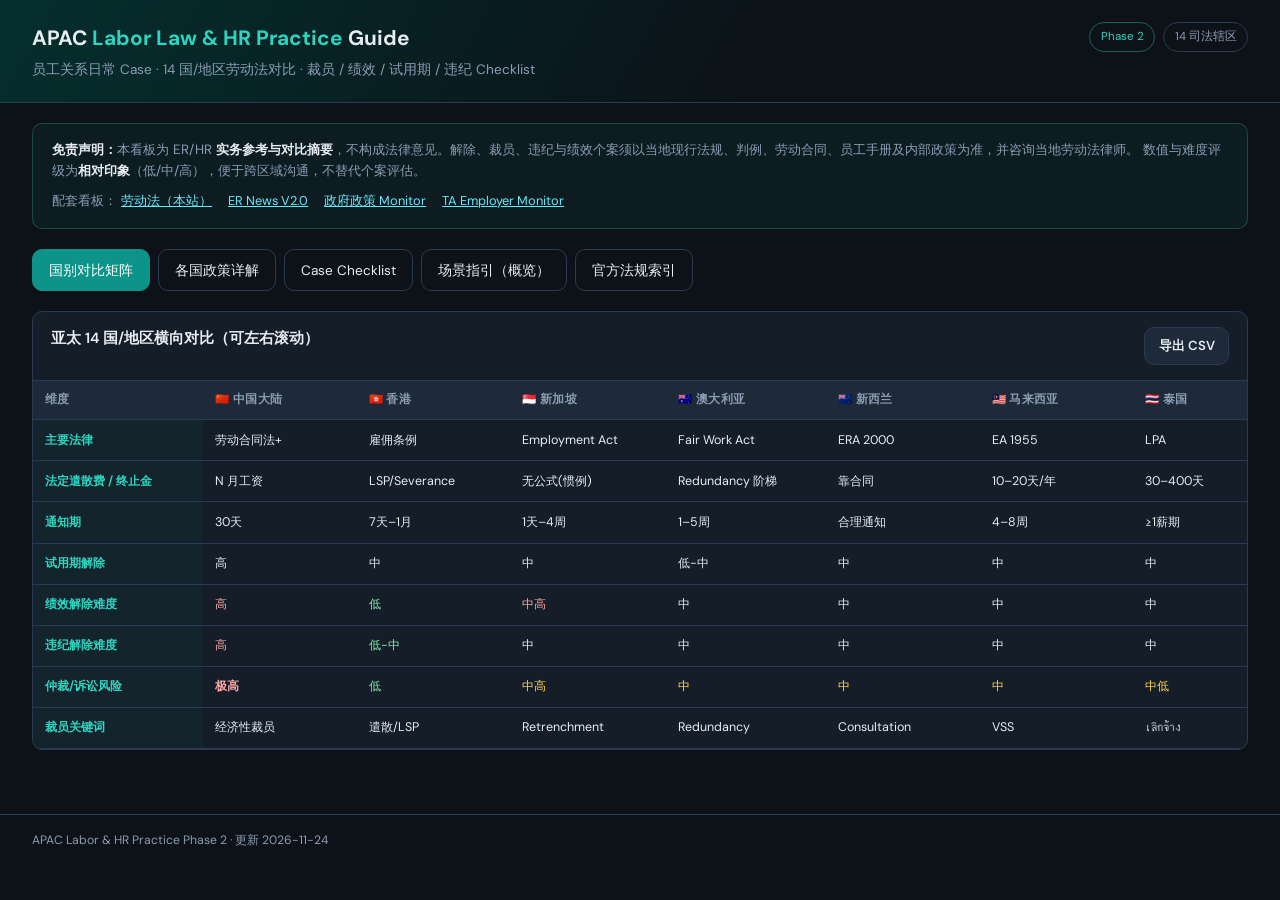
==== web/index.html @ 15ed36fc "Phase 2: 14 markets, case checklists, CSV export, hub links Co-authored-by: Cursor <cursoragent@curs" ====
<!DOCTYPE html>
<html lang="zh-CN">
<head>
  <meta charset="UTF-8" />
  <meta name="viewport" content="width=device-width, initial-scale=1.0" />
  <title>APAC Labor Law &amp; HR Practice Guide</title>
  <link rel="preconnect" href="https://fonts.googleapis.com" />
  <link href="https://fonts.googleapis.com/css2?family=DM+Sans:wght@400;500;600;700&family=JetBrains+Mono:wght@400;500&display=swap" rel="stylesheet" />
  <style>
    :root {
      --bg: #0c1218;
      --surface: #151d28;
      --surface-2: #1e2a3a;
      --border: #2a3a50;
      --text: #e8edf4;
      --muted: #8b9cb3;
      --accent: #0d9488;
      --accent-2: #2dd4bf;
      --warn: #f59e0b;
      --danger: #ef4444;
      --radius: 10px;
    }
    * { box-sizing: border-box; margin: 0; padding: 0; }
    body { font-family: "DM Sans", system-ui, sans-serif; background: var(--bg); color: var(--text); line-height: 1.55; min-height: 100vh; }
    .header {
      background: linear-gradient(120deg, #042f2e 0%, #0c1218 60%);
      border-bottom: 1px solid var(--border);
      padding: 1.4rem 2rem;
      position: sticky; top: 0; z-index: 50; backdrop-filter: blur(10px);
    }
    .header-inner { max-width: 1440px; margin: 0 auto; display: flex; flex-wrap: wrap; gap: 1rem; justify-content: space-between; align-items: flex-start; }
    h1 { font-size: 1.3rem; } h1 span { color: var(--accent-2); }
    .sub { color: var(--muted); font-size: 0.85rem; margin-top: 0.25rem; }
    .badge { font-size: 0.72rem; padding: 0.3rem 0.65rem; border-radius: 999px; border: 1px solid var(--border); color: var(--muted); }
    .badge.phase { border-color: rgba(45,212,191,0.4); color: var(--accent-2); }
    .container { max-width: 1440px; margin: 0 auto; padding: 1.25rem 2rem 3rem; }
    .banner {
      background: rgba(13,148,136,0.08); border: 1px solid rgba(45,212,191,0.25);
      border-radius: var(--radius); padding: 1rem 1.2rem; font-size: 0.84rem; color: var(--muted); margin-bottom: 1.25rem;
    }
  .banner strong { color: var(--text); }
    .tabs { display: flex; flex-wrap: wrap; gap: 0.5rem; margin-bottom: 1.25rem; }
    .tab { padding: 0.6rem 1rem; border: 1px solid var(--border); border-radius: var(--radius); background: transparent; color: var(--text); cursor: pointer; font: inherit; font-size: 0.85rem; }
    .tab:hover { background: var(--surface-2); }
    .tab.active { background: var(--accent); border-color: var(--accent); color: #fff; }
    .panel { display: none; } .panel.active { display: block; }
    .card { background: var(--surface); border: 1px solid var(--border); border-radius: var(--radius); overflow: hidden; margin-bottom: 1rem; }
    .card-hd { padding: 0.9rem 1.1rem; border-bottom: 1px solid var(--border); font-weight: 600; font-size: 0.92rem; display: flex; justify-content: space-between; flex-wrap: wrap; gap: 0.5rem; }
    .table-wrap { overflow-x: auto; }
    table { width: 100%; border-collapse: collapse; font-size: 0.78rem; min-width: 2200px; }
    th, td { padding: 0.65rem 0.75rem; border-bottom: 1px solid var(--border); vertical-align: top; text-align: left; }
    th { background: var(--surface-2); position: sticky; top: 0; font-size: 0.72rem; text-transform: uppercase; letter-spacing: 0.03em; color: var(--muted); }
    th.country-col { min-width: 118px; }
    tr.dim-row td:first-child { font-weight: 600; color: var(--accent-2); background: rgba(13,148,136,0.06); position: sticky; left: 0; z-index: 1; }
    .risk-high { color: #fca5a5; font-weight: 600; }
    .risk-mid { color: #fcd34d; }
    .risk-low { color: #86efac; }
    .diff-high { color: #fca5a5; }
    .diff-low { color: #86efac; }
    .country-grid { display: grid; grid-template-columns: repeat(auto-fill, minmax(340px, 1fr)); gap: 1rem; }
    .country-card { background: var(--surface); border: 1px solid var(--border); border-radius: var(--radius); padding: 1.15rem; }
    .country-card h3 { font-size: 1rem; margin-bottom: 0.5rem; display: flex; align-items: center; gap: 0.5rem; }
    .country-card ul { list-style: none; font-size: 0.82rem; color: var(--muted); }
    .country-card li { padding: 0.35rem 0; border-bottom: 1px solid var(--border); }
    .country-card li strong { color: var(--text); display: inline-block; min-width: 7.5rem; }
    .refs { margin-top: 0.75rem; display: flex; flex-direction: column; gap: 0.3rem; }
    .refs a { font-size: 0.76rem; color: #67e8f9; text-decoration: none; }
    .refs a:hover { text-decoration: underline; }
    .case-grid { display: grid; grid-template-columns: 1fr 1fr; gap: 1rem; }
    @media (max-width: 900px) { .case-grid { grid-template-columns: 1fr; } }
    .case-card { background: var(--surface); border: 1px solid var(--border); border-radius: var(--radius); padding: 1rem; }
    .case-card h3 { font-size: 0.95rem; margin-bottom: 0.5rem; color: var(--accent-2); }
    .case-card ol { margin-left: 1.2rem; font-size: 0.82rem; color: var(--muted); }
    .case-card li { margin-bottom: 0.35rem; }
    .case-country { margin-top: 0.75rem; padding-top: 0.75rem; border-top: 1px solid var(--border); font-size: 0.78rem; color: var(--muted); }
    .footer { max-width: 1440px; margin: 0 auto; padding: 1rem 2rem 2rem; border-top: 1px solid var(--border); font-size: 0.76rem; color: var(--muted); }
    select { padding: 0.5rem 0.75rem; border-radius: var(--radius); border: 1px solid var(--border); background: var(--surface); color: var(--text); font: inherit; }
    .toolbar { display: flex; flex-wrap: wrap; gap: 0.75rem; align-items: center; margin-bottom: 1rem; }
    .btn { padding: 0.5rem 0.85rem; border-radius: var(--radius); border: 1px solid var(--border); background: var(--surface-2); color: var(--text); cursor: pointer; font: inherit; font-size: 0.82rem; }
    .btn:hover { border-color: var(--accent); color: var(--accent-2); }
    .checklist-card { background: var(--surface); border: 1px solid var(--border); border-radius: var(--radius); padding: 1.1rem; margin-bottom: 1rem; }
    .checklist-card h3 { font-size: 0.95rem; margin-bottom: 0.5rem; }
    .checklist-card h4 { font-size: 0.8rem; color: var(--accent-2); margin: 0.75rem 0 0.35rem; }
    .check-grid { display: grid; grid-template-columns: 1fr 1fr; gap: 1rem 1.5rem; font-size: 0.8rem; color: var(--muted); }
    @media (max-width: 800px) { .check-grid { grid-template-columns: 1fr; } }
    .check-grid ul { margin-left: 1.1rem; }
    .check-grid li { margin-bottom: 0.25rem; }
    .hub-links a { color: #67e8f9; margin-right: 0.75rem; font-size: 0.8rem; }
  </style>
</head>
<body>
  <header class="header">
    <div class="header-inner">
      <div>
        <h1>APAC <span>Labor Law &amp; HR Practice</span> Guide</h1>
        <p class="sub">员工关系日常 Case · 14 国/地区劳动法对比 · 裁员 / 绩效 / 试用期 / 违纪 Checklist</p>
      </div>
      <div style="display:flex;gap:0.5rem;flex-wrap:wrap;">
        <span class="badge phase">Phase 2</span>
        <span class="badge">14 司法辖区</span>
      </div>
    </div>
  </header>

  <main class="container">
    <div class="banner">
      <strong>免责声明：</strong>本看板为 ER/HR <strong>实务参考与对比摘要</strong>，不构成法律意见。解除、裁员、违纪与绩效个案须以当地现行法规、判例、劳动合同、员工手册及内部政策为准，并咨询当地劳动法律师。
      数值与难度评级为<strong>相对印象</strong>（低/中/高），便于跨区域沟通，不替代个案评估。
      <div class="hub-links" style="margin-top:0.6rem">
        配套看板：
        <a href="https://roqianebay.github.io/apac-labor-hr-practice/" target="_blank" rel="noopener">劳动法（本站）</a>
        <a href="https://roqianebay.github.io/apac-ta-employer-monitor/" target="_blank" rel="noopener">ER News V2.0</a>
        <a href="https://roqianebay.github.io/apac-policy-monitor/" target="_blank" rel="noopener">政府政策 Monitor</a>
        <a href="https://roqianebay.github.io/apac-ta-employer-policy-monitor/" target="_blank" rel="noopener">TA Employer Monitor</a>
      </div>
    </div>

    <nav class="tabs" role="tablist">
      <button type="button" class="tab active" data-tab="matrix">国别对比矩阵</button>
      <button type="button" class="tab" data-tab="detail">各国政策详解</button>
      <button type="button" class="tab" data-tab="checklist">Case Checklist</button>
      <button type="button" class="tab" data-tab="cases">场景指引（概览）</button>
      <button type="button" class="tab" data-tab="links">官方法规索引</button>
    </nav>

    <section class="panel active" id="panel-matrix">
      <div class="card">
        <div class="card-hd">
          <span>亚太 14 国/地区横向对比（可左右滚动）</span>
          <button type="button" class="btn" id="exportMatrix">导出 CSV</button>
        </div>
        <div class="table-wrap" id="matrixTable"></div>
      </div>
    </section>

    <section class="panel" id="panel-checklist">
      <div class="toolbar">
        <label style="font-size:0.85rem;color:var(--muted)">场景</label>
        <select id="casePick">
          <option value="rif">裁员 / 重组</option>
          <option value="pip">绩效解除</option>
          <option value="prob">试用期</option>
          <option value="disc">违纪</option>
        </select>
        <label style="font-size:0.85rem;color:var(--muted)">国家/地区</label>
        <select id="checkCountryPick"></select>
        <button type="button" class="btn" id="printChecklist">打印本清单</button>
      </div>
      <div id="checklistBody"></div>
    </section>

    <section class="panel" id="panel-detail">
      <label for="countryPick" style="font-size:0.85rem;color:var(--muted)">筛选国家：</label>
      <select id="countryPick">
        <option value="">全部</option>
      </select>
      <div class="country-grid" id="countryDetail"></div>
    </section>

    <section class="panel" id="panel-cases">
      <p style="font-size:0.84rem;color:var(--muted);margin-bottom:1rem;">分国逐步清单见 <strong>Case Checklist</strong> Tab；以下为四类场景通用步骤与国别差异摘要。</p>
      <div class="case-grid" id="caseGuides"></div>
    </section>

    <section class="panel" id="panel-links">
      <div class="country-grid" id="linkIndex"></div>
    </section>
  </main>

  <footer class="footer">
    APAC Labor &amp; HR Practice Phase 2 · 更新 2026-11-24
  </footer>

  <script>
    const CODES = ["CN", "HK", "SG", "AU", "NZ", "MY", "TH", "JP", "KR", "IN", "ID", "VN", "PH"];

    const COUNTRIES = {
      CN: { flag: "🇨🇳", name: "中国大陆", law: "《劳动合同法》《劳动争议调解仲裁法》等", severance: "经济补偿 N：每满 1 年 1 个月工资（6 个月以上不满 1 年按 1 年；不满 6 个月半个月）；封顶 12 年 × 当地社平 3 倍；违法解除 2N", notice: "提前 30 日书面通知或代通知金（第 40、41 条情形）", probation: "试用期解除：证明不符合录用条件 + 说明（第 39 条）；试用期工资有下限", performance: "难", misconduct: "高", arbitration: "极高", massLayoff: "≥20 人或占 10%+ 需程序（报告、方案）", keyNote: "协商解除（N/N+1）普遍；规章制度民主程序与公示至关重要；封口费协议注意个税与社保", refs: [
        { t: "中国政府网 — 劳动合同法", u: "https://www.gov.cn/zhengce/2009-12/25/content_1627471.htm" },
        { t: "人社部 — 政策服务", u: "https://www.mohrss.gov.cn/" }
      ]},
      HK: { flag: "🇭🇰", name: "香港", law: "《雇佣条例》(Employment Ordinance) + 普通法", severance: "长期服务金 LSP / 遣散费 Severance（满足条件时）；法定遣散非「N 月」大陆模式；无一般强制法定 severance package 如 Australia", notice: "57 条：按雇用长短 7 天–1 个月预告期或代通知金（与连续性合约期相关）", probation: "中", performance: "低", misconduct: "低-中", arbitration: "低", massLayoff: "无欧盟式集体磋商法；留意《裁员实务守则》及合约", keyNote: "随即解雇（summary dismissal）限于严重违纪；倘有争议多走劳资审裁处/Labour Tribunal", refs: [
        { t: "劳工处 — Employment Ordinance 概要", u: "https://www.labour.gov.hk/eng/legislat/contentA.htm" },
        { t: "劳工处 — 终止雇佣", u: "https://www.labour.gov.hk/eng/public/wcp/ConciseGuide/terminate.htm" }
      ]},
      SG: { flag: "🇸🇬", name: "新加坡", law: "Employment Act（核心雇员）+ 普通法/合约", severance: "无一般法定 severance 公式；行业惯例 ex-gratia（常按年资周数）；MOM 指引Retrenchment", notice: "EA：citizen/PR 满 3 个月 — 通知 1 天至 4 周（按服务年限）；EP 持有人另须 MOM/ICA", probation: "中", performance: "中", misconduct: "中高", misconductNote: "misconduct 调查程序", arbitration: "中高", massLayoff: "MOM Tripartite Guidelines on Fair Employment — 非核心员工 retrenchment 实践", keyNote: "Wrongful dismissal 可索赔；调查听证会、书面警告链重要；外籍雇员 pass 与时间线", refs: [
        { t: "MOM — Termination", u: "https://www.mom.gov.sg/employment-practices/termination-of-employment" },
        { t: "MOM — Retrenchment", u: "https://www.mom.gov.sg/employment-practices/retrenchment" }
      ]},
      AU: { flag: "🇦🇺", name: "澳大利亚", law: "Fair Work Act 2009 + National Employment Standards (NES)", severance: "法定 Redundancy pay：按连续服务年限阶梯（最高 16 周，小雇主例外）", notice: "NES 通知期 1–5 周（按年限）；可与 garden leave 结合", probation: "低-中", performance: "中", misconduct: "中", arbitration: "中", massLayoff: "genuine redundancy + consultation（部分 modern award/enterprise agreement 要求）", keyNote: "unfair dismissal 适用人群有最低雇用门槛；小生意雇主规则不同；严重 misconduct 可即时解雇", refs: [
        { t: "Fair Work — Redundancy", u: "https://www.fairwork.gov.au/ending-employment/redundancy" },
        { t: "Fair Work — Notice & redundancy pay", u: "https://www.fairwork.gov.au/tools-and-resources/fact-sheets/minimum-workplace-entitlements/redundancy-pay-and-notice" }
      ]},
      NZ: { flag: "🇳🇿", name: "新西兰", law: "Employment Relations Act 2000 (ERA)", severance: "无强制 statutory redundancy payment（除非合同/CBA 约定）；侧重程序公正", notice: "合理通知 (reasonable notice)，无固定周数表；看合约、年限、惯例", probation: "中", performance: "中", misconduct: "中", arbitration: "中", massLayoff: "重组需 good faith consultation；大规模留意沟通与选址", keyNote: "personal grievance 常见；90 天试用（trial period，员工≤20 人雇主特殊规则已变）须合同明确", refs: [
        { t: "Employment NZ — Ending employment", u: "https://www.employment.govt.nz/resolving-problems/types-of-problems/good-employer/end-employment/" },
        { t: "ERA 2000 (legislation)", u: "https://www.legislation.govt.nz/act/public/2000/0024/latest/DLM58317.html" }
      ]},
      MY: { flag: "🇲🇾", name: "马来西亚", law: "Employment Act 1955（2022 修订扩大适用）", severance: "终止/裁员补偿：按服务年限 10 / 15 / 20 天工资/年（不同年限档）", notice: "4–8 周书面通知（视合约与 EA 规定）", probation: "中", performance: "中", misconduct: "中", arbitration: "中", massLayoff: "大规模留意 Industrial Relations Act 与部門指导", keyNote: "外籍雇员 work permit 与 passport；EA 外人员仍受一般合同法约束", refs: [
        { t: "HRD Corp / MOHR — Employment Act", u: "https://www.mohr.gov.my/index.php/en/employee/employment-act-1955" },
        { t: "Department of Labour", u: "https://jtksm.mohr.gov.my/" }
      ]},
      TH: { flag: "🇹🇭", name: "泰国", law: "Labour Protection Act B.E. 2541 + Labour Relations Act", severance: "解雇遣散费：30 / 60 / 90 / 180 / 300 / 400 天工资（按服务年限阶梯）", notice: "至少 1 个薪资支付期提前通知（或代通知金）", probation: "中", performance: "中", misconduct: "中", arbitration: "中低", massLayoff: "大规模关闭留意特别法与劳工部", keyNote: "无正当理由解雇风险高；书面泰文记录、witness、工会（如有）", refs: [
        { t: "Thai Labour — 概要 (DLPW)", u: "https://www.doe.go.th/" },
        { t: "Labour Protection Act 摘要", u: "https://www.ilo.org/dyn/natlex/docs/MONOGRAPH/113907/115291/F1378266037/THA113907.pdf" }
      ]},
      JP: { flag: "🇯🇵", name: "日本", law: "労働基準法、労働契約法、労働組合法等", severance: "无统一法定 N；退職金制度（就规）+ 希望退職对价", notice: "解雇预告 30 日前或平均工资 30 日代金", probation: "中", performance: "高", misconduct: "高", arbitration: "中", massLayoff: "规模大时工会交涉 / 希望退職窗口", keyNote: "解雇四要件极严；正規解雇少，多用希望退職；敏感记录与签名", refs: [
        { t: "厚生労働省 — 雇用・労働", u: "https://www.mhlw.go.jp/stf/seisakunitsuite/bunya/koyou_roudou/index.html" },
        { t: "MHLW — 解雇相关指南", u: "https://www.mhlw.go.jp/stf/seisakunitsuite/bunya/koyou_roudou/koyou/koyou_roudou_kisoku/index.html" }
      ]},
      KR: { flag: "🇰🇷", name: "韩国", law: "근로기준법、独劳法等", severance: "退职金：在职满 1 年以上，每年 30 日平均工资", notice: "解雇预报 30 日前通知或同等预告津贴", probation: "中", performance: "中高", misconduct: "高", arbitration: "中高", massLayoff: "50 人以上 50 天期间事前通知劳动者代表", keyNote: "解雇须有正当理由并书面；集体争议敏感；resignation vs dismissal 分项", refs: [
        { t: "MOEL — Labor Standards (EN)", u: "https://www.moel.go.kr/english/policy/policyinfo/sl/view.do" },
        { t: "국가법령 — 근로기준법", u: "https://www.law.go.kr/" }
      ]},
      IN: { flag: "🇮🇳", name: "印度", law: "Industrial Disputes Act 1947 + Shops & Establishments + 合同", severance: "Gratuity（≥5 年）；较大 enterprise 终止可能需政府准许", notice: "合同/州法（30–90 天常见）", probation: "低-中", performance: "中", misconduct: "中", arbitration: "高", massLayoff: "雇佣≥100 人 — retrenchment compensation + 可能 prior approval", keyNote: "IT 业多 ex-gratia 谈判；ESIC/PF 结清；non-compete 可执行性有限", refs: [
        { t: "India Code — Gratuity Act", u: "https://www.indiacode.nic.in/handle/123456789/2188" },
        { t: "Labour Ministry", u: "https://labour.gov.in/" }
      ]},
      ID: { flag: "🇮🇩", name: "印度尼西亚", law: "UU Ketenagakerjaan (Cipta Kerja) + PP", severance: "PKWT 期满 / PHK：PHK腾曲 + hak 按年资", notice: "30 天书面（视合同 & 事由）", probation: "中", performance: "中", misconduct: "中", arbitration: "中", massLayoff: "大规模：两方案（调岗 / 补偿）+ 登记", keyNote: "工会 & bipartite；宗教津贴与 THR；外籍 KITAS", refs: [
        { t: "Kemnaker — Ketenagakerjaan", u: "https://kemnaker.go.id/" },
        { t: "ILO Natlex — Indonesia", u: "https://www.ilo.org/dyn/natlex/natlex4.search?p_lang=en&p_country=IDN" }
      ]},
      VN: { flag: "🇻🇳", name: "越南", law: "2019 Labor Code + Decrees", severance: "severance allowance 按服务年限（半年一档）", notice: "至少 30 日（或 45 日依情形）", probation: "中", performance: "中", misconduct: "中", arbitration: "中", massLayoff: "经济原因裁员：30 日前工会/职工代表咨询", keyNote: "discipline 依内部规章公示；social insurance 手续", refs: [
        { t: "MOJ — Labor Code info", u: "https://www.moj.gov.vn/" },
        { t: "ILO — Vietnam labour", u: "https://www.ilo.org/hanoi" }
      ]},
      PH: { flag: "🇵🇭", name: "菲律宾", law: "Labor Code of the Philippines + DOLE rules", severance: "非 just cause：separation pay（半月/一月工资/年，视事由）", notice: "至少 30 日（termination for authorized causes）", probation: "中", performance: "中", misconduct: "中", arbitration: "中", massLayoff: "Authorized causes：报告 DOLE；实名投诉程序", keyNote: "just cause 双通知 + NLRC 听证（security of tenure）", refs: [
        { t: "DOLE — Labor Code", u: "https://www.dole.gov.ph/" },
        { t: "NLRC", u: "https://nlrc.dole.gov.ph/" }
      ]}
    };

    const MATRIX = [
      { dim: "主要法律", values: { CN: "劳动合同法+", HK: "雇佣条例", SG: "Employment Act", AU: "Fair Work Act", NZ: "ERA 2000", MY: "EA 1955", TH: "LPA", JP: "労基法/労契法", KR: "근로기준법", IN: "ID Act + S&E", ID: "UU Cipta Kerja", VN: "Labor Code 2019", PH: "Labor Code" }},
      { dim: "法定遣散费 / 终止金", values: { CN: "N 月工资", HK: "LSP/Severance", SG: "无公式(惯例)", AU: "Redundancy 阶梯", NZ: "靠合同", MY: "10–20天/年", TH: "30–400天", JP: "退職金/希望退職", KR: "30日/年", IN: "Gratuity等", ID: "PHK 阶梯", VN: "按年限津贴", PH: "Separation pay" }},
      { dim: "通知期", values: { CN: "30天", HK: "7天–1月", SG: "1天–4周", AU: "1–5周", NZ: "合理通知", MY: "4–8周", TH: "≥1薪期", JP: "30日", KR: "30日", IN: "合同/州法", ID: "30天", VN: "30–45日", PH: "30日" }},
      { dim: "试用期解除", values: { CN: "高", HK: "中", SG: "中", AU: "低-中", NZ: "中", MY: "中", TH: "中", JP: "中", KR: "中", IN: "低-中", ID: "中", VN: "中", PH: "中" }},
      { dim: "绩效解除难度", values: { CN: "高", HK: "低", SG: "中高", AU: "中", NZ: "中", MY: "中", TH: "中", JP: "高", KR: "中高", IN: "中", ID: "中", VN: "中", PH: "中" }, css: "diff" },
      { dim: "违纪解除难度", values: { CN: "高", HK: "低-中", SG: "中", AU: "中", NZ: "中", MY: "中", TH: "中", JP: "高", KR: "高", IN: "中", ID: "中", VN: "中", PH: "中" }, css: "diff" },
      { dim: "仲裁/诉讼风险", values: { CN: "极高", HK: "低", SG: "中高", AU: "中", NZ: "中", MY: "中", TH: "中低", JP: "中", KR: "中高", IN: "高", ID: "中", VN: "中", PH: "中" }, css: "risk" },
      { dim: "裁员关键词", values: { CN: "经济性裁员", HK: "遣散/LSP", SG: "Retrenchment", AU: "Redundancy", NZ: "Consultation", MY: "VSS", TH: "เลิกจ้าง", JP: "希望退職", KR: "해고/정리", IN: "Retrenchment", ID: "PHK mass", VN: "thu hẹp", PH: "Redundancy/DOLE" }},
    ];

    const CASE_LABELS = { rif: "裁员/重组", pip: "绩效解除", prob: "试用期", disc: "违纪" };

    const CHECKLISTS = {
      rif: {
        CN: { steps: ["业务必要性论证与民主程序（20+/10%）", "向劳动部门报告方案", "selection matrix", "协商解除优先", "N/社保/公积金结清"], docs: ["裁员方案", "工会/职工说明", "解除协议", "离职证明"] },
        SG: { steps: ["Tripartite retrenchment 实践", "MOM notification（适用时）", "selection & notice", "ex-gratia 计算", "EP cancellation"], docs: ["Retrenchment letter", "Settlement", "IR21 tax"] },
        AU: { steps: ["Genuine redundancy test", "Consultation（award/EA）", "Notice + redundancy pay", "Modern award 核对", "Final pay"], docs: ["Redundancy letter", "Consultation records", "Separation certificate"] },
        JP: { steps: ["评估能否希望退職", "社长/工会说明", "退職金算定", "社保脱退", "源泉/visa"], docs: ["希望退職申请书", "合意书", "解雇不可能记录（如裁员）"] },
        IN: { steps: ["确认 ID Act 适用性", "Retrenchment compensation", "notice period", "Full & final", "Relieving"], docs: ["Termination letter", "FF settlement", "Form 16等"] },
      },
      pip: {
        CN: { steps: ["制度/PIP依据", "培训或调岗", "仍不能胜任举证", "提前30日或代通知", "经济补偿"], docs: ["PIP", "培训记录", "评估", "解除通知"] },
        HK: { steps: ["合约条款", "书面警告", "合理程序", "代通知金"], docs: ["Warning letters", "Termination notice"] },
        SG: { steps: ["Policy inquiry", "warning + PIP", "show cause", "notice/payment"], docs: ["PIP", "Inquiry minutes", "Termination"] },
        AU: { steps: ["Procedural fairness", "Warnings", "Small business code if appl.", "Unfair dismissal 风险评估"], docs: ["Performance plan", "Meeting notes"] },
      },
      prob: {
        CN: { steps: ["试用期条款合法", "录用条件书面", "不符合录用条件说明", "即时解除证据"], docs: ["Offer", "Probation review", "39条解除说明"] },
        NZ: { steps: ["Trial period 合同条款", "90 day 内", "fair process still"], docs: ["Agreement clause", "Feedback records"] },
        PH: { steps: [" probation ≤6月", "just cause 标准仍适用", "双通知如适用"], docs: ["Probationary contract", "Notice to explain"] },
      },
      disc: {
        CN: { steps: ["民主程序规章", "调查不出席", "停工留薪", "严重违纪事实", "解除决定"], docs: ["调查报告", "员工陈述", "解除通知书"] },
        SG: { steps: ["Domestic inquiry", "suspension letter", "show cause", "decision letter"], docs: ["Charge sheet", "Inquiry minutes"] },
        AU: { steps: ["Investigation", "Show cause", "Serious misconduct?", "Summary vs notice"], docs: ["Investigation report", "Warning history"] },
        KR: { steps: ["正当理由书面", "30日预报", "工会/代表", "退职金分项"], docs: ["징계委원회 记录", "해고통지"] },
      }
    };

    const CASES = [
      { id: "rif", title: "裁员 / 重组 (RIF)", steps: [
        "确认业务理由与 headcount 批准（非歧视）",
        "国别：是否触发 collective consultation / MOM retrenchment / CN 裁员报告",
        "选定标准（职能/地点/层級）与 selection matrix",
        "individual / group 沟通日程序与 FAQ",
        "计算：statutory + company severance + 年假/奖金 pro-rata",
        "解除协议、保密、竞业、设备归还、签证/社保公积金"
      ], hints: { CN: "20+ 或 10% 程序；协商 N/N+1", SG: "MOM retrenchment notification（一定规模）", AU: "Genuine redundancy + consultation", HK: "LSP/Severance 资格核对", MY: "EA 补偿天数", TH: "遣散费阶梯" }},
      { id: "pip", title: "绩效不佳解除", steps: [
        "合同/政策中的绩效管理与 PIP 条款",
        "书面 PIP：目标、辅导、复评节点（建议 ≥30–90 天）",
        "记录 coaching、criteria、员工反馈",
        "国别：是否允许无过失解除或须支付代通知/补偿",
        "解除面谈与见证人；保留完整档案"
      ], hints: { CN: "第 40 条不能胜任 + 培训/调岗仍不能胜任；举证重", HK: "合约 termination clause + 合理程序", SG: "无过失解除通常给 notice/payment", AU: "unfair dismissal risk — 程序公正" }},
      { id: "prob", title: "试用期", steps: [
        "确认书面试用期长度合法上限",
        "录用条件与 KPI 入职时明确",
        "试用期评估表与中期反馈",
        "不符合录用条件：书面说明（CN 尤重要）",
        "解除通知期（可能短于正式期）"
      ], hints: { CN: "39 条：不符合录用条件；勿混淆与 40 条", NZ: "Trial period 须在雇佣协议载明", AU: "Minimum employment period 影响 unfair dismissal" }},
      { id: "disc", title: "违纪 / Misconduct", steps: [
        "暂停职务调查（paid suspension 视国别）",
        "指控书、证据链、面谈记录、代表权（工会）",
        "分级处分：警告 → 最后警告 → 解除",
        "严重违纪：是否允许 summary dismissal",
        "解除决定书面化；申诉渠道"
      ], hints: { CN: "规章制度民主程序 + 严重性举证", HK: "summary dismissal 仅限严重", SG: "inquiry 程序降低 wrongful dismissal", AU: "serious misconduct 可即时解雇" }}
    ];

    function cssClass(val, type) {
      if (type === "risk") {
        if (/极高|高/.test(val) && !/中高|中低/.test(val)) return "risk-high";
        if (/中/.test(val)) return "risk-mid";
        return "risk-low";
      }
      if (type === "diff") {
        if (/高/.test(val)) return "diff-high";
        if (/低/.test(val)) return "diff-low";
        return "";
      }
      return "";
    }

    function renderMatrix() {
      const hdr = CODES.map(c => `<th class="country-col">${COUNTRIES[c].flag} ${COUNTRIES[c].name}</th>`).join("");
      const rows = MATRIX.map(row => {
        const cells = CODES.map(c => {
          const v = row.values[c] || "—";
          const cls = row.css ? cssClass(v, row.css) : "";
          return `<td class="${cls}">${v}</td>`;
        }).join("");
        return `<tr class="dim-row"><td>${row.dim}</td>${cells}</tr>`;
      }).join("");
      document.getElementById("matrixTable").innerHTML =
        `<table><thead><tr><th>维度</th>${hdr}</tr></thead><tbody>${rows}</tbody></table>`;
    }

    function renderDetail(filter) {
      document.getElementById("countryDetail").innerHTML = CODES.filter(c => !filter || c === filter).map(c => {
        const x = COUNTRIES[c];
        const refs = x.refs.map(r => `<a href="${r.u}" target="_blank" rel="noopener">${r.t}</a>`).join("");
        return `<article class="country-card" data-code="${c}">
          <h3>${x.flag} ${x.name}</h3>
          <ul>
            <li><strong>主要法律</strong>${x.law}</li>
            <li><strong>法定遣散/补偿</strong>${x.severance}</li>
            <li><strong>通知期</strong>${x.notice}</li>
            <li><strong>试用期</strong>难度 ${typeof x.probation === "string" ? x.probation : "见政策"}</li>
            <li><strong>绩效解除</strong>相对难度 <span class="${cssClass(x.performance, "diff")}">${x.performance}</span></li>
            <li><strong>违纪解除</strong>相对难度 <span class="${cssClass(x.misconduct, "diff")}">${x.misconduct}</span></li>
            <li><strong>仲裁/争议风险</strong><span class="${cssClass(x.arbitration, "risk")}">${x.arbitration}</span></li>
            <li><strong>批量裁员</strong>${x.massLayoff}</li>
            <li><strong>ER 实务要点</strong>${x.keyNote}</li>
          </ul>
          <div class="refs">${refs}</div>
        </article>`;
      }).join("");
    }

    function renderCases() {
      document.getElementById("caseGuides").innerHTML = CASES.map(cs => {
        const hints = CODES.map(c => `${COUNTRIES[c].flag} ${COUNTRIES[c].name}：${cs.hints[c] || "依合约与当地法"}`).join("<br>");
        const steps = cs.steps.map(s => `<li>${s}</li>`).join("");
        return `<article class="case-card"><h3>${cs.title}</h3><ol>${steps}</ol><div class="case-country"><strong>国别差异提示</strong><br>${hints}</div></article>`;
      }).join("");
    }

    function renderLinks() {
      document.getElementById("linkIndex").innerHTML = CODES.map(c => {
        const x = COUNTRIES[c];
        const refs = x.refs.map(r => `<a href="${r.u}" target="_blank" rel="noopener">${r.t}</a>`).join("");
        return `<article class="country-card"><h3>${x.flag} ${x.name}</h3><div class="refs">${refs}</div></article>`;
      }).join("");
    }

    function defaultChecklist(caseId, code) {
      const x = COUNTRIES[code];
      const base = (CASES.find(c => c.id === caseId) || {}).steps || [];
      return {
        steps: [...base, `核对 ${x.name}：${x.notice}`, `补偿/遣散：${x.severance.slice(0, 80)}…`],
        docs: ["劳动合同/手册条款", "书面通知", "解除/结算协议", "离职证明", "签证/社保结清（如适用）"]
      };
    }

    function renderChecklist() {
      const caseId = document.getElementById("casePick").value;
      const code = document.getElementById("checkCountryPick").value;
      const x = COUNTRIES[code];
      const pack = (CHECKLISTS[caseId] && CHECKLISTS[caseId][code]) || defaultChecklist(caseId, code);
      const hint = (CASES.find(c => c.id === caseId) || {}).hints || {};
      document.getElementById("checklistBody").innerHTML = `<article class="checklist-card" id="activeChecklist">
        <h3>${CASE_LABELS[caseId]} · ${x.flag} ${x.name}</h3>
        <p style="font-size:0.8rem;color:var(--muted);margin-bottom:0.5rem">${hint[code] || x.keyNote}</p>
        <div class="check-grid">
          <div><h4>操作 Checklist</h4><ul>${pack.steps.map(s => `<li>${s}</li>`).join("")}</ul></div>
          <div><h4>建议文书 / 证据</h4><ul>${pack.docs.map(d => `<li>${d}</li>`).join("")}</ul>
            <h4>官方法规</h4><div class="refs">${x.refs.map(r => `<a href="${r.u}" target="_blank" rel="noopener">${r.t}</a>`).join("")}</div>
          </div>
        </div>
      </article>`;
    }

    function exportMatrixCsv() {
      const header = ["维度", ...CODES.map(c => COUNTRIES[c].name)];
      const rows = MATRIX.map(row => [row.dim, ...CODES.map(c => row.values[c] || "")]);
      const csv = [header, ...rows].map(r => r.map(c => `"${String(c).replace(/"/g, '""')}"`).join(",")).join("\n");
      const blob = new Blob(["\ufeff" + csv], { type: "text/csv;charset=utf-8" });
      const a = document.createElement("a");
      a.href = URL.createObjectURL(blob);
      a.download = "apac-labor-matrix.csv";
      a.click();
    }

    document.querySelectorAll(".tab").forEach(btn => {
      btn.addEventListener("click", () => {
        document.querySelectorAll(".tab").forEach(b => b.classList.remove("active"));
        document.querySelectorAll(".panel").forEach(p => p.classList.remove("active"));
        btn.classList.add("active");
        document.getElementById("panel-" + btn.dataset.tab).classList.add("active");
      });
    });

    const pick = document.getElementById("countryPick");
    CODES.forEach(c => {
      const o = document.createElement("option");
      o.value = c;
      o.textContent = COUNTRIES[c].name;
      pick.appendChild(o);
    });
    pick.addEventListener("change", () => renderDetail(pick.value));

    const checkPick = document.getElementById("checkCountryPick");
    CODES.forEach(c => {
      const o = document.createElement("option");
      o.value = c;
      o.textContent = COUNTRIES[c].name;
      checkPick.appendChild(o);
    });
    checkPick.value = "SG";
    document.getElementById("casePick").addEventListener("change", renderChecklist);
    checkPick.addEventListener("change", renderChecklist);
    document.getElementById("exportMatrix").addEventListener("click", exportMatrixCsv);
    document.getElementById("printChecklist").addEventListener("click", () => {
      const el = document.getElementById("activeChecklist");
      if (!el) return;
      const w = window.open("", "_blank");
      w.document.write(`<html><head><title>ER Checklist</title></head><body style="font-family:sans-serif;padding:20px">${el.innerHTML}</body></html>`);
      w.document.close();
      w.print();
    });

    renderMatrix();
    renderDetail("");
    renderCases();
    renderLinks();
    renderChecklist();
  </script>
</body>
</html>
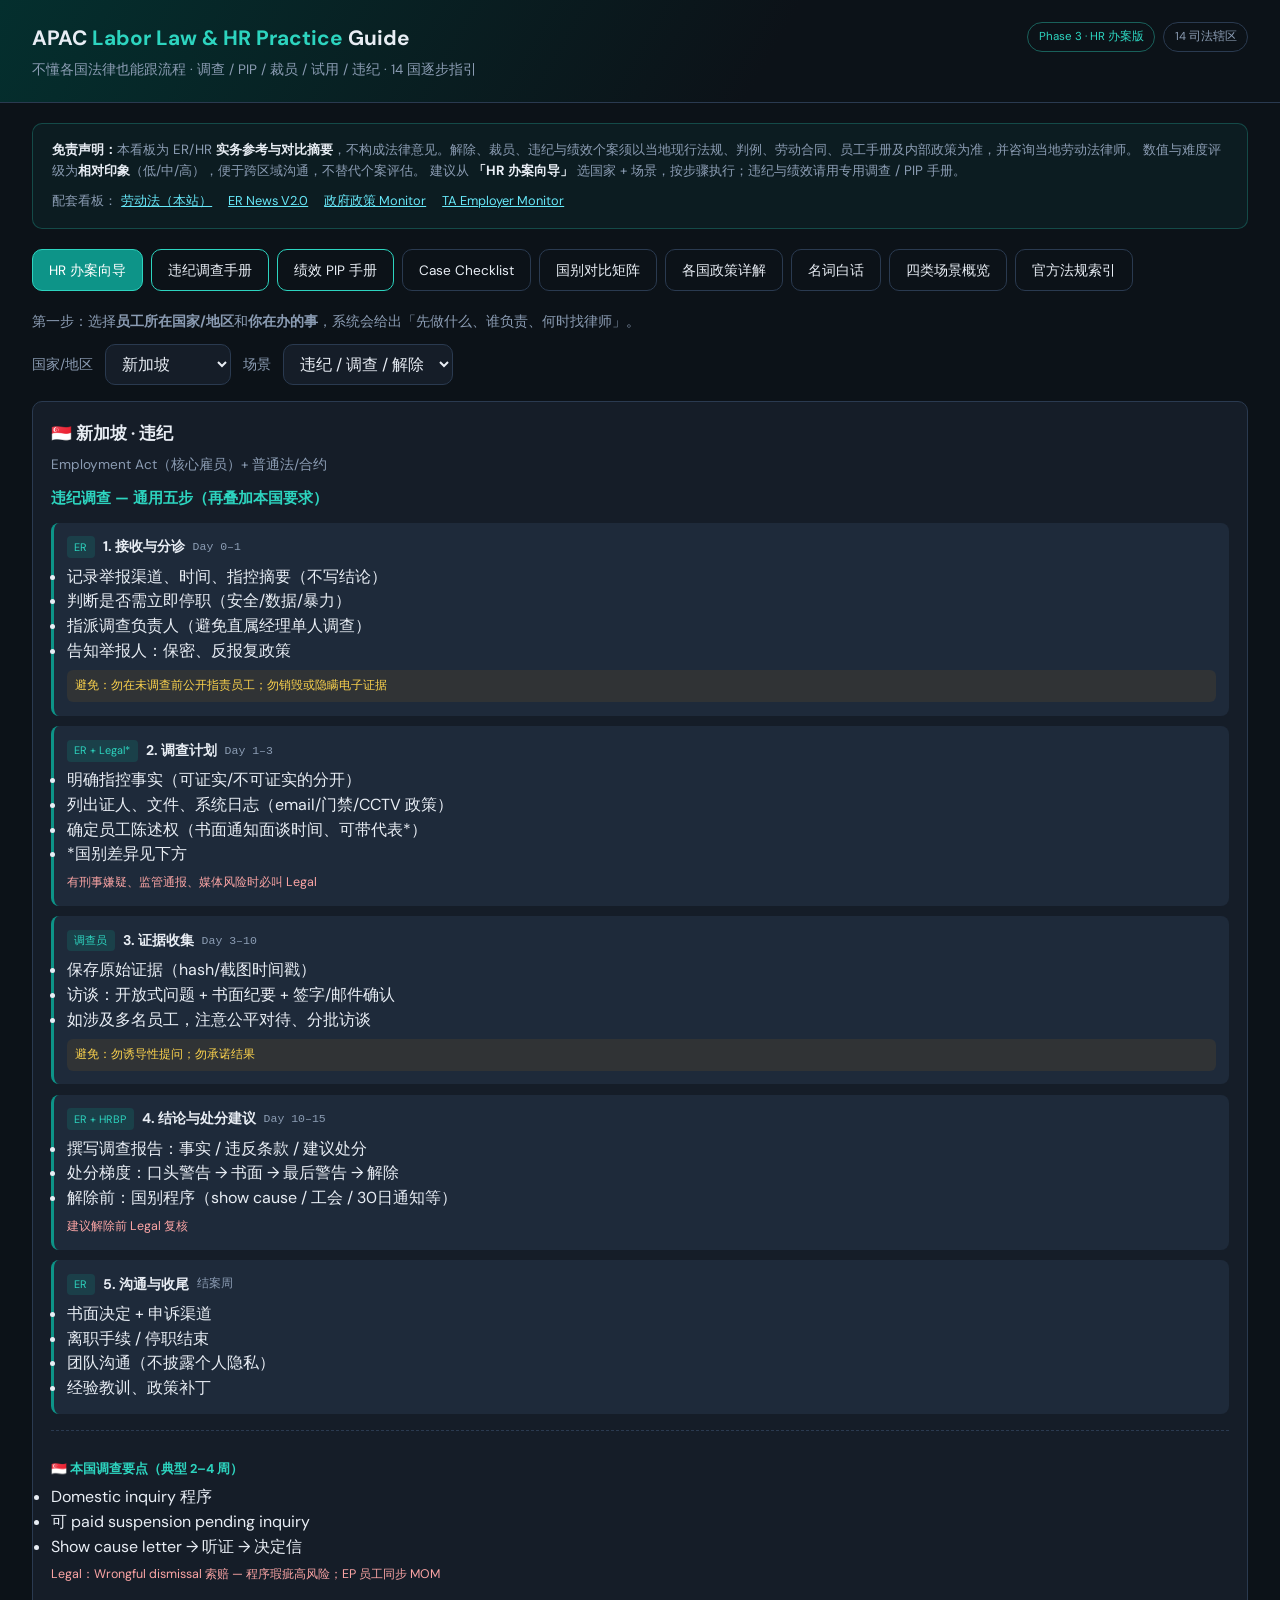
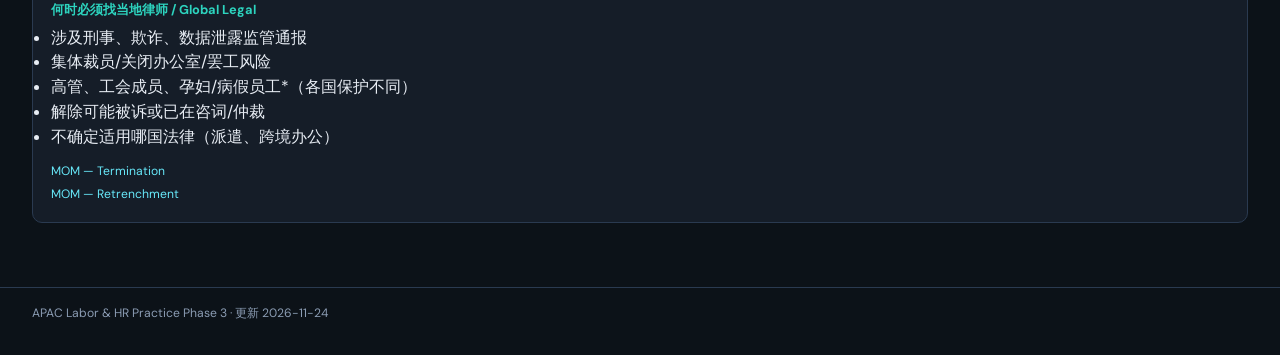
==== commit 15a42a50: "Phase 3: HR wizard, investigation and PIP playbooks for non-specialists Co-authored-by: Cursor <curs" ====
--- a/web/index.html
+++ b/web/index.html
@@ -86,6 +86,17 @@
     .check-grid ul { margin-left: 1.1rem; }
     .check-grid li { margin-bottom: 0.25rem; }
     .hub-links a { color: #67e8f9; margin-right: 0.75rem; font-size: 0.8rem; }
+    .plain-intro { font-size: 0.85rem; color: var(--muted); margin-bottom: 0.75rem; line-height: 1.55; }
+    .phase-block { background: var(--surface-2); border-radius: 8px; padding: 0.85rem; margin-bottom: 0.65rem; border-left: 3px solid var(--accent); }
+    .phase-head { font-size: 0.88rem; margin-bottom: 0.4rem; display: flex; flex-wrap: wrap; gap: 0.5rem; align-items: center; }
+    .phase-days { font-size: 0.72rem; color: var(--muted); font-family: "JetBrains Mono", monospace; }
+    .role-tag { font-size: 0.68rem; padding: 0.15rem 0.45rem; border-radius: 4px; background: rgba(13,148,136,0.2); color: var(--accent-2); }
+    .warn-box { font-size: 0.78rem; color: #fcd34d; margin-top: 0.4rem; padding: 0.4rem 0.5rem; background: rgba(245,158,11,0.08); border-radius: 6px; }
+    .legal-hint { font-size: 0.78rem; color: #fca5a5; margin-top: 0.35rem; }
+    .country-addon { margin-top: 1rem; padding-top: 1rem; border-top: 1px dashed var(--border); }
+    .big-list { margin-left: 1.2rem; font-size: 0.85rem; color: var(--muted); }
+    .big-list li { margin-bottom: 0.35rem; }
+    .tab.highlight { border-color: var(--accent-2); }
   </style>
 </head>
 <body>
@@ -93,10 +104,10 @@
     <div class="header-inner">
       <div>
         <h1>APAC <span>Labor Law &amp; HR Practice</span> Guide</h1>
-        <p class="sub">员工关系日常 Case · 14 国/地区劳动法对比 · 裁员 / 绩效 / 试用期 / 违纪 Checklist</p>
+        <p class="sub">不懂各国法律也能跟流程 · 调查 / PIP / 裁员 / 试用 / 违纪 · 14 国逐步指引</p>
       </div>
       <div style="display:flex;gap:0.5rem;flex-wrap:wrap;">
-        <span class="badge phase">Phase 2</span>
+        <span class="badge phase">Phase 3 · HR 办案版</span>
         <span class="badge">14 司法辖区</span>
       </div>
     </div>
@@ -106,6 +117,7 @@
     <div class="banner">
       <strong>免责声明：</strong>本看板为 ER/HR <strong>实务参考与对比摘要</strong>，不构成法律意见。解除、裁员、违纪与绩效个案须以当地现行法规、判例、劳动合同、员工手册及内部政策为准，并咨询当地劳动法律师。
       数值与难度评级为<strong>相对印象</strong>（低/中/高），便于跨区域沟通，不替代个案评估。
+      建议从 <strong>「HR 办案向导」</strong> 选国家 + 场景，按步骤执行；违纪与绩效请用专用调查 / PIP 手册。
       <div class="hub-links" style="margin-top:0.6rem">
         配套看板：
         <a href="https://roqianebay.github.io/apac-labor-hr-practice/" target="_blank" rel="noopener">劳动法（本站）</a>
@@ -116,14 +128,50 @@
     </div>
 
     <nav class="tabs" role="tablist">
-      <button type="button" class="tab active" data-tab="matrix">国别对比矩阵</button>
+      <button type="button" class="tab active highlight" data-tab="wizard">HR 办案向导</button>
+      <button type="button" class="tab highlight" data-tab="investigation">违纪调查手册</button>
+      <button type="button" class="tab highlight" data-tab="pip-manual">绩效 PIP 手册</button>
+      <button type="button" class="tab" data-tab="checklist">Case Checklist</button>
+      <button type="button" class="tab" data-tab="matrix">国别对比矩阵</button>
       <button type="button" class="tab" data-tab="detail">各国政策详解</button>
-      <button type="button" class="tab" data-tab="checklist">Case Checklist</button>
-      <button type="button" class="tab" data-tab="cases">场景指引（概览）</button>
+      <button type="button" class="tab" data-tab="glossary">名词白话</button>
+      <button type="button" class="tab" data-tab="cases">四类场景概览</button>
       <button type="button" class="tab" data-tab="links">官方法规索引</button>
     </nav>
 
-    <section class="panel active" id="panel-matrix">
+    <section class="panel active" id="panel-wizard">
+      <p class="plain-intro">第一步：选择<strong>员工所在国家/地区</strong>和<strong>你在办的事</strong>，系统会给出「先做什么、谁负责、何时找律师」。</p>
+      <div class="toolbar">
+        <label style="font-size:0.85rem;color:var(--muted)">国家/地区</label>
+        <select id="wizardCountry"></select>
+        <label style="font-size:0.85rem;color:var(--muted)">场景</label>
+        <select id="wizardCase">
+          <option value="disc">违纪 / 调查 / 解除</option>
+          <option value="pip">绩效不佳 / PIP</option>
+          <option value="rif">裁员 / 重组</option>
+          <option value="prob">试用期解除</option>
+        </select>
+      </div>
+      <div id="wizardBody"></div>
+    </section>
+
+    <section class="panel" id="panel-investigation">
+      <p class="plain-intro">完整 <strong>Investigation</strong>：从举报到决定，含证据、面谈、处分梯度。先选国家叠加当地要求。</p>
+      <div class="toolbar"><label style="font-size:0.85rem;color:var(--muted)">国家</label><select id="invCountry"></select></div>
+      <div id="invBody"></div>
+    </section>
+
+    <section class="panel" id="panel-pip-manual">
+      <p class="plain-intro">完整 <strong>绩效管理 + PIP</strong>：避免「突然解雇」印象，降低仲裁风险。</p>
+      <div class="toolbar"><label style="font-size:0.85rem;color:var(--muted)">国家</label><select id="pipCountry"></select></div>
+      <div id="pipBody"></div>
+    </section>
+
+    <section class="panel" id="panel-glossary">
+      <div class="country-grid" id="glossaryBody"></div>
+    </section>
+
+    <section class="panel" id="panel-matrix">
       <div class="card">
         <div class="card-hd">
           <span>亚太 14 国/地区横向对比（可左右滚动）</span>
@@ -168,7 +216,7 @@
   </main>
 
   <footer class="footer">
-    APAC Labor &amp; HR Practice Phase 2 · 更新 2026-11-24
+    APAC Labor &amp; HR Practice Phase 3 · 更新 2026-11-24
   </footer>
 
   <script>
@@ -382,7 +430,7 @@
       const x = COUNTRIES[code];
       const pack = (CHECKLISTS[caseId] && CHECKLISTS[caseId][code]) || defaultChecklist(caseId, code);
       const hint = (CASES.find(c => c.id === caseId) || {}).hints || {};
-      document.getElementById("checklistBody").innerHTML = `<article class="checklist-card" id="activeChecklist">
+      let html = `<article class="checklist-card" id="activeChecklist">
         <h3>${CASE_LABELS[caseId]} · ${x.flag} ${x.name}</h3>
         <p style="font-size:0.8rem;color:var(--muted);margin-bottom:0.5rem">${hint[code] || x.keyNote}</p>
         <div class="check-grid">
@@ -392,6 +440,8 @@
           </div>
         </div>
       </article>`;
+      if (window.enrichChecklist) html = enrichChecklist(html, caseId, code);
+      document.getElementById("checklistBody").innerHTML = html;
     }
 
     function exportMatrixCsv() {
@@ -449,5 +499,7 @@
     renderLinks();
     renderChecklist();
   </script>
+  <script src="er-playbooks.js"></script>
+  <script>initPlaybooks();</script>
 </body>
 </html>
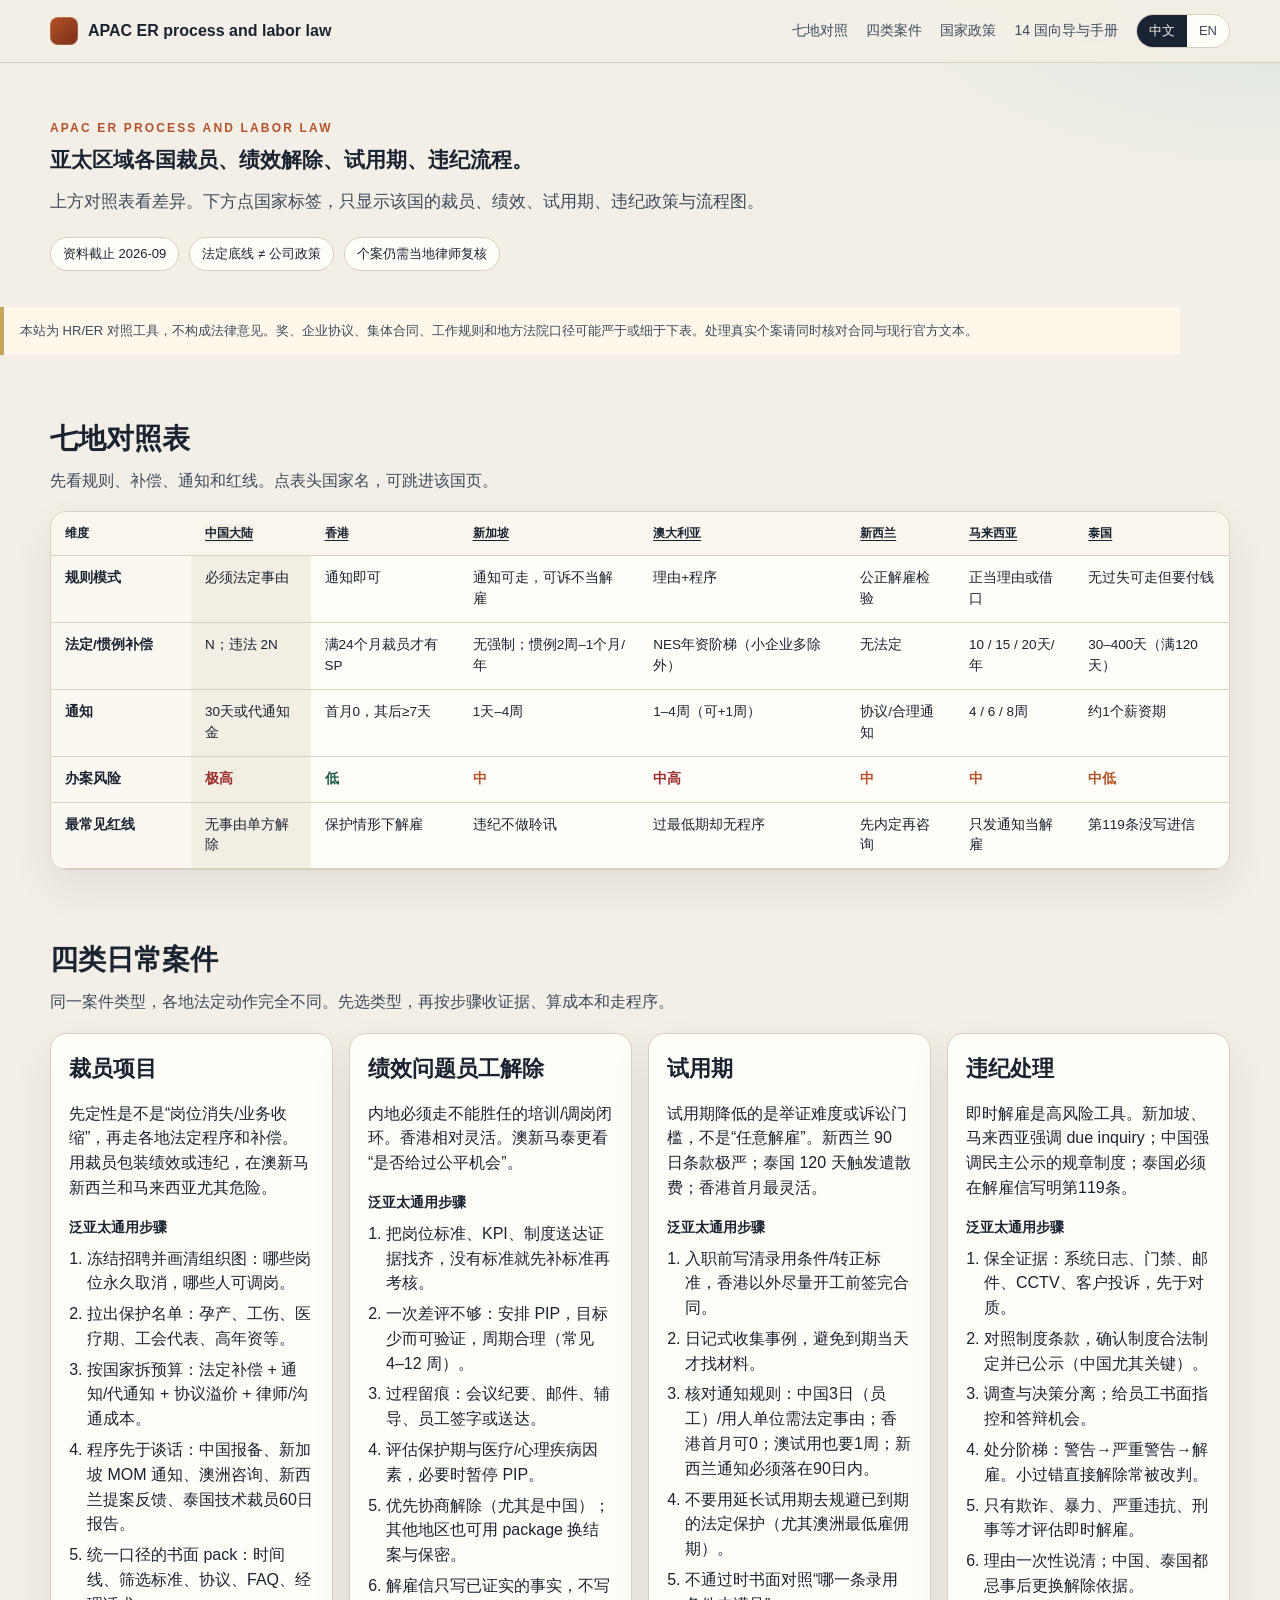
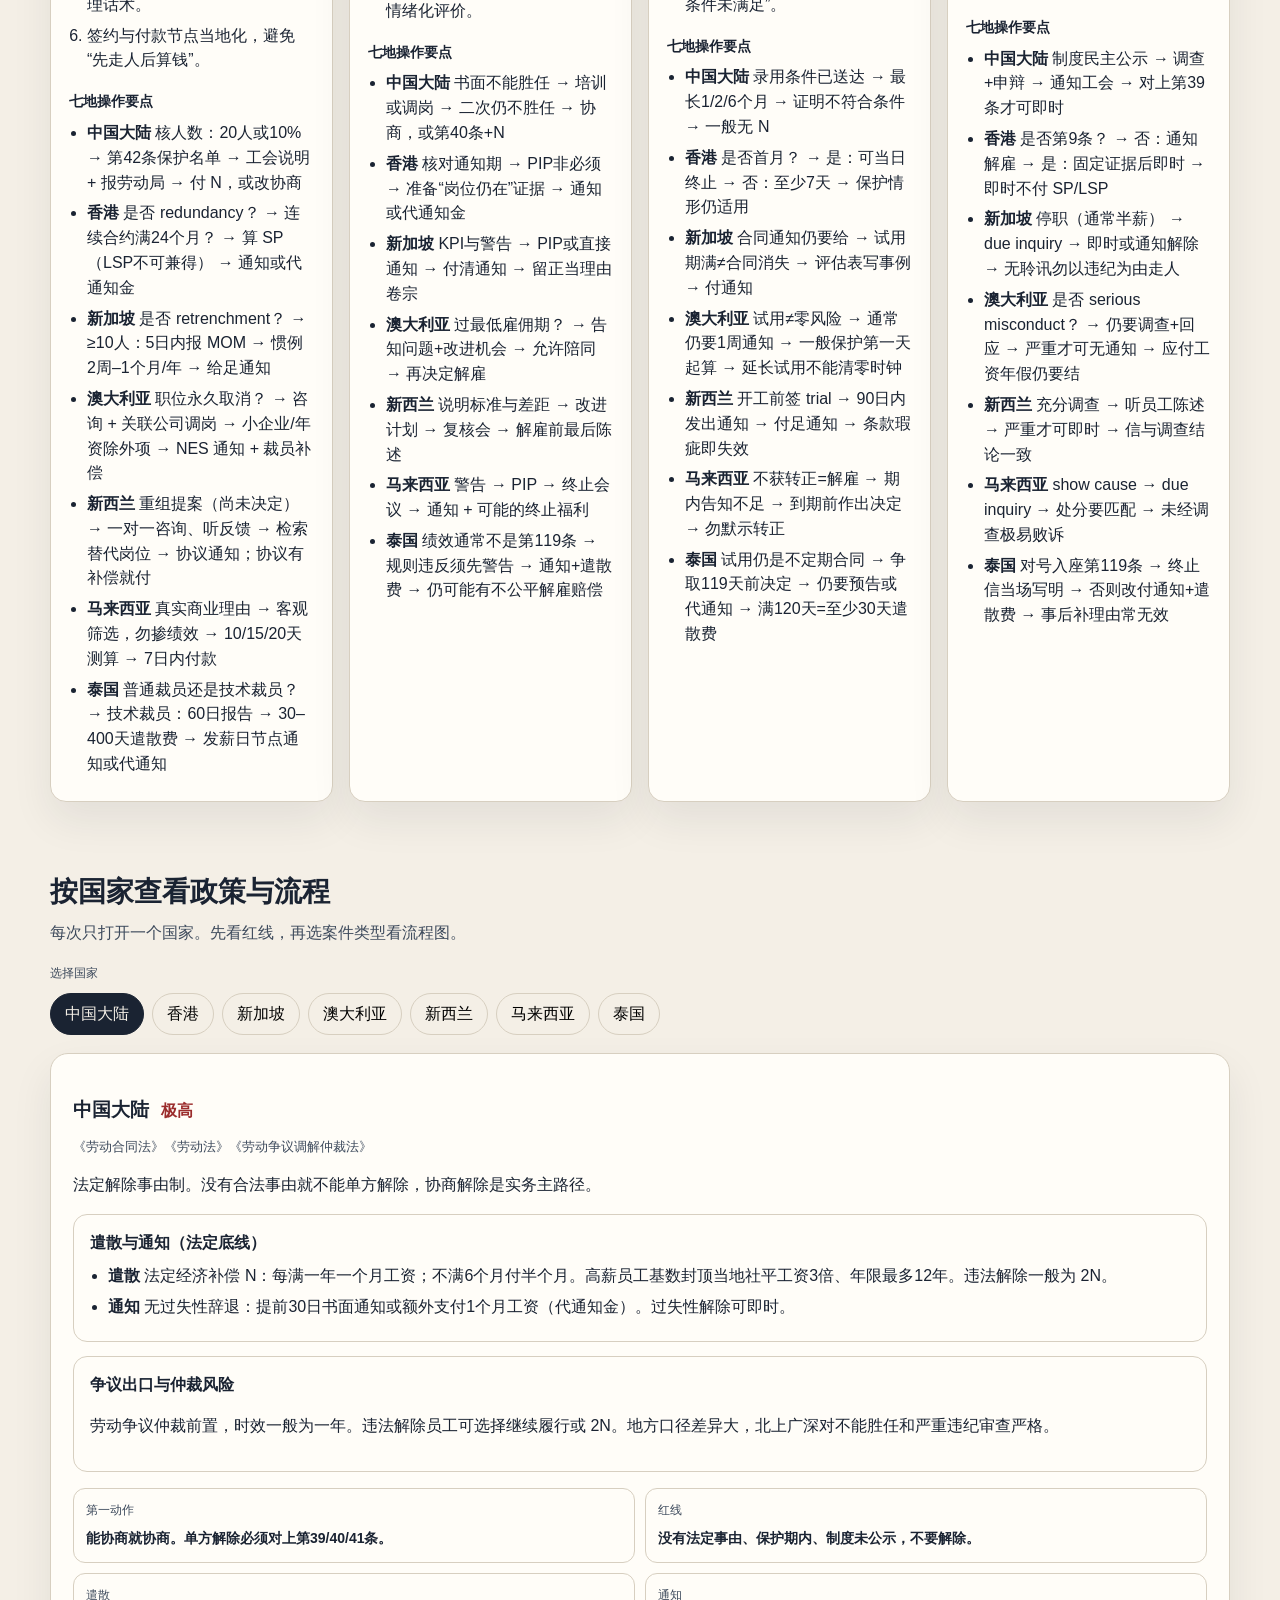
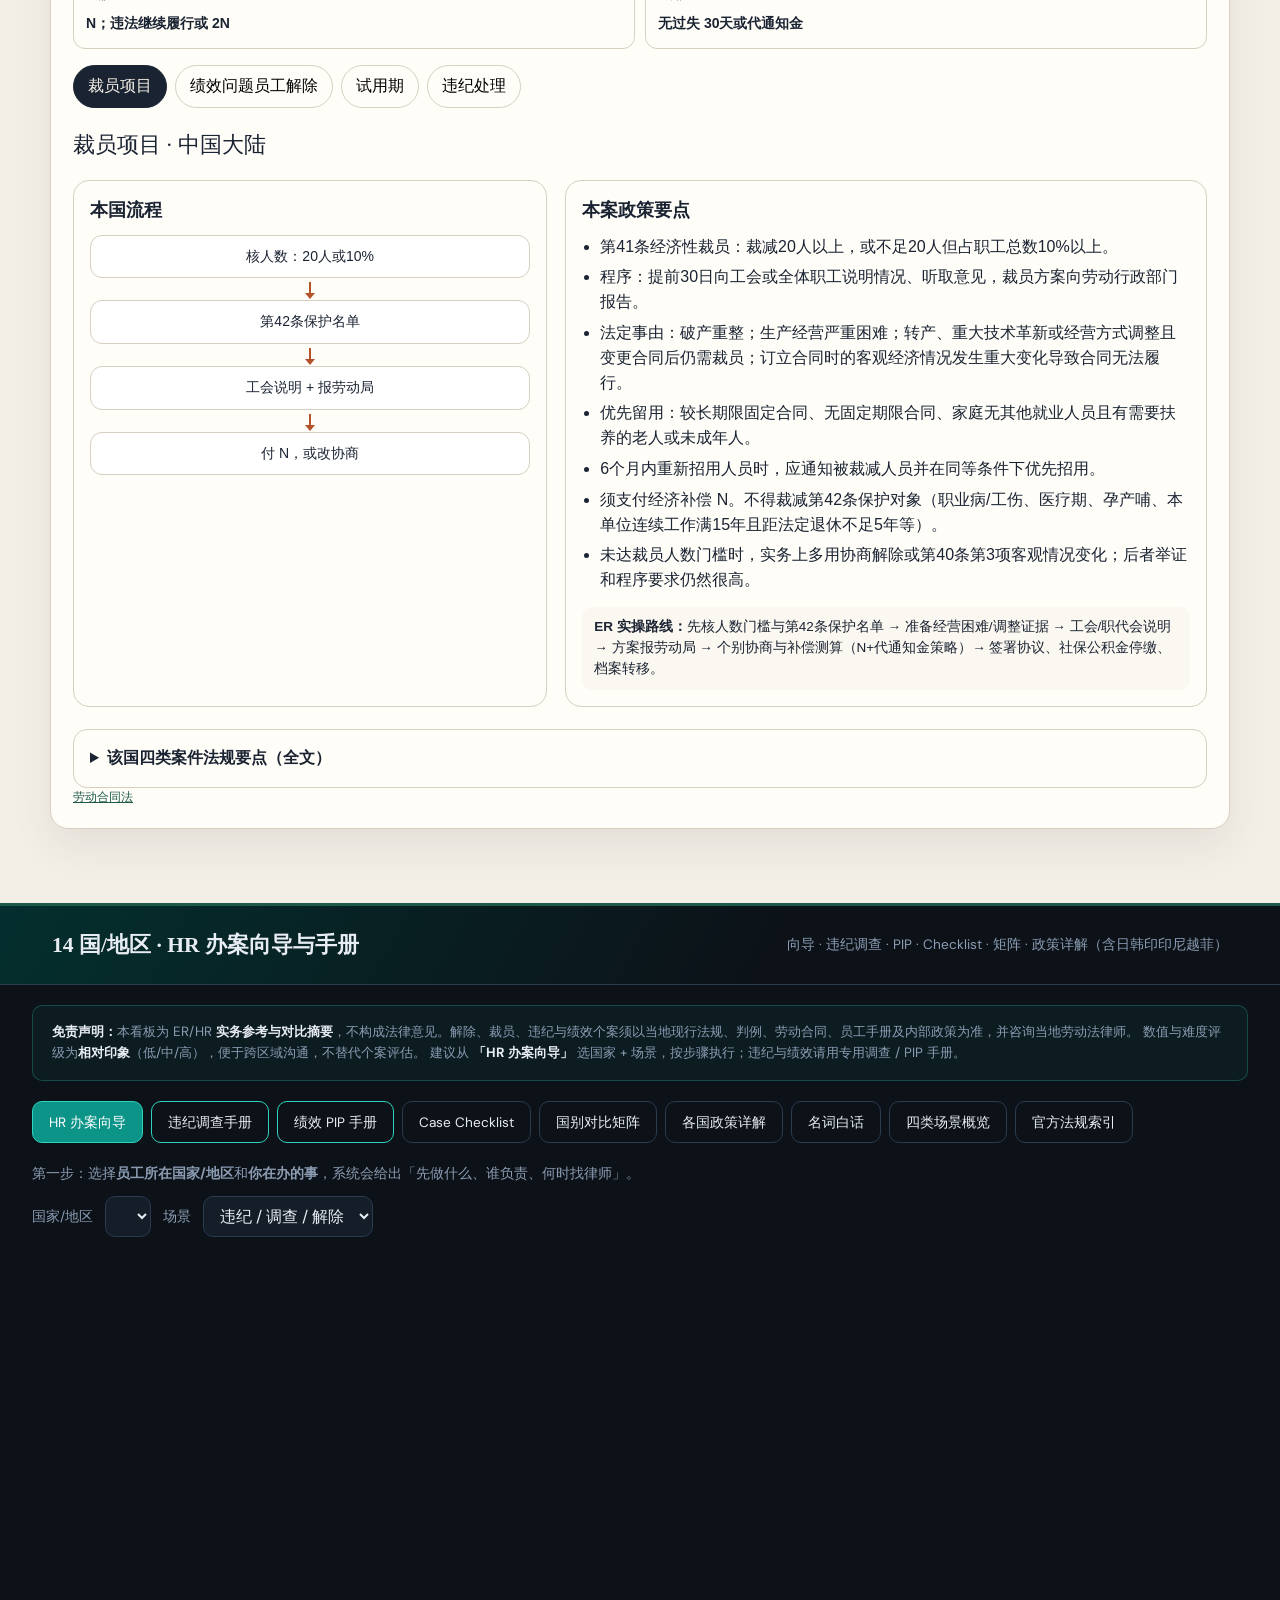
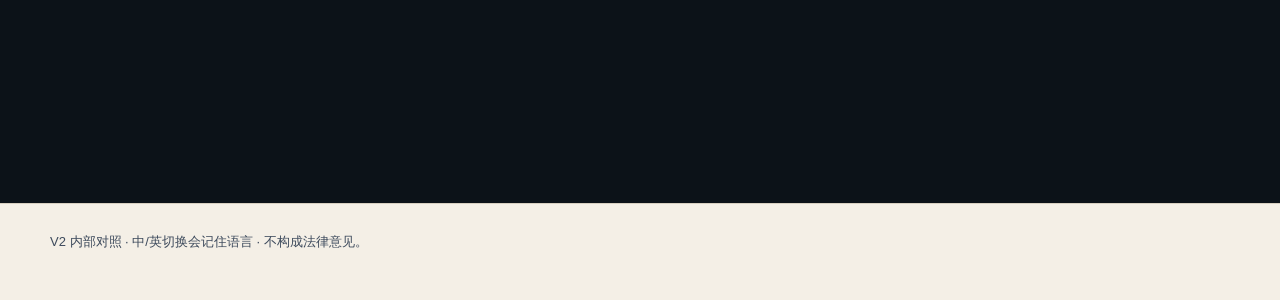
==== commit 874df345: "Merge seven-market ER desk and 14-country tools into single index page Co-authored-by: Cursor <curso" ====
--- a/web/index.html
+++ b/web/index.html
@@ -2,504 +2,182 @@
 <html lang="zh-CN">
 <head>
   <meta charset="UTF-8" />
-  <meta name="viewport" content="width=device-width, initial-scale=1.0" />
+  <meta name="viewport" content="width=device-width, initial-scale=1" />
   <title>APAC Labor Law &amp; HR Practice Guide</title>
   <link rel="preconnect" href="https://fonts.googleapis.com" />
-  <link href="https://fonts.googleapis.com/css2?family=DM+Sans:wght@400;500;600;700&family=JetBrains+Mono:wght@400;500&display=swap" rel="stylesheet" />
-  <style>
-    :root {
-      --bg: #0c1218;
-      --surface: #151d28;
-      --surface-2: #1e2a3a;
-      --border: #2a3a50;
-      --text: #e8edf4;
-      --muted: #8b9cb3;
-      --accent: #0d9488;
-      --accent-2: #2dd4bf;
-      --warn: #f59e0b;
-      --danger: #ef4444;
-      --radius: 10px;
-    }
-    * { box-sizing: border-box; margin: 0; padding: 0; }
-    body { font-family: "DM Sans", system-ui, sans-serif; background: var(--bg); color: var(--text); line-height: 1.55; min-height: 100vh; }
-    .header {
-      background: linear-gradient(120deg, #042f2e 0%, #0c1218 60%);
-      border-bottom: 1px solid var(--border);
-      padding: 1.4rem 2rem;
-      position: sticky; top: 0; z-index: 50; backdrop-filter: blur(10px);
-    }
-    .header-inner { max-width: 1440px; margin: 0 auto; display: flex; flex-wrap: wrap; gap: 1rem; justify-content: space-between; align-items: flex-start; }
-    h1 { font-size: 1.3rem; } h1 span { color: var(--accent-2); }
-    .sub { color: var(--muted); font-size: 0.85rem; margin-top: 0.25rem; }
-    .badge { font-size: 0.72rem; padding: 0.3rem 0.65rem; border-radius: 999px; border: 1px solid var(--border); color: var(--muted); }
-    .badge.phase { border-color: rgba(45,212,191,0.4); color: var(--accent-2); }
-    .container { max-width: 1440px; margin: 0 auto; padding: 1.25rem 2rem 3rem; }
-    .banner {
-      background: rgba(13,148,136,0.08); border: 1px solid rgba(45,212,191,0.25);
-      border-radius: var(--radius); padding: 1rem 1.2rem; font-size: 0.84rem; color: var(--muted); margin-bottom: 1.25rem;
-    }
-  .banner strong { color: var(--text); }
-    .tabs { display: flex; flex-wrap: wrap; gap: 0.5rem; margin-bottom: 1.25rem; }
-    .tab { padding: 0.6rem 1rem; border: 1px solid var(--border); border-radius: var(--radius); background: transparent; color: var(--text); cursor: pointer; font: inherit; font-size: 0.85rem; }
-    .tab:hover { background: var(--surface-2); }
-    .tab.active { background: var(--accent); border-color: var(--accent); color: #fff; }
-    .panel { display: none; } .panel.active { display: block; }
-    .card { background: var(--surface); border: 1px solid var(--border); border-radius: var(--radius); overflow: hidden; margin-bottom: 1rem; }
-    .card-hd { padding: 0.9rem 1.1rem; border-bottom: 1px solid var(--border); font-weight: 600; font-size: 0.92rem; display: flex; justify-content: space-between; flex-wrap: wrap; gap: 0.5rem; }
-    .table-wrap { overflow-x: auto; }
-    table { width: 100%; border-collapse: collapse; font-size: 0.78rem; min-width: 2200px; }
-    th, td { padding: 0.65rem 0.75rem; border-bottom: 1px solid var(--border); vertical-align: top; text-align: left; }
-    th { background: var(--surface-2); position: sticky; top: 0; font-size: 0.72rem; text-transform: uppercase; letter-spacing: 0.03em; color: var(--muted); }
-    th.country-col { min-width: 118px; }
-    tr.dim-row td:first-child { font-weight: 600; color: var(--accent-2); background: rgba(13,148,136,0.06); position: sticky; left: 0; z-index: 1; }
-    .risk-high { color: #fca5a5; font-weight: 600; }
-    .risk-mid { color: #fcd34d; }
-    .risk-low { color: #86efac; }
-    .diff-high { color: #fca5a5; }
-    .diff-low { color: #86efac; }
-    .country-grid { display: grid; grid-template-columns: repeat(auto-fill, minmax(340px, 1fr)); gap: 1rem; }
-    .country-card { background: var(--surface); border: 1px solid var(--border); border-radius: var(--radius); padding: 1.15rem; }
-    .country-card h3 { font-size: 1rem; margin-bottom: 0.5rem; display: flex; align-items: center; gap: 0.5rem; }
-    .country-card ul { list-style: none; font-size: 0.82rem; color: var(--muted); }
-    .country-card li { padding: 0.35rem 0; border-bottom: 1px solid var(--border); }
-    .country-card li strong { color: var(--text); display: inline-block; min-width: 7.5rem; }
-    .refs { margin-top: 0.75rem; display: flex; flex-direction: column; gap: 0.3rem; }
-    .refs a { font-size: 0.76rem; color: #67e8f9; text-decoration: none; }
-    .refs a:hover { text-decoration: underline; }
-    .case-grid { display: grid; grid-template-columns: 1fr 1fr; gap: 1rem; }
-    @media (max-width: 900px) { .case-grid { grid-template-columns: 1fr; } }
-    .case-card { background: var(--surface); border: 1px solid var(--border); border-radius: var(--radius); padding: 1rem; }
-    .case-card h3 { font-size: 0.95rem; margin-bottom: 0.5rem; color: var(--accent-2); }
-    .case-card ol { margin-left: 1.2rem; font-size: 0.82rem; color: var(--muted); }
-    .case-card li { margin-bottom: 0.35rem; }
-    .case-country { margin-top: 0.75rem; padding-top: 0.75rem; border-top: 1px solid var(--border); font-size: 0.78rem; color: var(--muted); }
-    .footer { max-width: 1440px; margin: 0 auto; padding: 1rem 2rem 2rem; border-top: 1px solid var(--border); font-size: 0.76rem; color: var(--muted); }
-    select { padding: 0.5rem 0.75rem; border-radius: var(--radius); border: 1px solid var(--border); background: var(--surface); color: var(--text); font: inherit; }
-    .toolbar { display: flex; flex-wrap: wrap; gap: 0.75rem; align-items: center; margin-bottom: 1rem; }
-    .btn { padding: 0.5rem 0.85rem; border-radius: var(--radius); border: 1px solid var(--border); background: var(--surface-2); color: var(--text); cursor: pointer; font: inherit; font-size: 0.82rem; }
-    .btn:hover { border-color: var(--accent); color: var(--accent-2); }
-    .checklist-card { background: var(--surface); border: 1px solid var(--border); border-radius: var(--radius); padding: 1.1rem; margin-bottom: 1rem; }
-    .checklist-card h3 { font-size: 0.95rem; margin-bottom: 0.5rem; }
-    .checklist-card h4 { font-size: 0.8rem; color: var(--accent-2); margin: 0.75rem 0 0.35rem; }
-    .check-grid { display: grid; grid-template-columns: 1fr 1fr; gap: 1rem 1.5rem; font-size: 0.8rem; color: var(--muted); }
-    @media (max-width: 800px) { .check-grid { grid-template-columns: 1fr; } }
-    .check-grid ul { margin-left: 1.1rem; }
-    .check-grid li { margin-bottom: 0.25rem; }
-    .hub-links a { color: #67e8f9; margin-right: 0.75rem; font-size: 0.8rem; }
-    .plain-intro { font-size: 0.85rem; color: var(--muted); margin-bottom: 0.75rem; line-height: 1.55; }
-    .phase-block { background: var(--surface-2); border-radius: 8px; padding: 0.85rem; margin-bottom: 0.65rem; border-left: 3px solid var(--accent); }
-    .phase-head { font-size: 0.88rem; margin-bottom: 0.4rem; display: flex; flex-wrap: wrap; gap: 0.5rem; align-items: center; }
-    .phase-days { font-size: 0.72rem; color: var(--muted); font-family: "JetBrains Mono", monospace; }
-    .role-tag { font-size: 0.68rem; padding: 0.15rem 0.45rem; border-radius: 4px; background: rgba(13,148,136,0.2); color: var(--accent-2); }
-    .warn-box { font-size: 0.78rem; color: #fcd34d; margin-top: 0.4rem; padding: 0.4rem 0.5rem; background: rgba(245,158,11,0.08); border-radius: 6px; }
-    .legal-hint { font-size: 0.78rem; color: #fca5a5; margin-top: 0.35rem; }
-    .country-addon { margin-top: 1rem; padding-top: 1rem; border-top: 1px dashed var(--border); }
-    .big-list { margin-left: 1.2rem; font-size: 0.85rem; color: var(--muted); }
-    .big-list li { margin-bottom: 0.35rem; }
-    .tab.highlight { border-color: var(--accent-2); }
-  </style>
+  <link href="https://fonts.googleapis.com/css2?family=DM+Sans:wght@400;500;600;700&amp;display=swap" rel="stylesheet" />
+  <link rel="stylesheet" href="css/styles.css" />
+  <link rel="stylesheet" href="css/tools.css" />
 </head>
 <body>
-  <header class="header">
-    <div class="header-inner">
-      <div>
-        <h1>APAC <span>Labor Law &amp; HR Practice</span> Guide</h1>
-        <p class="sub">不懂各国法律也能跟流程 · 调查 / PIP / 裁员 / 试用 / 违纪 · 14 国逐步指引</p>
-      </div>
-      <div style="display:flex;gap:0.5rem;flex-wrap:wrap;">
-        <span class="badge phase">Phase 3 · HR 办案版</span>
-        <span class="badge">14 司法辖区</span>
+  <header class="topbar">
+    <div class="wrap topbar-inner">
+      <div class="brand"><span class="mark"></span><span id="ui-brand"></span></div>
+      <div class="top-actions">
+        <nav class="nav">
+          <a href="#compare" id="ui-nav-compare"></a>
+          <a href="#cases" id="ui-nav-cases"></a>
+          <a href="#countries" id="ui-nav-countries"></a>
+          <a href="#tools" id="ui-nav-tools"></a>
+        </nav>
+        <div class="lang-switch" role="group" id="lang-switch">
+          <button type="button" data-lang="zh">中文</button>
+          <button type="button" data-lang="en">EN</button>
+        </div>
       </div>
     </div>
   </header>
 
-  <main class="container">
-    <div class="banner">
-      <strong>免责声明：</strong>本看板为 ER/HR <strong>实务参考与对比摘要</strong>，不构成法律意见。解除、裁员、违纪与绩效个案须以当地现行法规、判例、劳动合同、员工手册及内部政策为准，并咨询当地劳动法律师。
-      数值与难度评级为<strong>相对印象</strong>（低/中/高），便于跨区域沟通，不替代个案评估。
-      建议从 <strong>「HR 办案向导」</strong> 选国家 + 场景，按步骤执行；违纪与绩效请用专用调查 / PIP 手册。
-      <div class="hub-links" style="margin-top:0.6rem">
-        配套看板：
-        <a href="https://roqianebay.github.io/apac-labor-hr-practice/" target="_blank" rel="noopener">劳动法（本站）</a>
-        <a href="https://roqianebay.github.io/apac-ta-employer-monitor/" target="_blank" rel="noopener">ER News V2.0</a>
-        <a href="https://roqianebay.github.io/apac-policy-monitor/" target="_blank" rel="noopener">政府政策 Monitor</a>
-        <a href="https://roqianebay.github.io/apac-ta-employer-policy-monitor/" target="_blank" rel="noopener">TA Employer Monitor</a>
-      </div>
-    </div>
-
-    <nav class="tabs" role="tablist">
-      <button type="button" class="tab active highlight" data-tab="wizard">HR 办案向导</button>
-      <button type="button" class="tab highlight" data-tab="investigation">违纪调查手册</button>
-      <button type="button" class="tab highlight" data-tab="pip-manual">绩效 PIP 手册</button>
-      <button type="button" class="tab" data-tab="checklist">Case Checklist</button>
-      <button type="button" class="tab" data-tab="matrix">国别对比矩阵</button>
-      <button type="button" class="tab" data-tab="detail">各国政策详解</button>
-      <button type="button" class="tab" data-tab="glossary">名词白话</button>
-      <button type="button" class="tab" data-tab="cases">四类场景概览</button>
-      <button type="button" class="tab" data-tab="links">官方法规索引</button>
-    </nav>
-
-    <section class="panel active" id="panel-wizard">
-      <p class="plain-intro">第一步：选择<strong>员工所在国家/地区</strong>和<strong>你在办的事</strong>，系统会给出「先做什么、谁负责、何时找律师」。</p>
-      <div class="toolbar">
-        <label style="font-size:0.85rem;color:var(--muted)">国家/地区</label>
-        <select id="wizardCountry"></select>
-        <label style="font-size:0.85rem;color:var(--muted)">场景</label>
-        <select id="wizardCase">
-          <option value="disc">违纪 / 调查 / 解除</option>
-          <option value="pip">绩效不佳 / PIP</option>
-          <option value="rif">裁员 / 重组</option>
-          <option value="prob">试用期解除</option>
-        </select>
-      </div>
-      <div id="wizardBody"></div>
-    </section>
-
-    <section class="panel" id="panel-investigation">
-      <p class="plain-intro">完整 <strong>Investigation</strong>：从举报到决定，含证据、面谈、处分梯度。先选国家叠加当地要求。</p>
-      <div class="toolbar"><label style="font-size:0.85rem;color:var(--muted)">国家</label><select id="invCountry"></select></div>
-      <div id="invBody"></div>
-    </section>
-
-    <section class="panel" id="panel-pip-manual">
-      <p class="plain-intro">完整 <strong>绩效管理 + PIP</strong>：避免「突然解雇」印象，降低仲裁风险。</p>
-      <div class="toolbar"><label style="font-size:0.85rem;color:var(--muted)">国家</label><select id="pipCountry"></select></div>
-      <div id="pipBody"></div>
-    </section>
-
-    <section class="panel" id="panel-glossary">
-      <div class="country-grid" id="glossaryBody"></div>
-    </section>
-
-    <section class="panel" id="panel-matrix">
-      <div class="card">
-        <div class="card-hd">
-          <span>亚太 14 国/地区横向对比（可左右滚动）</span>
-          <button type="button" class="btn" id="exportMatrix">导出 CSV</button>
-        </div>
-        <div class="table-wrap" id="matrixTable"></div>
+  <main id="view-desk">
+    <section class="hero wrap">
+      <div class="kicker" id="ui-kicker"></div>
+      <h1 id="ui-h1"></h1>
+      <p class="lede" id="ui-lede"></p>
+      <div class="hero-meta">
+        <span class="chip" id="ui-chip-date"></span>
+        <span class="chip" id="ui-chip-floor"></span>
+        <span class="chip" id="ui-chip-counsel"></span>
       </div>
     </section>
 
-    <section class="panel" id="panel-checklist">
-      <div class="toolbar">
-        <label style="font-size:0.85rem;color:var(--muted)">场景</label>
-        <select id="casePick">
-          <option value="rif">裁员 / 重组</option>
-          <option value="pip">绩效解除</option>
-          <option value="prob">试用期</option>
-          <option value="disc">违纪</option>
-        </select>
-        <label style="font-size:0.85rem;color:var(--muted)">国家/地区</label>
-        <select id="checkCountryPick"></select>
-        <button type="button" class="btn" id="printChecklist">打印本清单</button>
+    <p class="notice wrap" id="ui-notice"></p>
+
+    <section class="section wrap" id="compare">
+      <h2 id="ui-compare-h2"></h2>
+      <p class="sub" id="ui-compare-sub"></p>
+      <div class="table-wrap">
+        <table id="matrix"></table>
       </div>
-      <div id="checklistBody"></div>
     </section>
 
-    <section class="panel" id="panel-detail">
-      <label for="countryPick" style="font-size:0.85rem;color:var(--muted)">筛选国家：</label>
-      <select id="countryPick">
-        <option value="">全部</option>
-      </select>
-      <div class="country-grid" id="countryDetail"></div>
+    <section class="section wrap" id="cases">
+      <h2 id="ui-cases-h2"></h2>
+      <p class="sub" id="ui-cases-sub"></p>
+      <div id="cases-root"></div>
     </section>
 
-    <section class="panel" id="panel-cases">
-      <p style="font-size:0.84rem;color:var(--muted);margin-bottom:1rem;">分国逐步清单见 <strong>Case Checklist</strong> Tab；以下为四类场景通用步骤与国别差异摘要。</p>
-      <div class="case-grid" id="caseGuides"></div>
-    </section>
-
-    <section class="panel" id="panel-links">
-      <div class="country-grid" id="linkIndex"></div>
+    <section class="section wrap" id="countries">
+      <h2 id="ui-countries-h2"></h2>
+      <p class="sub" id="ui-countries-sub"></p>
+      <p class="hint" id="ui-pick-country"></p>
+      <div class="filters country-tabs" id="country-tabs"></div>
+      <article class="country-desk" id="country-desk"></article>
     </section>
   </main>
 
-  <footer class="footer">
-    APAC Labor &amp; HR Practice Phase 3 · 更新 2026-11-24
+  <section id="tools" class="tools-anchor" aria-hidden="true"></section>
+  <section id="tools-section" aria-label="14-country ER tools">
+    <div class="er14-tools-head">
+      <div class="er14-tools-head-inner wrap">
+        <h2 style="font-size:1.35rem;margin:0;color:#e8edf4">14 国/地区 · HR 办案向导与手册</h2>
+        <p style="margin:0.35rem 0 0;color:#8b9cb3;font-size:0.85rem">向导 · 违纪调查 · PIP · Checklist · 矩阵 · 政策详解（含日韩印印尼越菲）</p>
+      </div>
+    </div>
+    <div class="er14-container">
+      <div class="er14-banner">
+        <strong>免责声明：</strong>本看板为 ER/HR <strong>实务参考与对比摘要</strong>，不构成法律意见。解除、裁员、违纪与绩效个案须以当地现行法规、判例、劳动合同、员工手册及内部政策为准，并咨询当地劳动法律师。
+        数值与难度评级为<strong>相对印象</strong>（低/中/高），便于跨区域沟通，不替代个案评估。
+        建议从 <strong>「HR 办案向导」</strong> 选国家 + 场景，按步骤执行；违纪与绩效请用专用调查 / PIP 手册。
+      </div>
+
+      <nav class="er14-tabs" role="tablist">
+        <button type="button" class="er14-tab active highlight" data-tab="wizard">HR 办案向导</button>
+        <button type="button" class="er14-tab highlight" data-tab="investigation">违纪调查手册</button>
+        <button type="button" class="er14-tab highlight" data-tab="pip-manual">绩效 PIP 手册</button>
+        <button type="button" class="er14-tab" data-tab="checklist">Case Checklist</button>
+        <button type="button" class="er14-tab" data-tab="matrix">国别对比矩阵</button>
+        <button type="button" class="er14-tab" data-tab="detail">各国政策详解</button>
+        <button type="button" class="er14-tab" data-tab="glossary">名词白话</button>
+        <button type="button" class="er14-tab" data-tab="cases">四类场景概览</button>
+        <button type="button" class="er14-tab" data-tab="links">官方法规索引</button>
+      </nav>
+
+      <section class="er14-panel active" id="panel-wizard">
+        <p class="er14-plain-intro">第一步：选择<strong>员工所在国家/地区</strong>和<strong>你在办的事</strong>，系统会给出「先做什么、谁负责、何时找律师」。</p>
+        <div class="er14-toolbar">
+          <label style="font-size:0.85rem;color:var(--muted)">国家/地区</label>
+          <select id="wizardCountry"></select>
+          <label style="font-size:0.85rem;color:var(--muted)">场景</label>
+          <select id="wizardCase">
+            <option value="disc">违纪 / 调查 / 解除</option>
+            <option value="pip">绩效不佳 / PIP</option>
+            <option value="rif">裁员 / 重组</option>
+            <option value="prob">试用期解除</option>
+          </select>
+        </div>
+        <div id="wizardBody"></div>
+      </section>
+
+      <section class="er14-panel" id="panel-investigation">
+        <p class="er14-plain-intro">完整 <strong>Investigation</strong>：从举报到决定，含证据、面谈、处分梯度。先选国家叠加当地要求。</p>
+        <div class="er14-toolbar"><label style="font-size:0.85rem;color:var(--muted)">国家</label><select id="invCountry"></select></div>
+        <div id="invBody"></div>
+      </section>
+
+      <section class="er14-panel" id="panel-pip-manual">
+        <p class="er14-plain-intro">完整 <strong>绩效管理 + PIP</strong>：避免「突然解雇」印象，降低仲裁风险。</p>
+        <div class="er14-toolbar"><label style="font-size:0.85rem;color:var(--muted)">国家</label><select id="pipCountry"></select></div>
+        <div id="pipBody"></div>
+      </section>
+
+      <section class="er14-panel" id="panel-glossary">
+        <div class="er14-country-grid" id="glossaryBody"></div>
+      </section>
+
+      <section class="er14-panel" id="panel-matrix">
+        <div class="er14-card">
+          <div class="er14-card-hd">
+            <span>亚太 14 国/地区横向对比（可左右滚动）</span>
+            <button type="button" class="er14-btn" id="exportMatrix">导出 CSV</button>
+          </div>
+          <div class="er14-table-wrap" id="matrixTable"></div>
+        </div>
+      </section>
+
+      <section class="er14-panel" id="panel-checklist">
+        <div class="er14-toolbar">
+          <label style="font-size:0.85rem;color:var(--muted)">场景</label>
+          <select id="casePick">
+            <option value="rif">裁员 / 重组</option>
+            <option value="pip">绩效解除</option>
+            <option value="prob">试用期</option>
+            <option value="disc">违纪</option>
+          </select>
+          <label style="font-size:0.85rem;color:var(--muted)">国家/地区</label>
+          <select id="checkCountryPick"></select>
+          <button type="button" class="er14-btn" id="printChecklist">打印本清单</button>
+        </div>
+        <div id="checklistBody"></div>
+      </section>
+
+      <section class="er14-panel" id="panel-detail">
+        <label for="countryPick" style="font-size:0.85rem;color:var(--muted)">筛选国家：</label>
+        <select id="countryPick">
+          <option value="">全部</option>
+        </select>
+        <div class="er14-country-grid" id="countryDetail"></div>
+      </section>
+
+      <section class="er14-panel" id="panel-cases">
+        <p style="font-size:0.84rem;color:var(--muted);margin-bottom:1rem;">分国逐步清单见 <strong>Case Checklist</strong> Tab；以下为四类场景通用步骤与国别差异摘要。</p>
+        <div class="er14-case-grid" id="caseGuides"></div>
+      </section>
+
+      <section class="er14-panel" id="panel-links">
+        <div class="er14-country-grid" id="linkIndex"></div>
+      </section>
+    </div>
+  </section>
+
+  <footer>
+    <div class="wrap" id="ui-footer"></div>
   </footer>
-
-  <script>
-    const CODES = ["CN", "HK", "SG", "AU", "NZ", "MY", "TH", "JP", "KR", "IN", "ID", "VN", "PH"];
-
-    const COUNTRIES = {
-      CN: { flag: "🇨🇳", name: "中国大陆", law: "《劳动合同法》《劳动争议调解仲裁法》等", severance: "经济补偿 N：每满 1 年 1 个月工资（6 个月以上不满 1 年按 1 年；不满 6 个月半个月）；封顶 12 年 × 当地社平 3 倍；违法解除 2N", notice: "提前 30 日书面通知或代通知金（第 40、41 条情形）", probation: "试用期解除：证明不符合录用条件 + 说明（第 39 条）；试用期工资有下限", performance: "难", misconduct: "高", arbitration: "极高", massLayoff: "≥20 人或占 10%+ 需程序（报告、方案）", keyNote: "协商解除（N/N+1）普遍；规章制度民主程序与公示至关重要；封口费协议注意个税与社保", refs: [
-        { t: "中国政府网 — 劳动合同法", u: "https://www.gov.cn/zhengce/2009-12/25/content_1627471.htm" },
-        { t: "人社部 — 政策服务", u: "https://www.mohrss.gov.cn/" }
-      ]},
-      HK: { flag: "🇭🇰", name: "香港", law: "《雇佣条例》(Employment Ordinance) + 普通法", severance: "长期服务金 LSP / 遣散费 Severance（满足条件时）；法定遣散非「N 月」大陆模式；无一般强制法定 severance package 如 Australia", notice: "57 条：按雇用长短 7 天–1 个月预告期或代通知金（与连续性合约期相关）", probation: "中", performance: "低", misconduct: "低-中", arbitration: "低", massLayoff: "无欧盟式集体磋商法；留意《裁员实务守则》及合约", keyNote: "随即解雇（summary dismissal）限于严重违纪；倘有争议多走劳资审裁处/Labour Tribunal", refs: [
-        { t: "劳工处 — Employment Ordinance 概要", u: "https://www.labour.gov.hk/eng/legislat/contentA.htm" },
-        { t: "劳工处 — 终止雇佣", u: "https://www.labour.gov.hk/eng/public/wcp/ConciseGuide/terminate.htm" }
-      ]},
-      SG: { flag: "🇸🇬", name: "新加坡", law: "Employment Act（核心雇员）+ 普通法/合约", severance: "无一般法定 severance 公式；行业惯例 ex-gratia（常按年资周数）；MOM 指引Retrenchment", notice: "EA：citizen/PR 满 3 个月 — 通知 1 天至 4 周（按服务年限）；EP 持有人另须 MOM/ICA", probation: "中", performance: "中", misconduct: "中高", misconductNote: "misconduct 调查程序", arbitration: "中高", massLayoff: "MOM Tripartite Guidelines on Fair Employment — 非核心员工 retrenchment 实践", keyNote: "Wrongful dismissal 可索赔；调查听证会、书面警告链重要；外籍雇员 pass 与时间线", refs: [
-        { t: "MOM — Termination", u: "https://www.mom.gov.sg/employment-practices/termination-of-employment" },
-        { t: "MOM — Retrenchment", u: "https://www.mom.gov.sg/employment-practices/retrenchment" }
-      ]},
-      AU: { flag: "🇦🇺", name: "澳大利亚", law: "Fair Work Act 2009 + National Employment Standards (NES)", severance: "法定 Redundancy pay：按连续服务年限阶梯（最高 16 周，小雇主例外）", notice: "NES 通知期 1–5 周（按年限）；可与 garden leave 结合", probation: "低-中", performance: "中", misconduct: "中", arbitration: "中", massLayoff: "genuine redundancy + consultation（部分 modern award/enterprise agreement 要求）", keyNote: "unfair dismissal 适用人群有最低雇用门槛；小生意雇主规则不同；严重 misconduct 可即时解雇", refs: [
-        { t: "Fair Work — Redundancy", u: "https://www.fairwork.gov.au/ending-employment/redundancy" },
-        { t: "Fair Work — Notice & redundancy pay", u: "https://www.fairwork.gov.au/tools-and-resources/fact-sheets/minimum-workplace-entitlements/redundancy-pay-and-notice" }
-      ]},
-      NZ: { flag: "🇳🇿", name: "新西兰", law: "Employment Relations Act 2000 (ERA)", severance: "无强制 statutory redundancy payment（除非合同/CBA 约定）；侧重程序公正", notice: "合理通知 (reasonable notice)，无固定周数表；看合约、年限、惯例", probation: "中", performance: "中", misconduct: "中", arbitration: "中", massLayoff: "重组需 good faith consultation；大规模留意沟通与选址", keyNote: "personal grievance 常见；90 天试用（trial period，员工≤20 人雇主特殊规则已变）须合同明确", refs: [
-        { t: "Employment NZ — Ending employment", u: "https://www.employment.govt.nz/resolving-problems/types-of-problems/good-employer/end-employment/" },
-        { t: "ERA 2000 (legislation)", u: "https://www.legislation.govt.nz/act/public/2000/0024/latest/DLM58317.html" }
-      ]},
-      MY: { flag: "🇲🇾", name: "马来西亚", law: "Employment Act 1955（2022 修订扩大适用）", severance: "终止/裁员补偿：按服务年限 10 / 15 / 20 天工资/年（不同年限档）", notice: "4–8 周书面通知（视合约与 EA 规定）", probation: "中", performance: "中", misconduct: "中", arbitration: "中", massLayoff: "大规模留意 Industrial Relations Act 与部門指导", keyNote: "外籍雇员 work permit 与 passport；EA 外人员仍受一般合同法约束", refs: [
-        { t: "HRD Corp / MOHR — Employment Act", u: "https://www.mohr.gov.my/index.php/en/employee/employment-act-1955" },
-        { t: "Department of Labour", u: "https://jtksm.mohr.gov.my/" }
-      ]},
-      TH: { flag: "🇹🇭", name: "泰国", law: "Labour Protection Act B.E. 2541 + Labour Relations Act", severance: "解雇遣散费：30 / 60 / 90 / 180 / 300 / 400 天工资（按服务年限阶梯）", notice: "至少 1 个薪资支付期提前通知（或代通知金）", probation: "中", performance: "中", misconduct: "中", arbitration: "中低", massLayoff: "大规模关闭留意特别法与劳工部", keyNote: "无正当理由解雇风险高；书面泰文记录、witness、工会（如有）", refs: [
-        { t: "Thai Labour — 概要 (DLPW)", u: "https://www.doe.go.th/" },
-        { t: "Labour Protection Act 摘要", u: "https://www.ilo.org/dyn/natlex/docs/MONOGRAPH/113907/115291/F1378266037/THA113907.pdf" }
-      ]},
-      JP: { flag: "🇯🇵", name: "日本", law: "労働基準法、労働契約法、労働組合法等", severance: "无统一法定 N；退職金制度（就规）+ 希望退職对价", notice: "解雇预告 30 日前或平均工资 30 日代金", probation: "中", performance: "高", misconduct: "高", arbitration: "中", massLayoff: "规模大时工会交涉 / 希望退職窗口", keyNote: "解雇四要件极严；正規解雇少，多用希望退職；敏感记录与签名", refs: [
-        { t: "厚生労働省 — 雇用・労働", u: "https://www.mhlw.go.jp/stf/seisakunitsuite/bunya/koyou_roudou/index.html" },
-        { t: "MHLW — 解雇相关指南", u: "https://www.mhlw.go.jp/stf/seisakunitsuite/bunya/koyou_roudou/koyou/koyou_roudou_kisoku/index.html" }
-      ]},
-      KR: { flag: "🇰🇷", name: "韩国", law: "근로기준법、独劳法等", severance: "退职金：在职满 1 年以上，每年 30 日平均工资", notice: "解雇预报 30 日前通知或同等预告津贴", probation: "中", performance: "中高", misconduct: "高", arbitration: "中高", massLayoff: "50 人以上 50 天期间事前通知劳动者代表", keyNote: "解雇须有正当理由并书面；集体争议敏感；resignation vs dismissal 分项", refs: [
-        { t: "MOEL — Labor Standards (EN)", u: "https://www.moel.go.kr/english/policy/policyinfo/sl/view.do" },
-        { t: "국가법령 — 근로기준법", u: "https://www.law.go.kr/" }
-      ]},
-      IN: { flag: "🇮🇳", name: "印度", law: "Industrial Disputes Act 1947 + Shops & Establishments + 合同", severance: "Gratuity（≥5 年）；较大 enterprise 终止可能需政府准许", notice: "合同/州法（30–90 天常见）", probation: "低-中", performance: "中", misconduct: "中", arbitration: "高", massLayoff: "雇佣≥100 人 — retrenchment compensation + 可能 prior approval", keyNote: "IT 业多 ex-gratia 谈判；ESIC/PF 结清；non-compete 可执行性有限", refs: [
-        { t: "India Code — Gratuity Act", u: "https://www.indiacode.nic.in/handle/123456789/2188" },
-        { t: "Labour Ministry", u: "https://labour.gov.in/" }
-      ]},
-      ID: { flag: "🇮🇩", name: "印度尼西亚", law: "UU Ketenagakerjaan (Cipta Kerja) + PP", severance: "PKWT 期满 / PHK：PHK腾曲 + hak 按年资", notice: "30 天书面（视合同 & 事由）", probation: "中", performance: "中", misconduct: "中", arbitration: "中", massLayoff: "大规模：两方案（调岗 / 补偿）+ 登记", keyNote: "工会 & bipartite；宗教津贴与 THR；外籍 KITAS", refs: [
-        { t: "Kemnaker — Ketenagakerjaan", u: "https://kemnaker.go.id/" },
-        { t: "ILO Natlex — Indonesia", u: "https://www.ilo.org/dyn/natlex/natlex4.search?p_lang=en&p_country=IDN" }
-      ]},
-      VN: { flag: "🇻🇳", name: "越南", law: "2019 Labor Code + Decrees", severance: "severance allowance 按服务年限（半年一档）", notice: "至少 30 日（或 45 日依情形）", probation: "中", performance: "中", misconduct: "中", arbitration: "中", massLayoff: "经济原因裁员：30 日前工会/职工代表咨询", keyNote: "discipline 依内部规章公示；social insurance 手续", refs: [
-        { t: "MOJ — Labor Code info", u: "https://www.moj.gov.vn/" },
-        { t: "ILO — Vietnam labour", u: "https://www.ilo.org/hanoi" }
-      ]},
-      PH: { flag: "🇵🇭", name: "菲律宾", law: "Labor Code of the Philippines + DOLE rules", severance: "非 just cause：separation pay（半月/一月工资/年，视事由）", notice: "至少 30 日（termination for authorized causes）", probation: "中", performance: "中", misconduct: "中", arbitration: "中", massLayoff: "Authorized causes：报告 DOLE；实名投诉程序", keyNote: "just cause 双通知 + NLRC 听证（security of tenure）", refs: [
-        { t: "DOLE — Labor Code", u: "https://www.dole.gov.ph/" },
-        { t: "NLRC", u: "https://nlrc.dole.gov.ph/" }
-      ]}
-    };
-
-    const MATRIX = [
-      { dim: "主要法律", values: { CN: "劳动合同法+", HK: "雇佣条例", SG: "Employment Act", AU: "Fair Work Act", NZ: "ERA 2000", MY: "EA 1955", TH: "LPA", JP: "労基法/労契法", KR: "근로기준법", IN: "ID Act + S&E", ID: "UU Cipta Kerja", VN: "Labor Code 2019", PH: "Labor Code" }},
-      { dim: "法定遣散费 / 终止金", values: { CN: "N 月工资", HK: "LSP/Severance", SG: "无公式(惯例)", AU: "Redundancy 阶梯", NZ: "靠合同", MY: "10–20天/年", TH: "30–400天", JP: "退職金/希望退職", KR: "30日/年", IN: "Gratuity等", ID: "PHK 阶梯", VN: "按年限津贴", PH: "Separation pay" }},
-      { dim: "通知期", values: { CN: "30天", HK: "7天–1月", SG: "1天–4周", AU: "1–5周", NZ: "合理通知", MY: "4–8周", TH: "≥1薪期", JP: "30日", KR: "30日", IN: "合同/州法", ID: "30天", VN: "30–45日", PH: "30日" }},
-      { dim: "试用期解除", values: { CN: "高", HK: "中", SG: "中", AU: "低-中", NZ: "中", MY: "中", TH: "中", JP: "中", KR: "中", IN: "低-中", ID: "中", VN: "中", PH: "中" }},
-      { dim: "绩效解除难度", values: { CN: "高", HK: "低", SG: "中高", AU: "中", NZ: "中", MY: "中", TH: "中", JP: "高", KR: "中高", IN: "中", ID: "中", VN: "中", PH: "中" }, css: "diff" },
-      { dim: "违纪解除难度", values: { CN: "高", HK: "低-中", SG: "中", AU: "中", NZ: "中", MY: "中", TH: "中", JP: "高", KR: "高", IN: "中", ID: "中", VN: "中", PH: "中" }, css: "diff" },
-      { dim: "仲裁/诉讼风险", values: { CN: "极高", HK: "低", SG: "中高", AU: "中", NZ: "中", MY: "中", TH: "中低", JP: "中", KR: "中高", IN: "高", ID: "中", VN: "中", PH: "中" }, css: "risk" },
-      { dim: "裁员关键词", values: { CN: "经济性裁员", HK: "遣散/LSP", SG: "Retrenchment", AU: "Redundancy", NZ: "Consultation", MY: "VSS", TH: "เลิกจ้าง", JP: "希望退職", KR: "해고/정리", IN: "Retrenchment", ID: "PHK mass", VN: "thu hẹp", PH: "Redundancy/DOLE" }},
-    ];
-
-    const CASE_LABELS = { rif: "裁员/重组", pip: "绩效解除", prob: "试用期", disc: "违纪" };
-
-    const CHECKLISTS = {
-      rif: {
-        CN: { steps: ["业务必要性论证与民主程序（20+/10%）", "向劳动部门报告方案", "selection matrix", "协商解除优先", "N/社保/公积金结清"], docs: ["裁员方案", "工会/职工说明", "解除协议", "离职证明"] },
-        SG: { steps: ["Tripartite retrenchment 实践", "MOM notification（适用时）", "selection & notice", "ex-gratia 计算", "EP cancellation"], docs: ["Retrenchment letter", "Settlement", "IR21 tax"] },
-        AU: { steps: ["Genuine redundancy test", "Consultation（award/EA）", "Notice + redundancy pay", "Modern award 核对", "Final pay"], docs: ["Redundancy letter", "Consultation records", "Separation certificate"] },
-        JP: { steps: ["评估能否希望退職", "社长/工会说明", "退職金算定", "社保脱退", "源泉/visa"], docs: ["希望退職申请书", "合意书", "解雇不可能记录（如裁员）"] },
-        IN: { steps: ["确认 ID Act 适用性", "Retrenchment compensation", "notice period", "Full & final", "Relieving"], docs: ["Termination letter", "FF settlement", "Form 16等"] },
-      },
-      pip: {
-        CN: { steps: ["制度/PIP依据", "培训或调岗", "仍不能胜任举证", "提前30日或代通知", "经济补偿"], docs: ["PIP", "培训记录", "评估", "解除通知"] },
-        HK: { steps: ["合约条款", "书面警告", "合理程序", "代通知金"], docs: ["Warning letters", "Termination notice"] },
-        SG: { steps: ["Policy inquiry", "warning + PIP", "show cause", "notice/payment"], docs: ["PIP", "Inquiry minutes", "Termination"] },
-        AU: { steps: ["Procedural fairness", "Warnings", "Small business code if appl.", "Unfair dismissal 风险评估"], docs: ["Performance plan", "Meeting notes"] },
-      },
-      prob: {
-        CN: { steps: ["试用期条款合法", "录用条件书面", "不符合录用条件说明", "即时解除证据"], docs: ["Offer", "Probation review", "39条解除说明"] },
-        NZ: { steps: ["Trial period 合同条款", "90 day 内", "fair process still"], docs: ["Agreement clause", "Feedback records"] },
-        PH: { steps: [" probation ≤6月", "just cause 标准仍适用", "双通知如适用"], docs: ["Probationary contract", "Notice to explain"] },
-      },
-      disc: {
-        CN: { steps: ["民主程序规章", "调查不出席", "停工留薪", "严重违纪事实", "解除决定"], docs: ["调查报告", "员工陈述", "解除通知书"] },
-        SG: { steps: ["Domestic inquiry", "suspension letter", "show cause", "decision letter"], docs: ["Charge sheet", "Inquiry minutes"] },
-        AU: { steps: ["Investigation", "Show cause", "Serious misconduct?", "Summary vs notice"], docs: ["Investigation report", "Warning history"] },
-        KR: { steps: ["正当理由书面", "30日预报", "工会/代表", "退职金分项"], docs: ["징계委원회 记录", "해고통지"] },
-      }
-    };
-
-    const CASES = [
-      { id: "rif", title: "裁员 / 重组 (RIF)", steps: [
-        "确认业务理由与 headcount 批准（非歧视）",
-        "国别：是否触发 collective consultation / MOM retrenchment / CN 裁员报告",
-        "选定标准（职能/地点/层級）与 selection matrix",
-        "individual / group 沟通日程序与 FAQ",
-        "计算：statutory + company severance + 年假/奖金 pro-rata",
-        "解除协议、保密、竞业、设备归还、签证/社保公积金"
-      ], hints: { CN: "20+ 或 10% 程序；协商 N/N+1", SG: "MOM retrenchment notification（一定规模）", AU: "Genuine redundancy + consultation", HK: "LSP/Severance 资格核对", MY: "EA 补偿天数", TH: "遣散费阶梯" }},
-      { id: "pip", title: "绩效不佳解除", steps: [
-        "合同/政策中的绩效管理与 PIP 条款",
-        "书面 PIP：目标、辅导、复评节点（建议 ≥30–90 天）",
-        "记录 coaching、criteria、员工反馈",
-        "国别：是否允许无过失解除或须支付代通知/补偿",
-        "解除面谈与见证人；保留完整档案"
-      ], hints: { CN: "第 40 条不能胜任 + 培训/调岗仍不能胜任；举证重", HK: "合约 termination clause + 合理程序", SG: "无过失解除通常给 notice/payment", AU: "unfair dismissal risk — 程序公正" }},
-      { id: "prob", title: "试用期", steps: [
-        "确认书面试用期长度合法上限",
-        "录用条件与 KPI 入职时明确",
-        "试用期评估表与中期反馈",
-        "不符合录用条件：书面说明（CN 尤重要）",
-        "解除通知期（可能短于正式期）"
-      ], hints: { CN: "39 条：不符合录用条件；勿混淆与 40 条", NZ: "Trial period 须在雇佣协议载明", AU: "Minimum employment period 影响 unfair dismissal" }},
-      { id: "disc", title: "违纪 / Misconduct", steps: [
-        "暂停职务调查（paid suspension 视国别）",
-        "指控书、证据链、面谈记录、代表权（工会）",
-        "分级处分：警告 → 最后警告 → 解除",
-        "严重违纪：是否允许 summary dismissal",
-        "解除决定书面化；申诉渠道"
-      ], hints: { CN: "规章制度民主程序 + 严重性举证", HK: "summary dismissal 仅限严重", SG: "inquiry 程序降低 wrongful dismissal", AU: "serious misconduct 可即时解雇" }}
-    ];
-
-    function cssClass(val, type) {
-      if (type === "risk") {
-        if (/极高|高/.test(val) && !/中高|中低/.test(val)) return "risk-high";
-        if (/中/.test(val)) return "risk-mid";
-        return "risk-low";
-      }
-      if (type === "diff") {
-        if (/高/.test(val)) return "diff-high";
-        if (/低/.test(val)) return "diff-low";
-        return "";
-      }
-      return "";
-    }
-
-    function renderMatrix() {
-      const hdr = CODES.map(c => `<th class="country-col">${COUNTRIES[c].flag} ${COUNTRIES[c].name}</th>`).join("");
-      const rows = MATRIX.map(row => {
-        const cells = CODES.map(c => {
-          const v = row.values[c] || "—";
-          const cls = row.css ? cssClass(v, row.css) : "";
-          return `<td class="${cls}">${v}</td>`;
-        }).join("");
-        return `<tr class="dim-row"><td>${row.dim}</td>${cells}</tr>`;
-      }).join("");
-      document.getElementById("matrixTable").innerHTML =
-        `<table><thead><tr><th>维度</th>${hdr}</tr></thead><tbody>${rows}</tbody></table>`;
-    }
-
-    function renderDetail(filter) {
-      document.getElementById("countryDetail").innerHTML = CODES.filter(c => !filter || c === filter).map(c => {
-        const x = COUNTRIES[c];
-        const refs = x.refs.map(r => `<a href="${r.u}" target="_blank" rel="noopener">${r.t}</a>`).join("");
-        return `<article class="country-card" data-code="${c}">
-          <h3>${x.flag} ${x.name}</h3>
-          <ul>
-            <li><strong>主要法律</strong>${x.law}</li>
-            <li><strong>法定遣散/补偿</strong>${x.severance}</li>
-            <li><strong>通知期</strong>${x.notice}</li>
-            <li><strong>试用期</strong>难度 ${typeof x.probation === "string" ? x.probation : "见政策"}</li>
-            <li><strong>绩效解除</strong>相对难度 <span class="${cssClass(x.performance, "diff")}">${x.performance}</span></li>
-            <li><strong>违纪解除</strong>相对难度 <span class="${cssClass(x.misconduct, "diff")}">${x.misconduct}</span></li>
-            <li><strong>仲裁/争议风险</strong><span class="${cssClass(x.arbitration, "risk")}">${x.arbitration}</span></li>
-            <li><strong>批量裁员</strong>${x.massLayoff}</li>
-            <li><strong>ER 实务要点</strong>${x.keyNote}</li>
-          </ul>
-          <div class="refs">${refs}</div>
-        </article>`;
-      }).join("");
-    }
-
-    function renderCases() {
-      document.getElementById("caseGuides").innerHTML = CASES.map(cs => {
-        const hints = CODES.map(c => `${COUNTRIES[c].flag} ${COUNTRIES[c].name}：${cs.hints[c] || "依合约与当地法"}`).join("<br>");
-        const steps = cs.steps.map(s => `<li>${s}</li>`).join("");
-        return `<article class="case-card"><h3>${cs.title}</h3><ol>${steps}</ol><div class="case-country"><strong>国别差异提示</strong><br>${hints}</div></article>`;
-      }).join("");
-    }
-
-    function renderLinks() {
-      document.getElementById("linkIndex").innerHTML = CODES.map(c => {
-        const x = COUNTRIES[c];
-        const refs = x.refs.map(r => `<a href="${r.u}" target="_blank" rel="noopener">${r.t}</a>`).join("");
-        return `<article class="country-card"><h3>${x.flag} ${x.name}</h3><div class="refs">${refs}</div></article>`;
-      }).join("");
-    }
-
-    function defaultChecklist(caseId, code) {
-      const x = COUNTRIES[code];
-      const base = (CASES.find(c => c.id === caseId) || {}).steps || [];
-      return {
-        steps: [...base, `核对 ${x.name}：${x.notice}`, `补偿/遣散：${x.severance.slice(0, 80)}…`],
-        docs: ["劳动合同/手册条款", "书面通知", "解除/结算协议", "离职证明", "签证/社保结清（如适用）"]
-      };
-    }
-
-    function renderChecklist() {
-      const caseId = document.getElementById("casePick").value;
-      const code = document.getElementById("checkCountryPick").value;
-      const x = COUNTRIES[code];
-      const pack = (CHECKLISTS[caseId] && CHECKLISTS[caseId][code]) || defaultChecklist(caseId, code);
-      const hint = (CASES.find(c => c.id === caseId) || {}).hints || {};
-      let html = `<article class="checklist-card" id="activeChecklist">
-        <h3>${CASE_LABELS[caseId]} · ${x.flag} ${x.name}</h3>
-        <p style="font-size:0.8rem;color:var(--muted);margin-bottom:0.5rem">${hint[code] || x.keyNote}</p>
-        <div class="check-grid">
-          <div><h4>操作 Checklist</h4><ul>${pack.steps.map(s => `<li>${s}</li>`).join("")}</ul></div>
-          <div><h4>建议文书 / 证据</h4><ul>${pack.docs.map(d => `<li>${d}</li>`).join("")}</ul>
-            <h4>官方法规</h4><div class="refs">${x.refs.map(r => `<a href="${r.u}" target="_blank" rel="noopener">${r.t}</a>`).join("")}</div>
-          </div>
-        </div>
-      </article>`;
-      if (window.enrichChecklist) html = enrichChecklist(html, caseId, code);
-      document.getElementById("checklistBody").innerHTML = html;
-    }
-
-    function exportMatrixCsv() {
-      const header = ["维度", ...CODES.map(c => COUNTRIES[c].name)];
-      const rows = MATRIX.map(row => [row.dim, ...CODES.map(c => row.values[c] || "")]);
-      const csv = [header, ...rows].map(r => r.map(c => `"${String(c).replace(/"/g, '""')}"`).join(",")).join("\n");
-      const blob = new Blob(["\ufeff" + csv], { type: "text/csv;charset=utf-8" });
-      const a = document.createElement("a");
-      a.href = URL.createObjectURL(blob);
-      a.download = "apac-labor-matrix.csv";
-      a.click();
-    }
-
-    document.querySelectorAll(".tab").forEach(btn => {
-      btn.addEventListener("click", () => {
-        document.querySelectorAll(".tab").forEach(b => b.classList.remove("active"));
-        document.querySelectorAll(".panel").forEach(p => p.classList.remove("active"));
-        btn.classList.add("active");
-        document.getElementById("panel-" + btn.dataset.tab).classList.add("active");
-      });
-    });
-
-    const pick = document.getElementById("countryPick");
-    CODES.forEach(c => {
-      const o = document.createElement("option");
-      o.value = c;
-      o.textContent = COUNTRIES[c].name;
-      pick.appendChild(o);
-    });
-    pick.addEventListener("change", () => renderDetail(pick.value));
-
-    const checkPick = document.getElementById("checkCountryPick");
-    CODES.forEach(c => {
-      const o = document.createElement("option");
-      o.value = c;
-      o.textContent = COUNTRIES[c].name;
-      checkPick.appendChild(o);
-    });
-    checkPick.value = "SG";
-    document.getElementById("casePick").addEventListener("change", renderChecklist);
-    checkPick.addEventListener("change", renderChecklist);
-    document.getElementById("exportMatrix").addEventListener("click", exportMatrixCsv);
-    document.getElementById("printChecklist").addEventListener("click", () => {
-      const el = document.getElementById("activeChecklist");
-      if (!el) return;
-      const w = window.open("", "_blank");
-      w.document.write(`<html><head><title>ER Checklist</title></head><body style="font-family:sans-serif;padding:20px">${el.innerHTML}</body></html>`);
-      w.document.close();
-      w.print();
-    });
-
-    renderMatrix();
-    renderDetail("");
-    renderCases();
-    renderLinks();
-    renderChecklist();
-  </script>
+  <script src="js/er-data.js"></script>
+  <script src="js/er-compact.js"></script>
+  <script src="js/er-app.js"></script>
+  <script src="js/tools-app.js"></script>
   <script src="er-playbooks.js"></script>
   <script>initPlaybooks();</script>
+  <script src="js/shell.js"></script>
 </body>
 </html>
--- a/web/css/styles.css
+++ b/web/css/styles.css
@@ -0,0 +1,305 @@
+:root {
+  --ink: #1a2332;
+  --ink-soft: #3d4a5c;
+  --paper: #f4efe6;
+  --paper-2: #ebe4d6;
+  --card: #fffdf8;
+  --line: #d7cfc0;
+  --accent: #b4532a;
+  --accent-2: #1e5a4a;
+  --gold: #c4a35a;
+  --high: #9b2c2c;
+  --mid: #b4532a;
+  --low: #1e5a4a;
+  --shadow: 0 18px 40px rgba(26, 35, 50, 0.08);
+  --serif: "Iowan Old Style", "Palatino Linotype", Palatino, "Songti SC", "Noto Serif SC", serif;
+  --sans: "Segoe UI", "PingFang SC", "Microsoft YaHei", sans-serif;
+}
+
+* { box-sizing: border-box; }
+html { scroll-behavior: smooth; }
+body {
+  margin: 0;
+  color: var(--ink);
+  background:
+    radial-gradient(1200px 500px at 10% -10%, #f8e7d4 0%, transparent 55%),
+    radial-gradient(900px 400px at 100% 0%, #dce8e2 0%, transparent 50%),
+    var(--paper);
+  font-family: var(--sans);
+  line-height: 1.55;
+}
+
+a { color: var(--accent-2); }
+.wrap { width: min(1180px, calc(100% - 40px)); margin: 0 auto; }
+
+.topbar {
+  position: sticky; top: 0; z-index: 20;
+  backdrop-filter: blur(10px);
+  background: rgba(244, 239, 230, 0.86);
+  border-bottom: 1px solid var(--line);
+}
+.topbar-inner {
+  display: flex; align-items: center; justify-content: space-between;
+  gap: 16px; padding: 14px 0;
+}
+.brand { display: flex; align-items: center; gap: 10px; font-weight: 700; }
+.mark {
+  width: 28px; height: 28px; border-radius: 8px;
+  background: linear-gradient(135deg, var(--accent), #7a2e16);
+  box-shadow: inset 0 0 0 1px rgba(255,255,255,.2);
+}
+.nav { display: flex; gap: 18px; flex-wrap: wrap; font-size: 14px; }
+.nav a { color: var(--ink-soft); text-decoration: none; }
+.nav a:hover { color: var(--ink); }
+.top-actions { display: flex; align-items: center; gap: 18px; flex-wrap: wrap; }
+.lang-switch {
+  display: inline-flex; border: 1px solid var(--line); border-radius: 999px;
+  overflow: hidden; background: var(--card);
+}
+.lang-switch button {
+  border: 0; background: transparent; padding: 6px 12px;
+  cursor: pointer; font: inherit; font-size: 13px; color: var(--ink-soft);
+}
+.lang-switch button.active {
+  background: var(--ink); color: var(--paper);
+}
+.tips-title { font-family: var(--serif); margin: 28px 0 12px; }
+
+.hero { padding: 56px 0 28px; }
+.kicker {
+  letter-spacing: 0.18em; text-transform: uppercase;
+  font-size: 12px; color: var(--accent); font-weight: 700;
+}
+h1 {
+  font-family: var(--serif);
+  font-size: clamp(32px, 5vw, 52px);
+  line-height: 1.15; margin: 10px 0 16px; font-weight: 600;
+}
+.lede { max-width: 720px; color: var(--ink-soft); font-size: 17px; }
+.hero-meta { display: flex; gap: 10px; flex-wrap: wrap; margin-top: 22px; }
+.chip {
+  background: var(--card); border: 1px solid var(--line);
+  padding: 6px 12px; border-radius: 999px; font-size: 13px;
+}
+
+.notice {
+  margin: 8px 0 36px;
+  padding: 14px 16px;
+  border-left: 4px solid var(--gold);
+  background: #fff8ea;
+  color: var(--ink-soft);
+  font-size: 13px;
+}
+
+h2 {
+  font-family: var(--serif);
+  font-size: 28px; margin: 8px 0 8px;
+}
+.section { padding: 18px 0 42px; scroll-margin-top: 72px; }
+.sub { color: var(--ink-soft); margin: 0 0 18px; }
+
+.filters { display: flex; gap: 8px; flex-wrap: wrap; margin: 16px 0 20px; }
+.filter, .tab {
+  border: 1px solid var(--line); background: transparent;
+  padding: 8px 14px; border-radius: 999px; cursor: pointer; font: inherit;
+}
+.filter.active, .tab.active {
+  background: var(--ink); color: var(--paper); border-color: var(--ink);
+}
+
+.table-wrap {
+  overflow: auto; border: 1px solid var(--line);
+  border-radius: 16px; background: var(--card); box-shadow: var(--shadow);
+}
+table { width: 100%; border-collapse: collapse; min-width: 1080px; }
+th, td {
+  padding: 12px 14px; text-align: left; vertical-align: top;
+  border-bottom: 1px solid var(--line); font-size: 13.5px;
+}
+th {
+  position: sticky; top: 0; background: #faf6ee;
+  font-size: 12px; letter-spacing: 0.04em;
+}
+th.dim { width: 140px; }
+td.dim { font-weight: 700; background: #fbf8f1; }
+th .th-link {
+  border: 0; background: transparent; font: inherit; font-weight: 700;
+  cursor: pointer; color: inherit; padding: 0; text-decoration: underline;
+  text-underline-offset: 3px;
+}
+th .th-link.is-on, td.is-on { background: #f3eee3; }
+.country-tabs { margin: 8px 0 18px; }
+.country-desk {
+  background: var(--card); border: 1px solid var(--line);
+  border-radius: 18px; padding: 22px; box-shadow: var(--shadow);
+}
+.desk-case { margin-top: 8px; }
+.play-line {
+  margin: 14px 0 0; padding: 10px 12px;
+  background: #fbf8f1; border-radius: 10px; font-size: 13.5px;
+}
+.flow-split.single { grid-template-columns: 0.85fr 1.15fr; }
+.risk { display: inline-block; font-weight: 700; }
+.risk.high { color: var(--high); }
+.risk.mid { color: var(--mid); }
+.risk.low { color: var(--low); }
+
+.grid {
+  display: grid; gap: 16px;
+  grid-template-columns: repeat(auto-fit, minmax(280px, 1fr));
+}
+.card {
+  background: var(--card); border: 1px solid var(--line);
+  border-radius: 16px; padding: 18px; box-shadow: var(--shadow);
+}
+.card h3 { margin: 0 0 8px; font-family: var(--serif); font-size: 22px; }
+.meta { font-size: 13px; color: var(--ink-soft); margin-bottom: 12px; }
+.list { margin: 0; padding-left: 18px; }
+.list li { margin: 6px 0; }
+.tagrow { display: flex; gap: 6px; flex-wrap: wrap; margin: 10px 0 0; }
+.tag {
+  font-size: 12px; padding: 3px 8px; border-radius: 6px;
+  background: var(--paper-2);
+}
+
+.country-layout { display: grid; grid-template-columns: 220px 1fr; gap: 20px; }
+.sidelist { position: sticky; top: 76px; align-self: start; }
+.sidelist button {
+  display: block; width: 100%; text-align: left;
+  border: 0; background: transparent; padding: 10px 12px;
+  border-radius: 10px; cursor: pointer; font: inherit; color: var(--ink-soft);
+}
+.sidelist button.active { background: var(--ink); color: var(--paper); }
+.detail h3 { font-family: var(--serif); font-size: 30px; margin-top: 0; }
+.blocks { display: grid; gap: 14px; }
+.block {
+  background: var(--card); border: 1px solid var(--line);
+  border-radius: 14px; padding: 16px;
+}
+.block h4 { margin: 0 0 8px; }
+.sources { font-size: 12px; color: var(--ink-soft); }
+.sources a { display: inline-block; margin-right: 10px; }
+
+.playbook { display: none; }
+.playbook.show { display: block; }
+.steps { counter-reset: s; display: grid; gap: 10px; }
+.step {
+  background: var(--card); border: 1px solid var(--line);
+  border-radius: 12px; padding: 14px 14px 14px 52px; position: relative;
+}
+.step::before {
+  counter-increment: s; content: counter(s);
+  position: absolute; left: 14px; top: 14px;
+  width: 26px; height: 26px; border-radius: 50%;
+  background: var(--accent); color: white; display: grid; place-items: center;
+  font-size: 13px; font-weight: 700;
+}
+
+.search {
+  width: 100%; padding: 12px 14px; border-radius: 12px;
+  border: 1px solid var(--line); font: inherit; background: var(--card);
+}
+
+footer {
+  padding: 28px 0 48px; color: var(--ink-soft); font-size: 13px;
+  border-top: 1px solid var(--line);
+}
+
+.headline {
+  font-family: var(--serif); font-size: 22px; margin: 0 0 18px;
+}
+.hint { font-size: 12px; color: var(--ink-soft); margin: 0 0 10px; }
+.snap-grid {
+  display: grid; gap: 12px;
+  grid-template-columns: repeat(auto-fit, minmax(200px, 1fr));
+}
+.snap-card {
+  text-align: left; cursor: pointer; font: inherit;
+  background: var(--card); border: 1px solid var(--line);
+  border-radius: 14px; padding: 14px; box-shadow: var(--shadow);
+  display: grid; gap: 6px;
+}
+.snap-card:hover { border-color: var(--ink); }
+.snap-card strong { font-family: var(--serif); font-size: 18px; }
+.snap-card p { margin: 0; font-size: 14px; }
+.snap-card small { color: var(--ink-soft); }
+.snap-card.risk-high { border-top: 4px solid var(--high); }
+.snap-card.risk-mid { border-top: 4px solid var(--mid); }
+.snap-card.risk-low { border-top: 4px solid var(--low); }
+
+.flow-split {
+  display: grid; gap: 18px;
+  grid-template-columns: 1.1fr 0.9fr;
+  margin-bottom: 22px;
+}
+.flow-col {
+  background: var(--card); border: 1px solid var(--line);
+  border-radius: 16px; padding: 16px;
+}
+.flow-label { font-family: var(--serif); margin: 0 0 10px; font-size: 18px; }
+.flow { display: flex; flex-direction: column; align-items: stretch; }
+.flow-node {
+  border: 1px solid var(--line); border-radius: 12px;
+  padding: 10px 12px; background: #fff; font-size: 14px; text-align: center;
+}
+.flow-node.start { background: #1a2332; color: #f4efe6; border-color: #1a2332; }
+.flow-node.pay { background: #e8f3ee; border-color: #1e5a4a; }
+.flow-node.warn { background: #f8ebe6; }
+.flow-node.ok { background: #e8f3ee; }
+.flow-node.decision { background: #fff8ea; }
+.flow-node.decision > p { margin: 0 0 10px; font-weight: 700; }
+.flow-arr {
+  width: 2px; height: 14px; background: var(--accent);
+  margin: 4px auto; position: relative;
+}
+.flow-arr::after {
+  content: ""; position: absolute; left: -4px; bottom: -3px;
+  border-left: 5px solid transparent; border-right: 5px solid transparent;
+  border-top: 6px solid var(--accent);
+}
+.fork { display: grid; grid-template-columns: 1fr 1fr; gap: 8px; text-align: left; }
+.fork-tag {
+  display: inline-block; font-size: 11px; font-weight: 700;
+  margin-bottom: 4px; letter-spacing: 0.04em;
+}
+.fork-tag.yes { color: var(--high); }
+.fork-tag.no { color: var(--low); }
+.steps.tight { margin-top: 8px; }
+.grid.mini { grid-template-columns: repeat(auto-fit, minmax(160px, 1fr)); }
+.mini-card {
+  text-align: left; cursor: pointer; font: inherit;
+  background: var(--card); border: 1px solid var(--line);
+  border-radius: 12px; padding: 12px;
+}
+.mini-card h3 { margin: 0 0 6px; font-size: 15px; }
+.mini-card p { margin: 0; font-size: 13px; color: var(--ink-soft); }
+
+.country-head { display: flex; align-items: baseline; gap: 12px; }
+.country-head h3 { margin-bottom: 0; }
+.kpi {
+  display: grid; gap: 10px;
+  grid-template-columns: 1fr 1fr;
+  margin: 16px 0;
+}
+.kpi > div {
+  background: var(--card); border: 1px solid var(--line);
+  border-radius: 12px; padding: 12px;
+}
+.kpi span { display: block; font-size: 12px; color: var(--ink-soft); margin-bottom: 6px; }
+.kpi strong { font-size: 14px; font-weight: 650; }
+.kpi-red { border-color: #e4c4bc; background: #fbf3f0; }
+.country-flow { max-width: 420px; margin: 8px 0 18px; }
+.more {
+  background: var(--card); border: 1px solid var(--line);
+  border-radius: 12px; padding: 10px 14px;
+}
+.more summary { cursor: pointer; font-weight: 700; }
+.notes { display: grid; gap: 10px; margin-top: 12px; }
+.note h4 { margin: 0 0 6px; font-size: 14px; }
+
+@media (max-width: 820px) {
+  .country-layout { grid-template-columns: 1fr; }
+  .sidelist { position: static; display: flex; overflow: auto; gap: 6px; }
+  .sidelist button { white-space: nowrap; }
+  .flow-split, .kpi, .flow-split.single { grid-template-columns: 1fr; }
+}
--- a/web/css/tools.css
+++ b/web/css/tools.css
@@ -0,0 +1,100 @@
+#tools-section {
+  font-family: "DM Sans", system-ui, sans-serif;
+  background: #0c1218;
+  color: #e8edf4;
+  line-height: 1.55;
+  border-top: 3px solid #1e5a4a;
+  margin-top: 2rem;
+}
+
+    #tools-section {
+      --bg: #0c1218;
+      --surface: #151d28;
+      --surface-2: #1e2a3a;
+      --border: #2a3a50;
+      --text: #e8edf4;
+      --muted: #8b9cb3;
+      --accent: #0d9488;
+      --accent-2: #2dd4bf;
+      --warn: #f59e0b;
+      --danger: #ef4444;
+      --radius: 10px;
+    }
+    #tools-section * { box-sizing: border-box; }
+    #tools-section { font-family: "DM Sans", system-ui, sans-serif; background: var(--bg); color: var(--text); line-height: 1.55; min-height: 100vh; }
+    .er14-tools-head {
+      background: linear-gradient(120deg, #042f2e 0%, #0c1218 60%);
+      border-bottom: 1px solid var(--border);
+      padding: 1.4rem 2rem;
+      position: sticky; top: 0; z-index: 50; backdrop-filter: blur(10px);
+    }
+    .er14-tools-head-inner { max-width: 1440px; margin: 0 auto; display: flex; flex-wrap: wrap; gap: 1rem; justify-content: space-between; align-items: flex-start; }
+    h1 { font-size: 1.3rem; } h1 span { color: var(--accent-2); }
+    #tools-section .er14-sub { color: var(--muted); font-size: 0.85rem; margin-top: 0.25rem; }
+    .badge { font-size: 0.72rem; padding: 0.3rem 0.65rem; border-radius: 999px; border: 1px solid var(--border); color: var(--muted); }
+    .badge.phase { border-color: rgba(45,212,191,0.4); color: var(--accent-2); }
+    .er14-container { max-width: 1440px; margin: 0 auto; padding: 1.25rem 2rem 3rem; }
+    .er14-banner {
+      background: rgba(13,148,136,0.08); border: 1px solid rgba(45,212,191,0.25);
+      border-radius: var(--radius); padding: 1rem 1.2rem; font-size: 0.84rem; color: var(--muted); margin-bottom: 1.25rem;
+    }
+  .er14-banner strong { color: var(--text); }
+    .er14-tabs { display: flex; flex-wrap: wrap; gap: 0.5rem; margin-bottom: 1.25rem; }
+    .er14-tab { padding: 0.6rem 1rem; border: 1px solid var(--border); border-radius: var(--radius); background: transparent; color: var(--text); cursor: pointer; font: inherit; font-size: 0.85rem; }
+    .er14-tab:hover { background: var(--surface-2); }
+    .er14-tab.active { background: var(--accent); border-color: var(--accent); color: #fff; }
+    .er14-panel { display: none; } .er14-panel.active { display: block; }
+    .er14-card { background: var(--surface); border: 1px solid var(--border); border-radius: var(--radius); overflow: hidden; margin-bottom: 1rem; }
+    .er14-card-hd { padding: 0.9rem 1.1rem; border-bottom: 1px solid var(--border); font-weight: 600; font-size: 0.92rem; display: flex; justify-content: space-between; flex-wrap: wrap; gap: 0.5rem; }
+    .er14-table-wrap { overflow-x: auto; }
+    #tools-section table { width: 100%; border-collapse: collapse; font-size: 0.78rem; min-width: 2200px; }
+    #tools-section th, #tools-section td { padding: 0.65rem 0.75rem; border-bottom: 1px solid var(--border); vertical-align: top; text-align: left; }
+    #tools-section th { background: var(--surface-2); position: sticky; top: 0; font-size: 0.72rem; text-transform: uppercase; letter-spacing: 0.03em; color: var(--muted); }
+    th.country-col { min-width: 118px; }
+    tr.dim-row td:first-child { font-weight: 600; color: var(--accent-2); background: rgba(13,148,136,0.06); position: sticky; left: 0; z-index: 1; }
+    .risk-high { color: #fca5a5; font-weight: 600; }
+    .risk-mid { color: #fcd34d; }
+    .risk-low { color: #86efac; }
+    .diff-high { color: #fca5a5; }
+    .diff-low { color: #86efac; }
+    .er14-country-grid { display: grid; grid-template-columns: repeat(auto-fill, minmax(340px, 1fr)); gap: 1rem; }
+    .er14-country-card { background: var(--surface); border: 1px solid var(--border); border-radius: var(--radius); padding: 1.15rem; }
+    .er14-country-card h3 { font-size: 1rem; margin-bottom: 0.5rem; display: flex; align-items: center; gap: 0.5rem; }
+    .er14-country-card ul { list-style: none; font-size: 0.82rem; color: var(--muted); }
+    .er14-country-card li { padding: 0.35rem 0; border-bottom: 1px solid var(--border); }
+    .er14-country-card li strong { color: var(--text); display: inline-block; min-width: 7.5rem; }
+    .refs { margin-top: 0.75rem; display: flex; flex-direction: column; gap: 0.3rem; }
+    .refs a { font-size: 0.76rem; color: #67e8f9; text-decoration: none; }
+    .refs a:hover { text-decoration: underline; }
+    .er14-case-grid { display: grid; grid-template-columns: 1fr 1fr; gap: 1rem; }
+    @media (max-width: 900px) { .er14-case-grid { grid-template-columns: 1fr; } }
+    .er14-case-card { background: var(--surface); border: 1px solid var(--border); border-radius: var(--radius); padding: 1rem; }
+    .er14-case-card h3 { font-size: 0.95rem; margin-bottom: 0.5rem; color: var(--accent-2); }
+    .er14-case-card ol { margin-left: 1.2rem; font-size: 0.82rem; color: var(--muted); }
+    .er14-case-card li { margin-bottom: 0.35rem; }
+    .er14-case-country { margin-top: 0.75rem; padding-top: 0.75rem; border-top: 1px solid var(--border); font-size: 0.78rem; color: var(--muted); }
+    .er14-tools-foot { max-width: 1440px; margin: 0 auto; padding: 1rem 2rem 2rem; border-top: 1px solid var(--border); font-size: 0.76rem; color: var(--muted); }
+    select { padding: 0.5rem 0.75rem; border-radius: var(--radius); border: 1px solid var(--border); background: var(--surface); color: var(--text); font: inherit; }
+    .er14-toolbar { display: flex; flex-wrap: wrap; gap: 0.75rem; align-items: center; margin-bottom: 1rem; }
+    .er14-btn { padding: 0.5rem 0.85rem; border-radius: var(--radius); border: 1px solid var(--border); background: var(--surface-2); color: var(--text); cursor: pointer; font: inherit; font-size: 0.82rem; }
+    .er14-btn:hover { border-color: var(--accent); color: var(--accent-2); }
+    .er14-checklist-card { background: var(--surface); border: 1px solid var(--border); border-radius: var(--radius); padding: 1.1rem; margin-bottom: 1rem; }
+    .er14-checklist-card h3 { font-size: 0.95rem; margin-bottom: 0.5rem; }
+    .er14-checklist-card h4 { font-size: 0.8rem; color: var(--accent-2); margin: 0.75rem 0 0.35rem; }
+    .er14-check-grid { display: grid; grid-template-columns: 1fr 1fr; gap: 1rem 1.5rem; font-size: 0.8rem; color: var(--muted); }
+    @media (max-width: 800px) { .er14-check-grid { grid-template-columns: 1fr; } }
+    .er14-check-grid ul { margin-left: 1.1rem; }
+    .er14-check-grid li { margin-bottom: 0.25rem; }
+    .er14-hub-links a { color: #67e8f9; margin-right: 0.75rem; font-size: 0.8rem; }
+    .er14-plain-intro { font-size: 0.85rem; color: var(--muted); margin-bottom: 0.75rem; line-height: 1.55; }
+    .er14-phase-block { background: var(--surface-2); border-radius: 8px; padding: 0.85rem; margin-bottom: 0.65rem; border-left: 3px solid var(--accent); }
+    .er14-phase-head { font-size: 0.88rem; margin-bottom: 0.4rem; display: flex; flex-wrap: wrap; gap: 0.5rem; align-items: center; }
+    .er14-phase-days { font-size: 0.72rem; color: var(--muted); font-family: "JetBrains Mono", monospace; }
+    .er14-role-tag { font-size: 0.68rem; padding: 0.15rem 0.45rem; border-radius: 4px; background: rgba(13,148,136,0.2); color: var(--accent-2); }
+    .er14-warn-box { font-size: 0.78rem; color: #fcd34d; margin-top: 0.4rem; padding: 0.4rem 0.5rem; background: rgba(245,158,11,0.08); border-radius: 6px; }
+    .er14-legal-hint { font-size: 0.78rem; color: #fca5a5; margin-top: 0.35rem; }
+    .er14-country-addon { margin-top: 1rem; padding-top: 1rem; border-top: 1px dashed var(--border); }
+    .er14-big-list { margin-left: 1.2rem; font-size: 0.85rem; color: var(--muted); }
+    .er14-big-list li { margin-bottom: 0.35rem; }
+    .er14-tab.highlight { border-color: var(--accent-2); }
+  
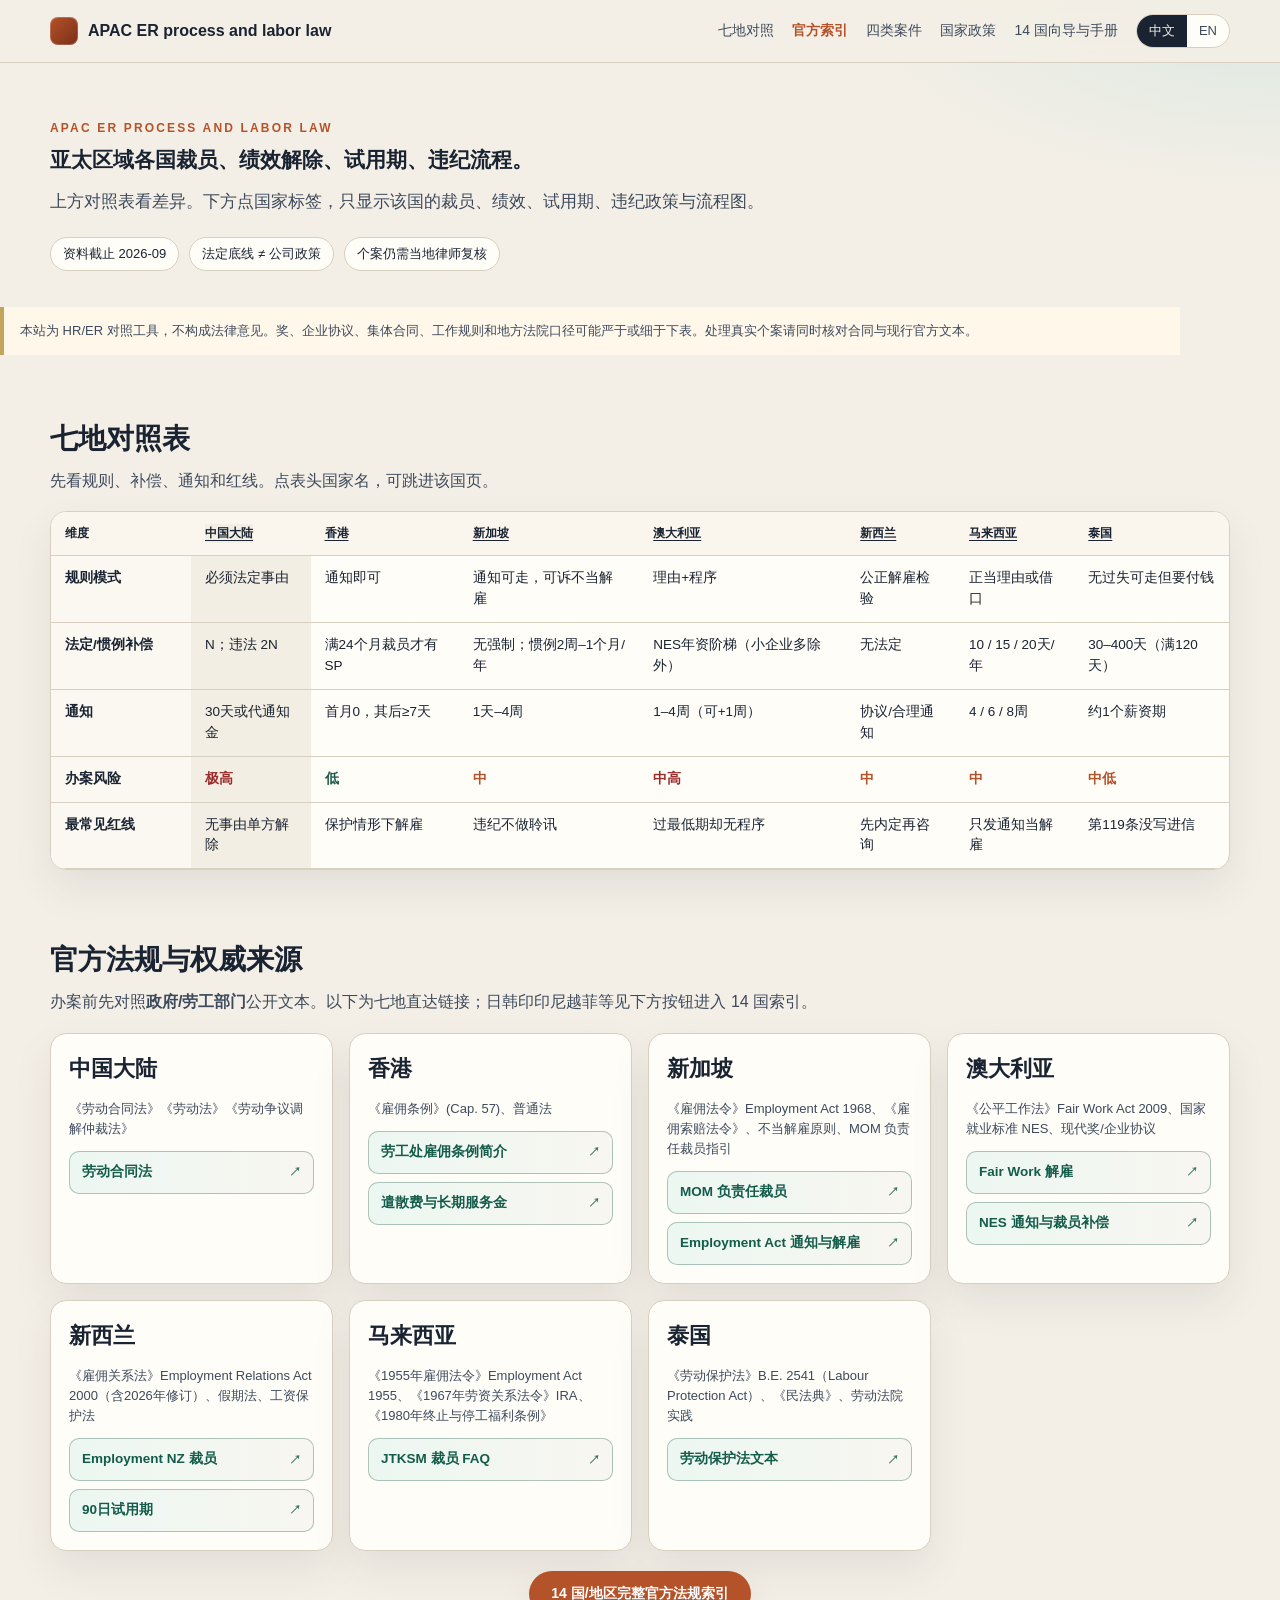
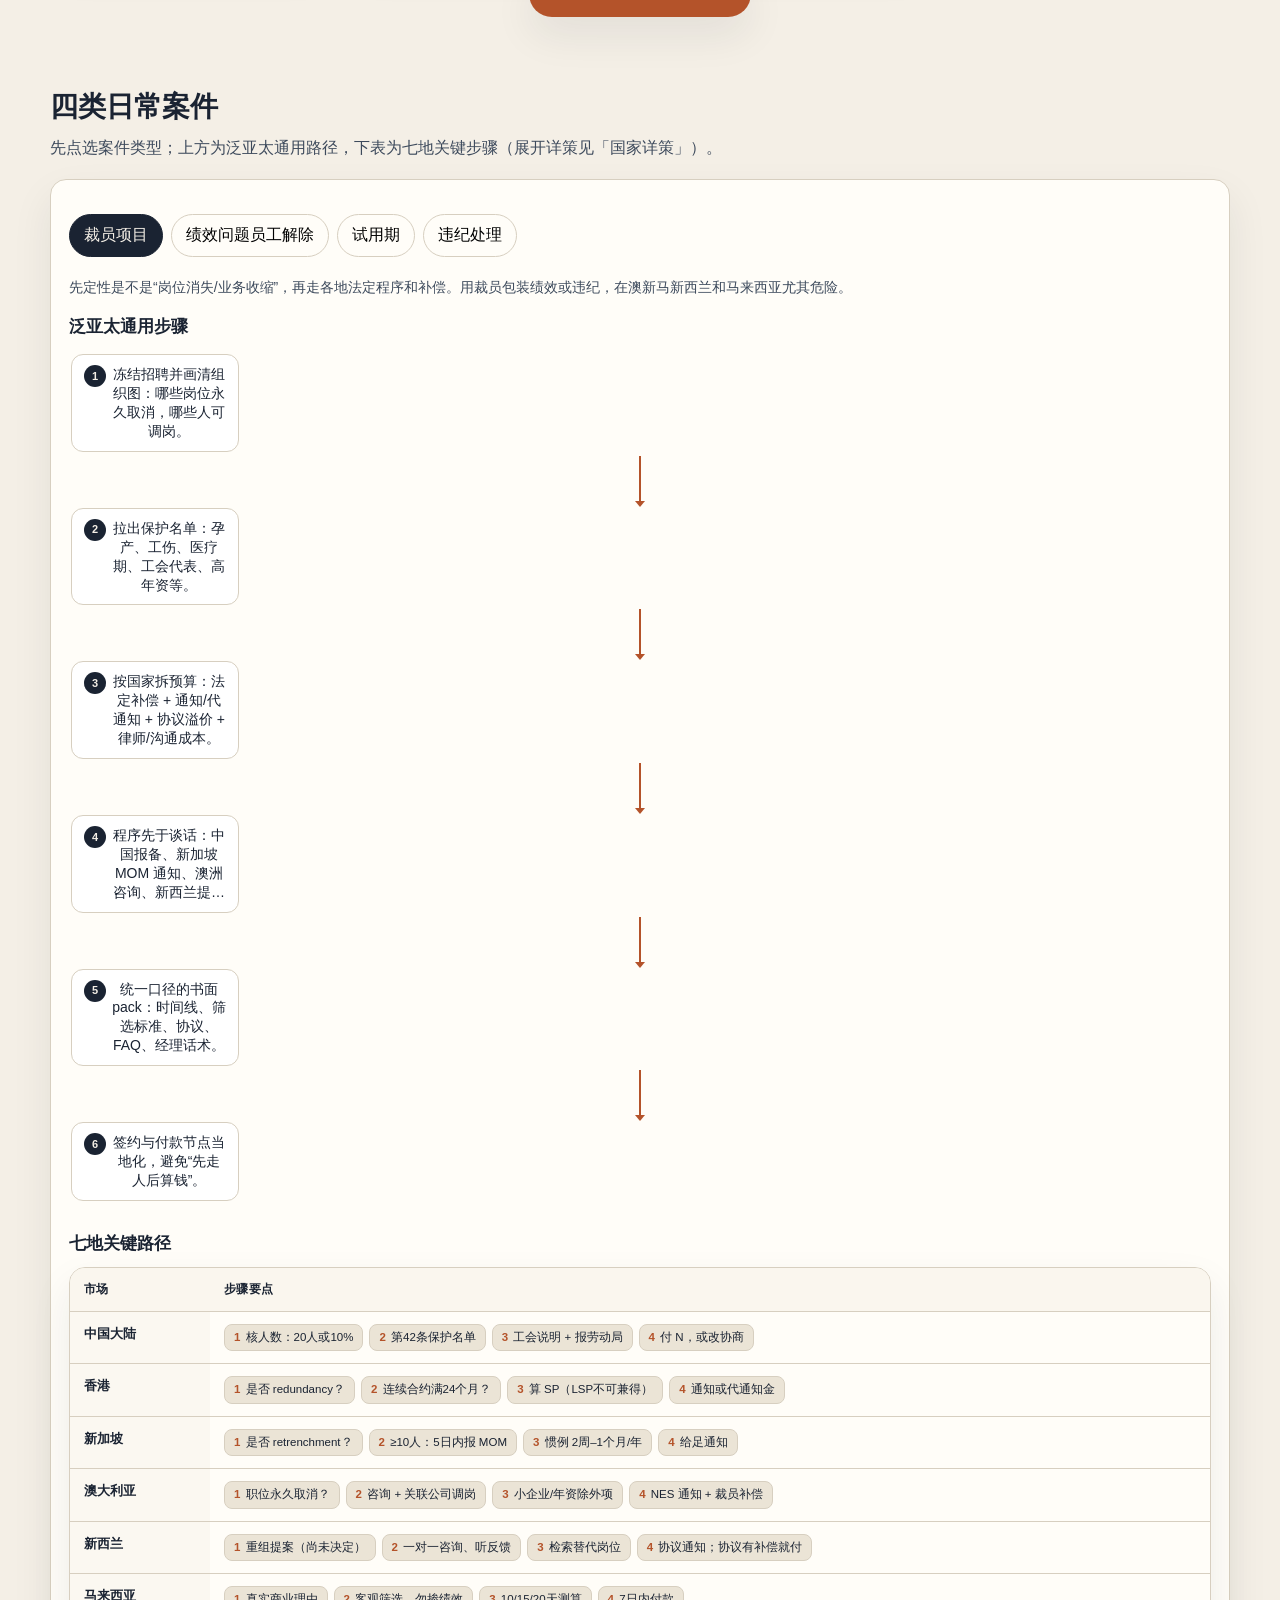
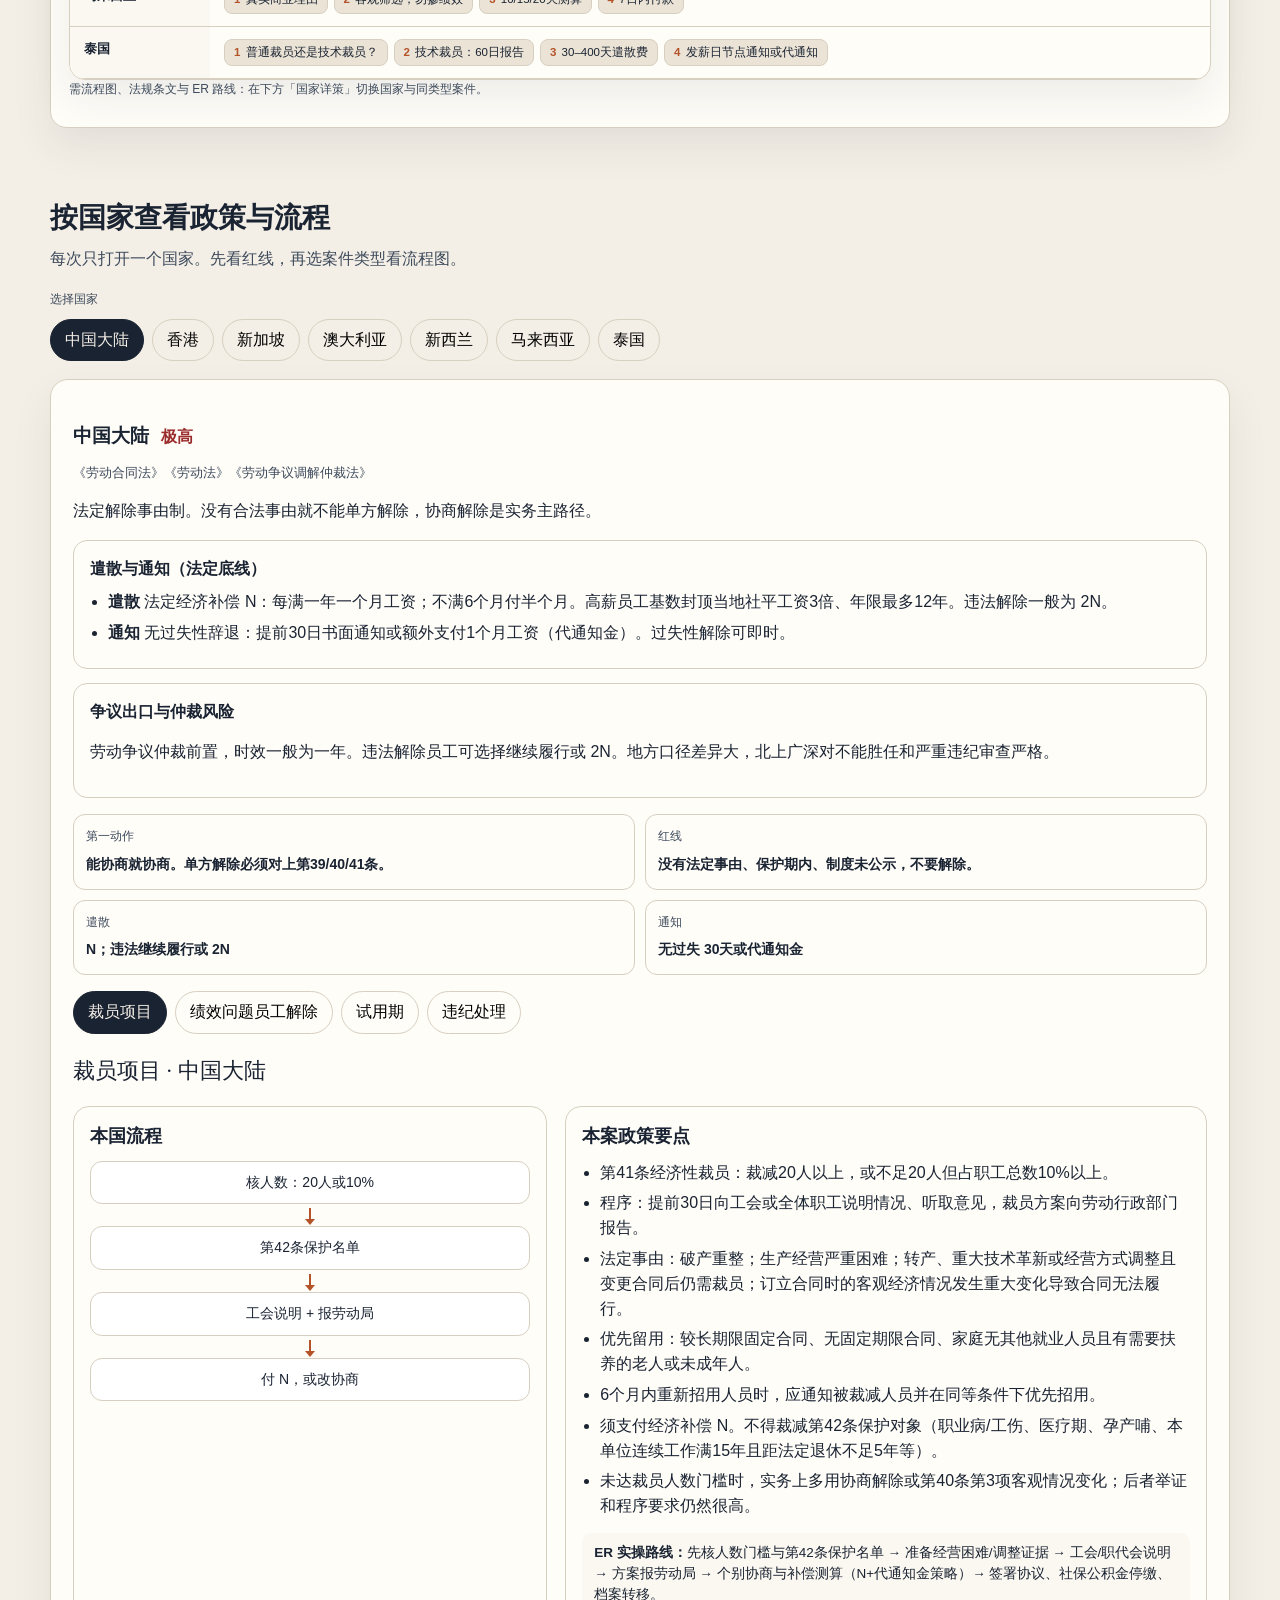
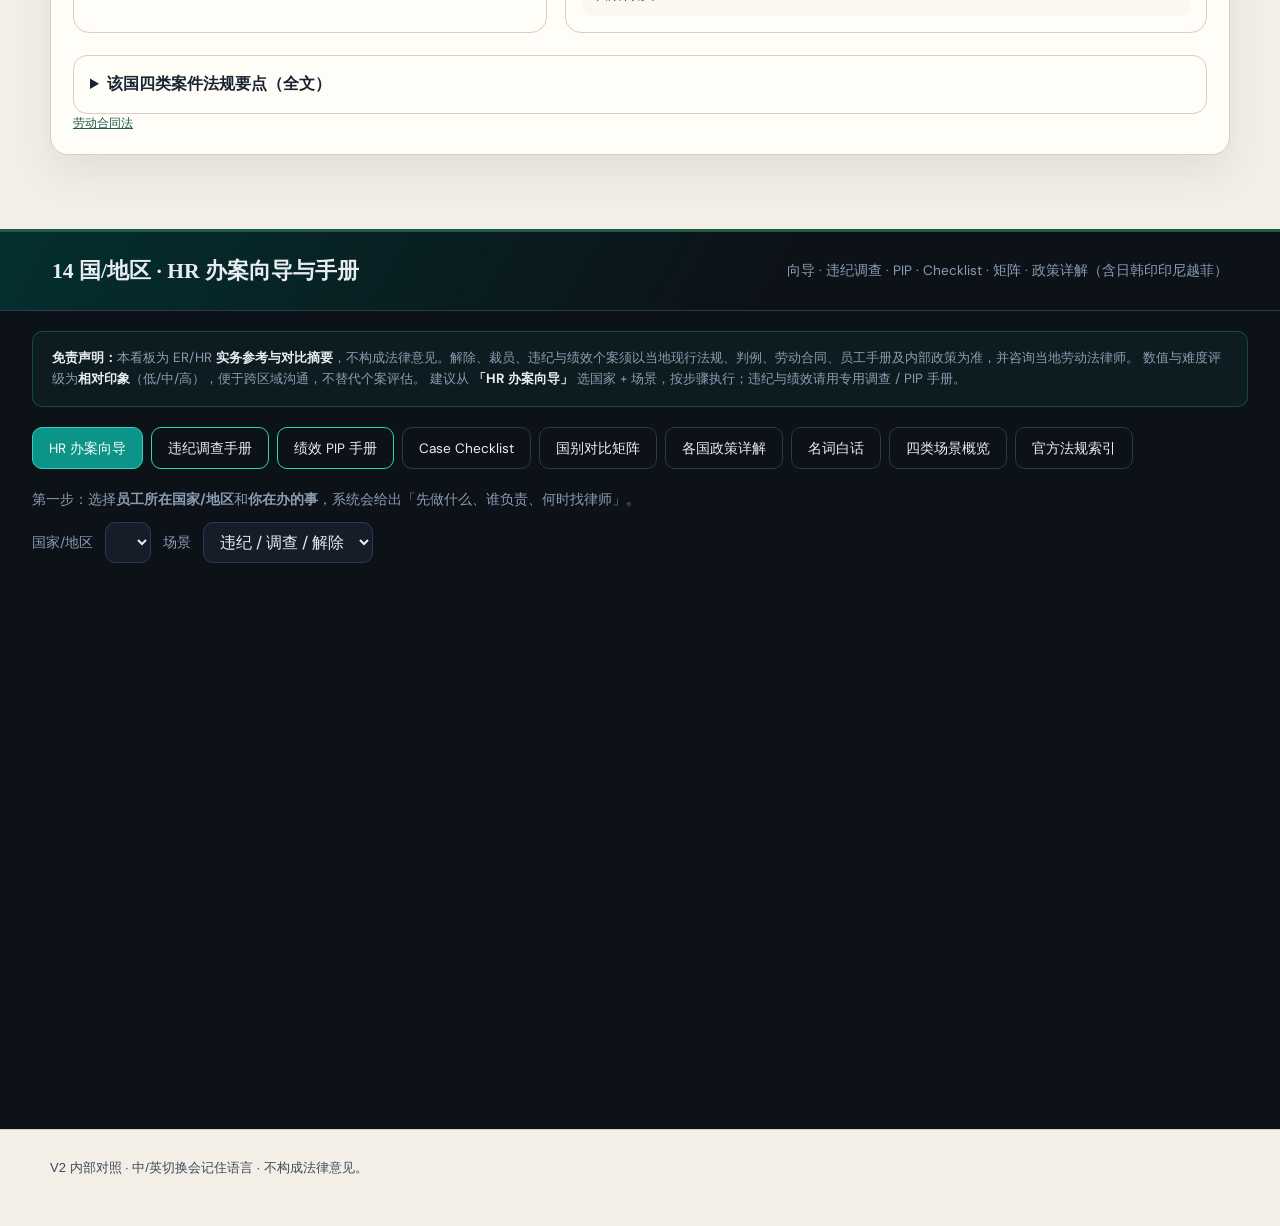
==== commit 1fb14c7f: "Add prominent official sources hub and tabbed case types UI Co-authored-by: Cursor <cursoragent@curs" ====
--- a/web/index.html
+++ b/web/index.html
@@ -16,6 +16,7 @@
       <div class="top-actions">
         <nav class="nav">
           <a href="#compare" id="ui-nav-compare"></a>
+          <a href="#sources" class="nav-sources" id="ui-nav-sources"></a>
           <a href="#cases" id="ui-nav-cases"></a>
           <a href="#countries" id="ui-nav-countries"></a>
           <a href="#tools" id="ui-nav-tools"></a>
@@ -48,6 +49,13 @@
       <div class="table-wrap">
         <table id="matrix"></table>
       </div>
+    </section>
+
+    <section class="section wrap sources-section" id="sources">
+      <h2 id="ui-sources-h2"></h2>
+      <p class="sub" id="ui-sources-sub"></p>
+      <div class="sources-grid grid" id="sources-grid"></div>
+      <p class="sources-more"><a href="#links" id="ui-sources-more14"></a></p>
     </section>
 
     <section class="section wrap" id="cases">
--- a/web/css/styles.css
+++ b/web/css/styles.css
@@ -148,6 +148,70 @@
   display: grid; gap: 16px;
   grid-template-columns: repeat(auto-fit, minmax(280px, 1fr));
 }
+
+.cases-desk { padding: 18px 20px 22px; }
+.cases-intro { font-size: 14px; color: var(--ink-soft); margin: 0 0 16px; line-height: 1.5; }
+.cases-label {
+  font-family: var(--serif); font-size: 17px; margin: 18px 0 10px;
+}
+.cases-label:first-of-type { margin-top: 4px; }
+.cases-flow-h {
+  display: flex; flex-wrap: nowrap; align-items: stretch;
+  overflow-x: auto; gap: 0; padding: 4px 2px 12px;
+  -webkit-overflow-scrolling: touch;
+}
+.cases-flow-h .flow-arr { flex: 0 0 14px; min-height: 48px; }
+.cases-step {
+  flex: 0 0 auto; min-width: 128px; max-width: 168px;
+  font-size: 12px; line-height: 1.35; padding: 10px 10px 10px 8px;
+  display: flex; gap: 6px; align-items: flex-start;
+}
+.cases-step-n {
+  flex: 0 0 22px; height: 22px; border-radius: 50%;
+  background: var(--ink); color: var(--paper); font-size: 11px; font-weight: 700;
+  display: grid; place-items: center;
+}
+.cases-step-t {
+  display: -webkit-box; -webkit-line-clamp: 4; -webkit-box-orient: vertical;
+  overflow: hidden;
+}
+.cases-table-wrap { min-width: 0; margin-top: 4px; }
+.cases-market-table { min-width: 640px; }
+.cases-market-table td { font-size: 13px; }
+.chip-steps { display: flex; flex-wrap: wrap; gap: 6px; }
+.chip-step {
+  font-size: 11.5px; line-height: 1.35; padding: 5px 9px;
+  background: var(--paper-2); border: 1px solid var(--line); border-radius: 8px;
+  max-width: 100%;
+}
+.chip-step b { color: var(--accent); margin-right: 2px; }
+.cases-hint { margin: 12px 0 0; }
+
+.sources-section { scroll-margin-top: 72px; }
+.nav-sources { font-weight: 700; color: var(--accent) !important; }
+.sources-grid { grid-template-columns: repeat(auto-fit, minmax(260px, 1fr)); }
+.source-card { border-color: #1e5a4a44; }
+.source-card h3 { font-size: 20px; }
+.source-links { display: flex; flex-direction: column; gap: 8px; margin-top: 10px; }
+.source-link {
+  display: flex; justify-content: space-between; align-items: center; gap: 10px;
+  padding: 10px 12px; background: linear-gradient(90deg, #ecf7f2, #f8f6f0);
+  border: 1px solid #1e5a4a55; border-radius: 10px;
+  color: #145c4a; font-weight: 600; font-size: 13.5px; text-decoration: none;
+  transition: border-color 0.15s, box-shadow 0.15s;
+}
+.source-link:hover {
+  border-color: var(--accent); box-shadow: 0 2px 8px rgba(30, 90, 74, 0.12);
+}
+.source-ext { font-size: 12px; opacity: 0.85; }
+.sources-more { margin: 20px 0 0; text-align: center; }
+.sources-more a {
+  display: inline-block; padding: 12px 22px;
+  background: var(--accent); color: #fff !important; border-radius: 999px;
+  font-weight: 700; font-size: 14px; text-decoration: none;
+  box-shadow: var(--shadow);
+}
+.sources-more a:hover { filter: brightness(1.05); }
 .card {
   background: var(--card); border: 1px solid var(--line);
   border-radius: 16px; padding: 18px; box-shadow: var(--shadow);
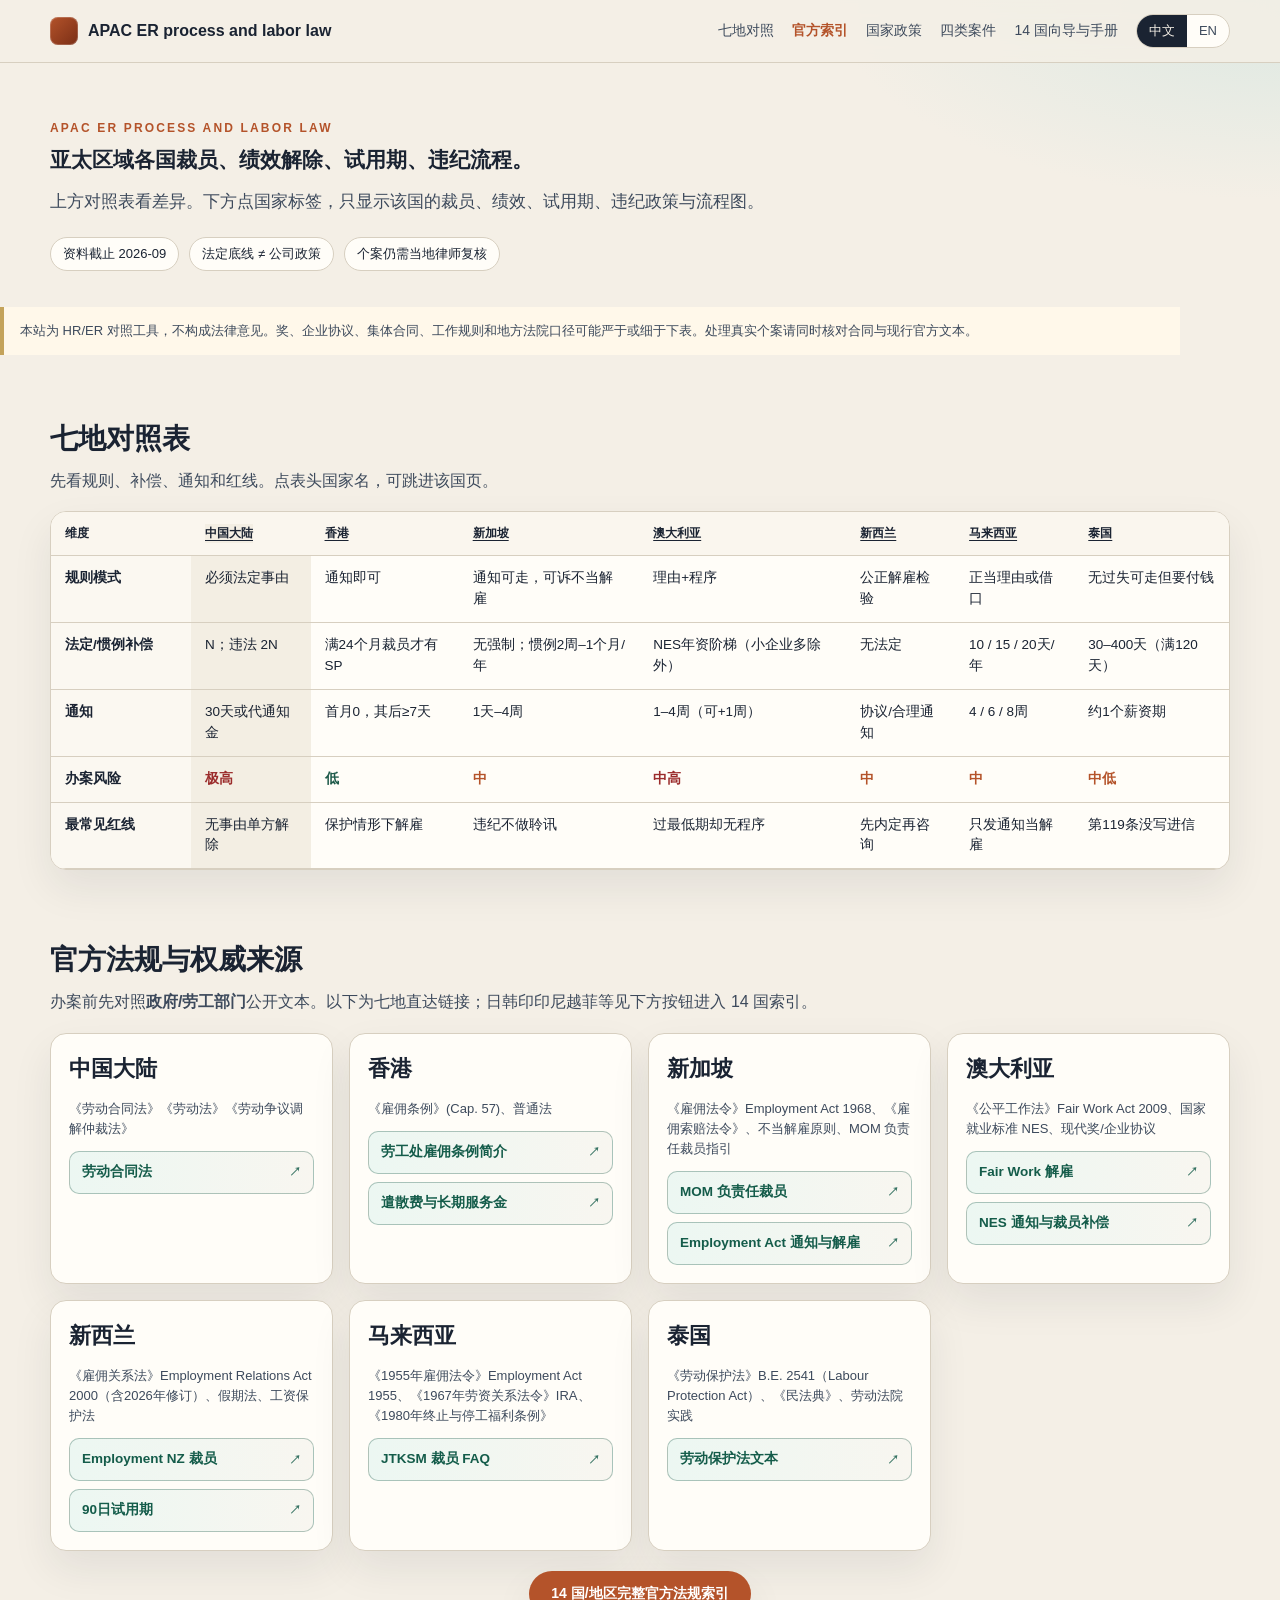
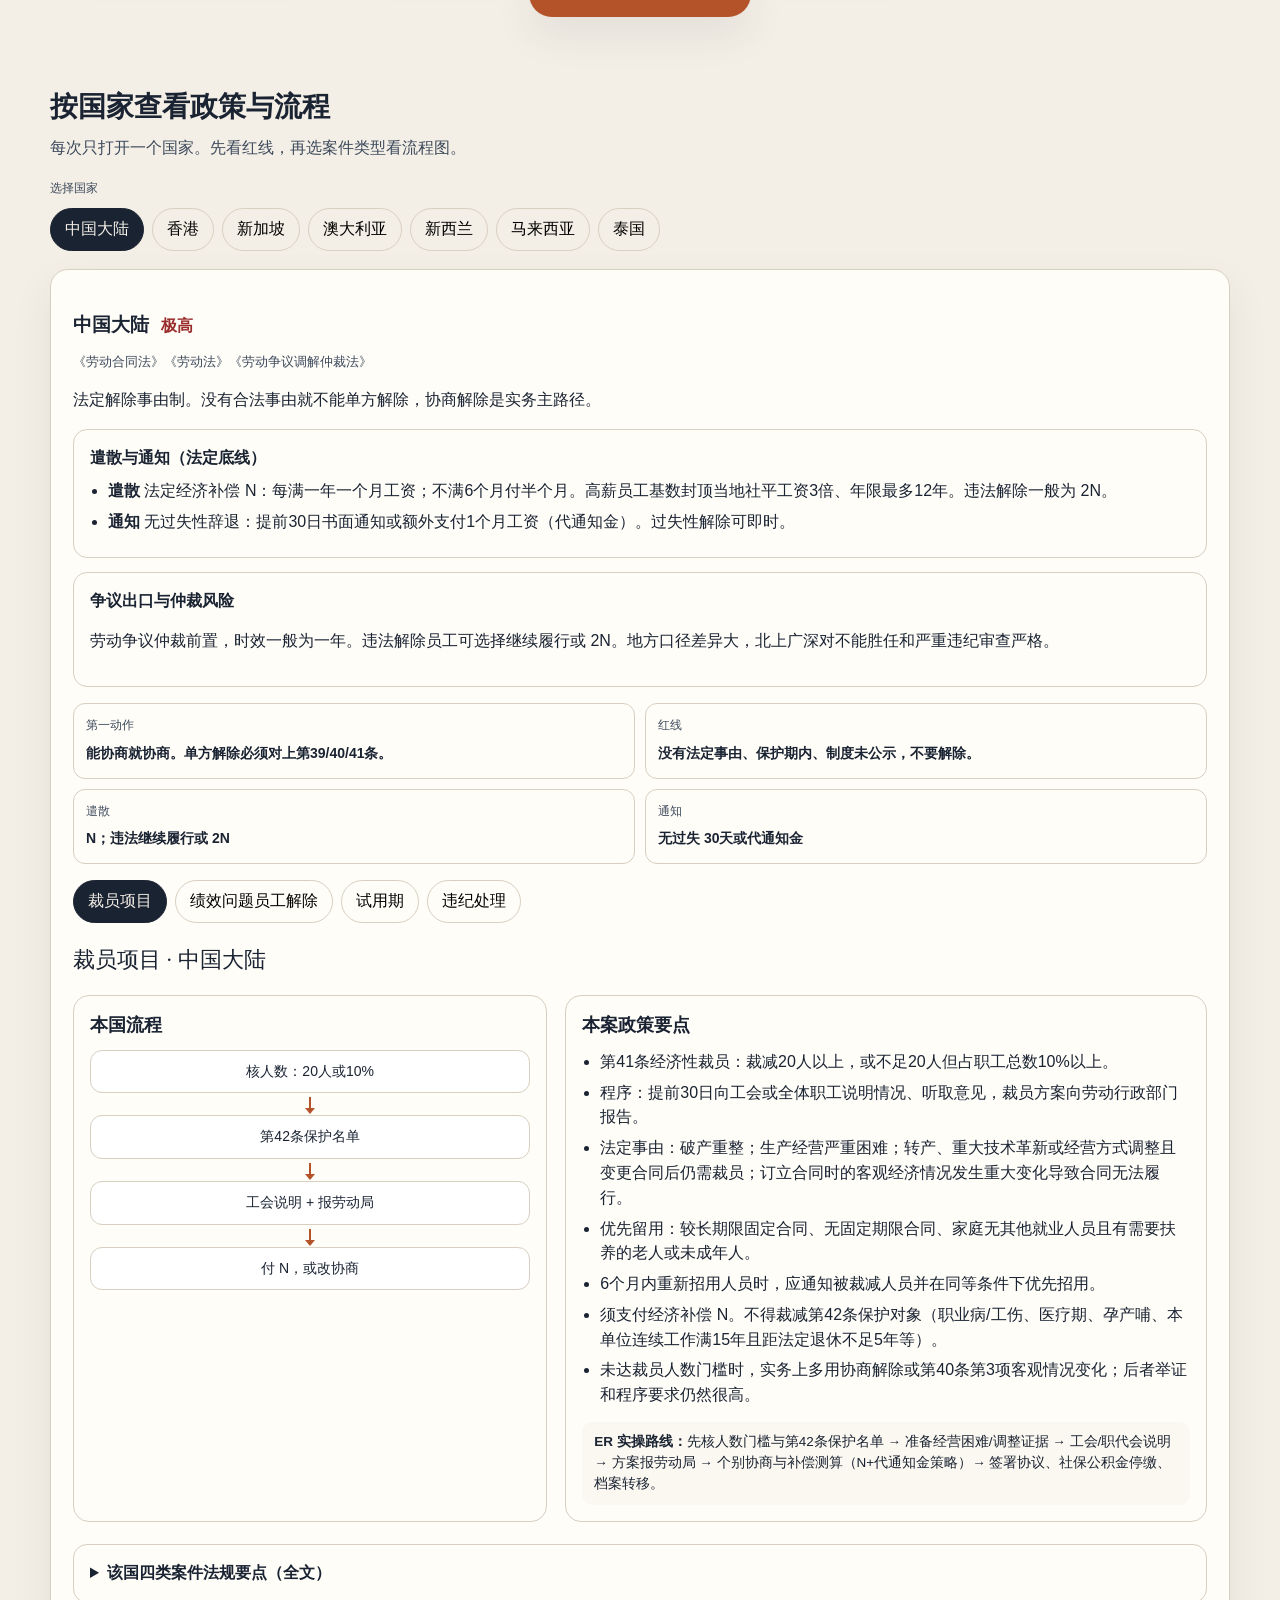
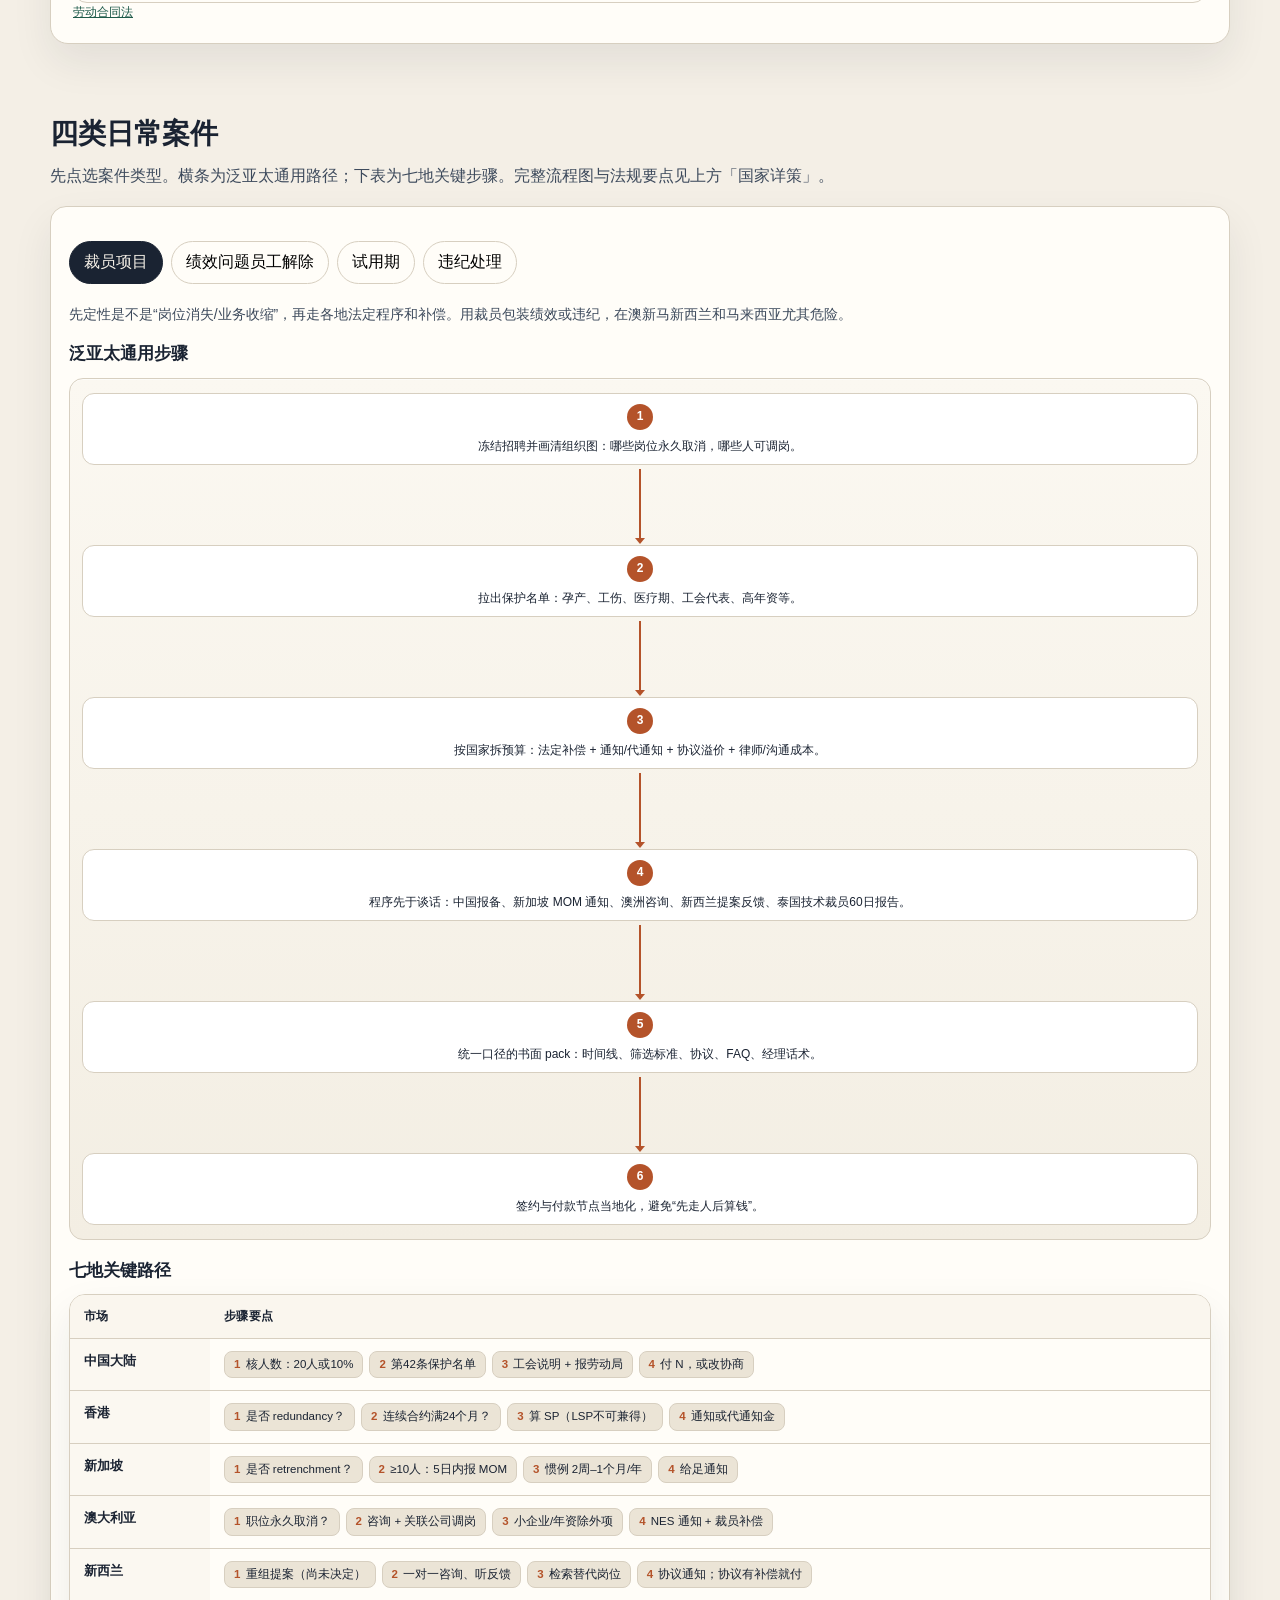
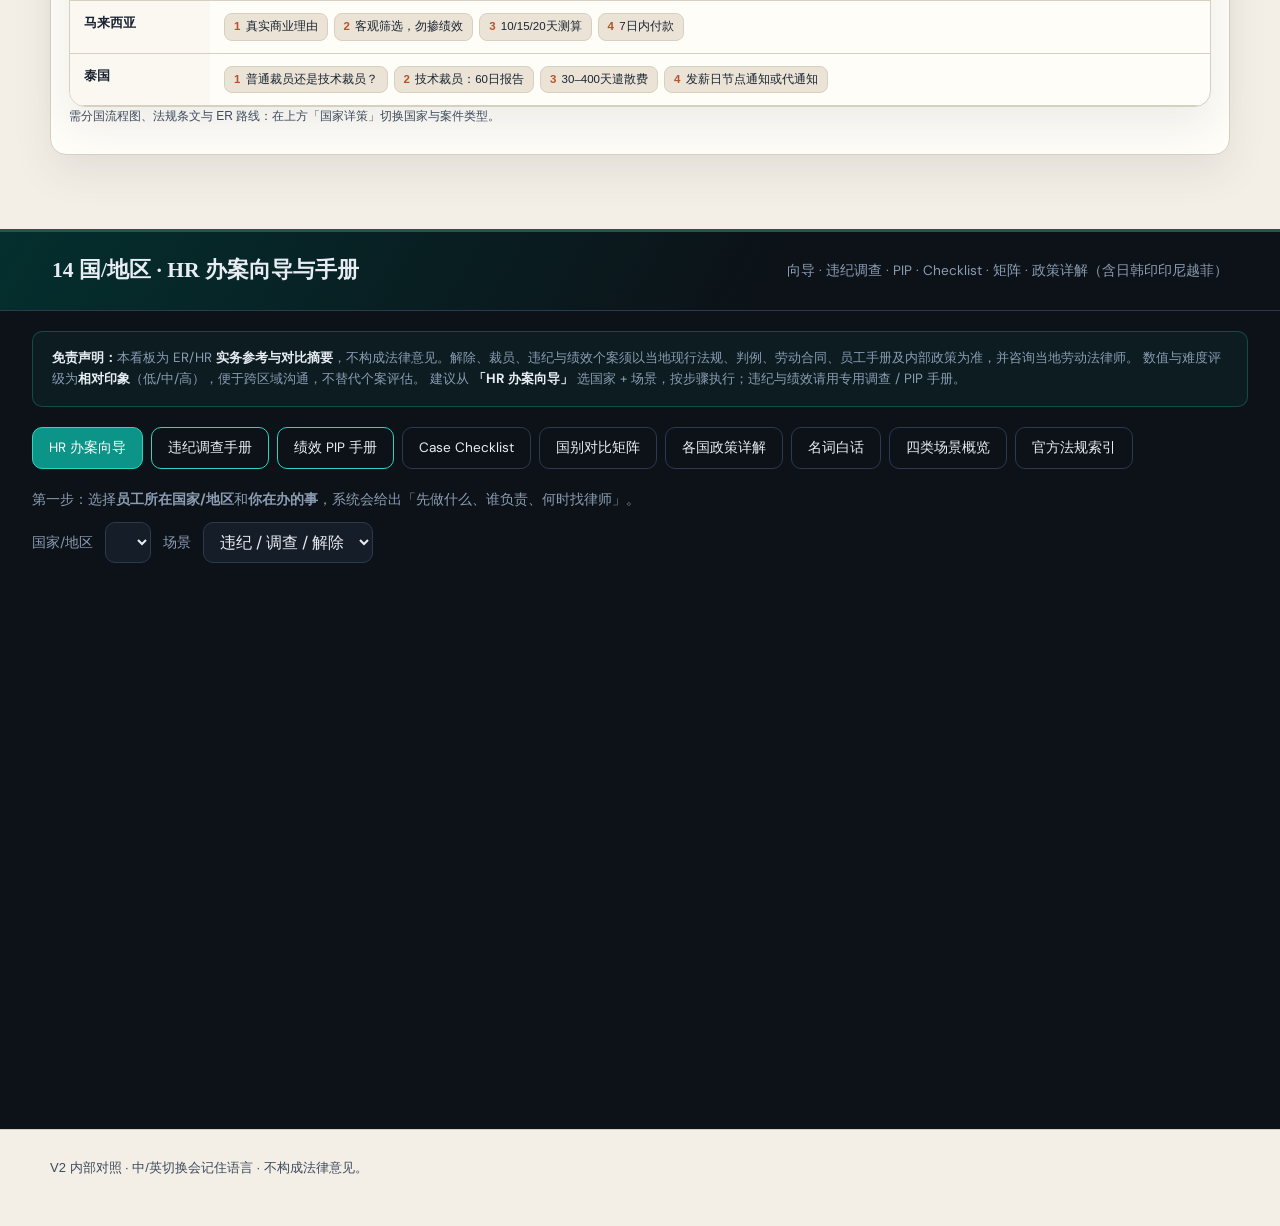
==== commit d0f30f8e: "Reorder country guides before cases; full-width horizontal case flow bar Co-authored-by: Cursor <cur" ====
--- a/web/index.html
+++ b/web/index.html
@@ -17,8 +17,8 @@
         <nav class="nav">
           <a href="#compare" id="ui-nav-compare"></a>
           <a href="#sources" class="nav-sources" id="ui-nav-sources"></a>
+          <a href="#countries" id="ui-nav-countries"></a>
           <a href="#cases" id="ui-nav-cases"></a>
-          <a href="#countries" id="ui-nav-countries"></a>
           <a href="#tools" id="ui-nav-tools"></a>
         </nav>
         <div class="lang-switch" role="group" id="lang-switch">
@@ -58,18 +58,18 @@
       <p class="sources-more"><a href="#links" id="ui-sources-more14"></a></p>
     </section>
 
-    <section class="section wrap" id="cases">
-      <h2 id="ui-cases-h2"></h2>
-      <p class="sub" id="ui-cases-sub"></p>
-      <div id="cases-root"></div>
-    </section>
-
     <section class="section wrap" id="countries">
       <h2 id="ui-countries-h2"></h2>
       <p class="sub" id="ui-countries-sub"></p>
       <p class="hint" id="ui-pick-country"></p>
       <div class="filters country-tabs" id="country-tabs"></div>
       <article class="country-desk" id="country-desk"></article>
+    </section>
+
+    <section class="section wrap" id="cases">
+      <h2 id="ui-cases-h2"></h2>
+      <p class="sub" id="ui-cases-sub"></p>
+      <div id="cases-root"></div>
     </section>
   </main>
 
--- a/web/css/styles.css
+++ b/web/css/styles.css
@@ -155,25 +155,43 @@
   font-family: var(--serif); font-size: 17px; margin: 18px 0 10px;
 }
 .cases-label:first-of-type { margin-top: 4px; }
+.cases-flow-track {
+  width: 100%; padding: 14px 12px; margin-bottom: 4px;
+  background: linear-gradient(180deg, #fbf8f1 0%, #f3eee3 100%);
+  border: 1px solid var(--line); border-radius: 14px;
+  box-shadow: inset 0 1px 0 rgba(255, 255, 255, 0.6);
+}
 .cases-flow-h {
   display: flex; flex-wrap: nowrap; align-items: stretch;
-  overflow-x: auto; gap: 0; padding: 4px 2px 12px;
-  -webkit-overflow-scrolling: touch;
-}
-.cases-flow-h .flow-arr { flex: 0 0 14px; min-height: 48px; }
+  width: 100%; gap: 0; padding: 0; overflow: visible;
+}
+.cases-flow-h .flow-arr {
+  flex: 0 0 clamp(18px, 2.5vw, 32px); min-height: 72px; align-self: center;
+}
 .cases-step {
-  flex: 0 0 auto; min-width: 128px; max-width: 168px;
-  font-size: 12px; line-height: 1.35; padding: 10px 10px 10px 8px;
-  display: flex; gap: 6px; align-items: flex-start;
+  flex: 1 1 0; min-width: 0; max-width: none;
+  min-height: 72px; font-size: 12.5px; line-height: 1.4;
+  padding: 12px 10px; display: flex; flex-direction: column;
+  gap: 8px; align-items: center; text-align: center;
+  justify-content: flex-start;
 }
 .cases-step-n {
-  flex: 0 0 22px; height: 22px; border-radius: 50%;
-  background: var(--ink); color: var(--paper); font-size: 11px; font-weight: 700;
+  flex: 0 0 auto; width: 26px; height: 26px; border-radius: 50%;
+  background: var(--accent); color: #fff; font-size: 12px; font-weight: 700;
   display: grid; place-items: center;
 }
 .cases-step-t {
-  display: -webkit-box; -webkit-line-clamp: 4; -webkit-box-orient: vertical;
-  overflow: hidden;
+  width: 100%; font-size: 12px; line-height: 1.35;
+  display: -webkit-box; -webkit-line-clamp: 5; -webkit-box-orient: vertical;
+  overflow: hidden; text-align: center;
+}
+@media (max-width: 900px) {
+  .cases-flow-track {
+    overflow-x: auto; -webkit-overflow-scrolling: touch;
+    padding-bottom: 10px;
+  }
+  .cases-flow-h { min-width: min(100%, calc(var(--case-steps, 5) * 136px)); }
+  .cases-step { flex: 1 0 120px; }
 }
 .cases-table-wrap { min-width: 0; margin-top: 4px; }
 .cases-market-table { min-width: 640px; }
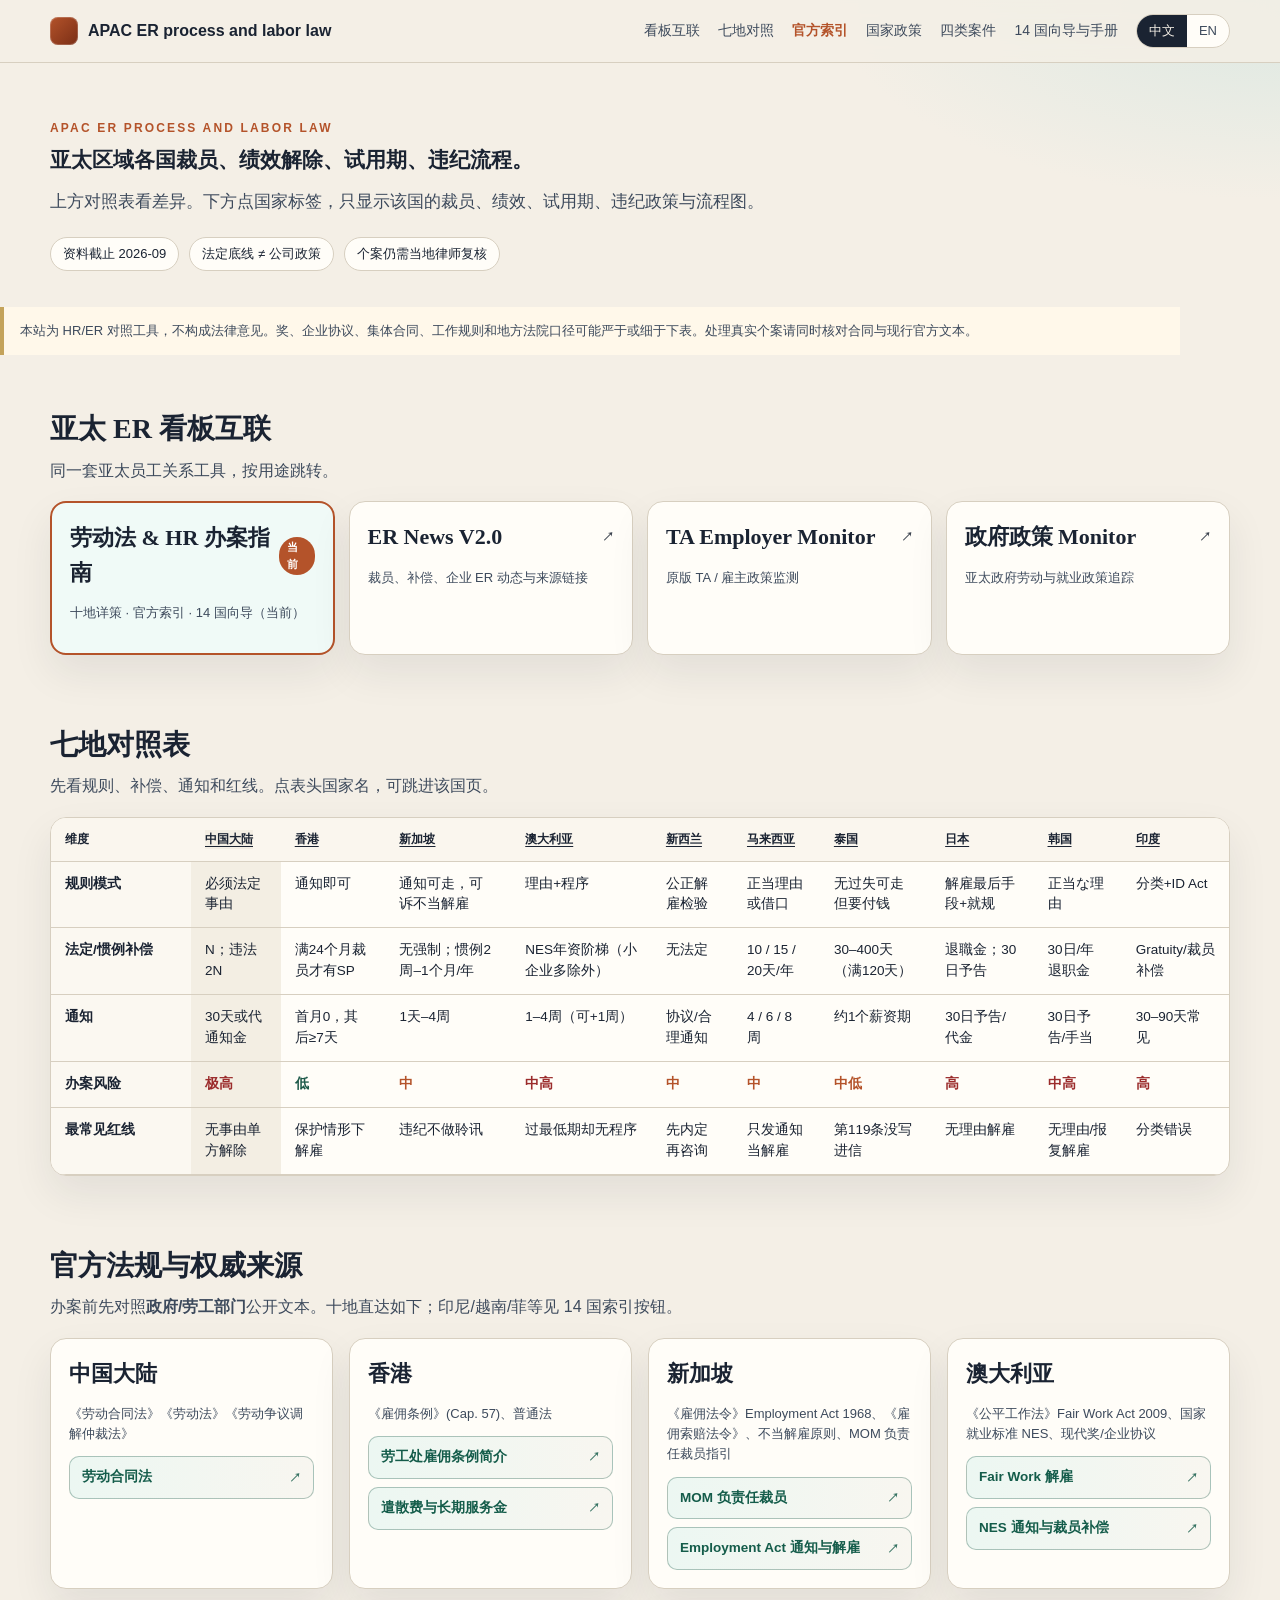
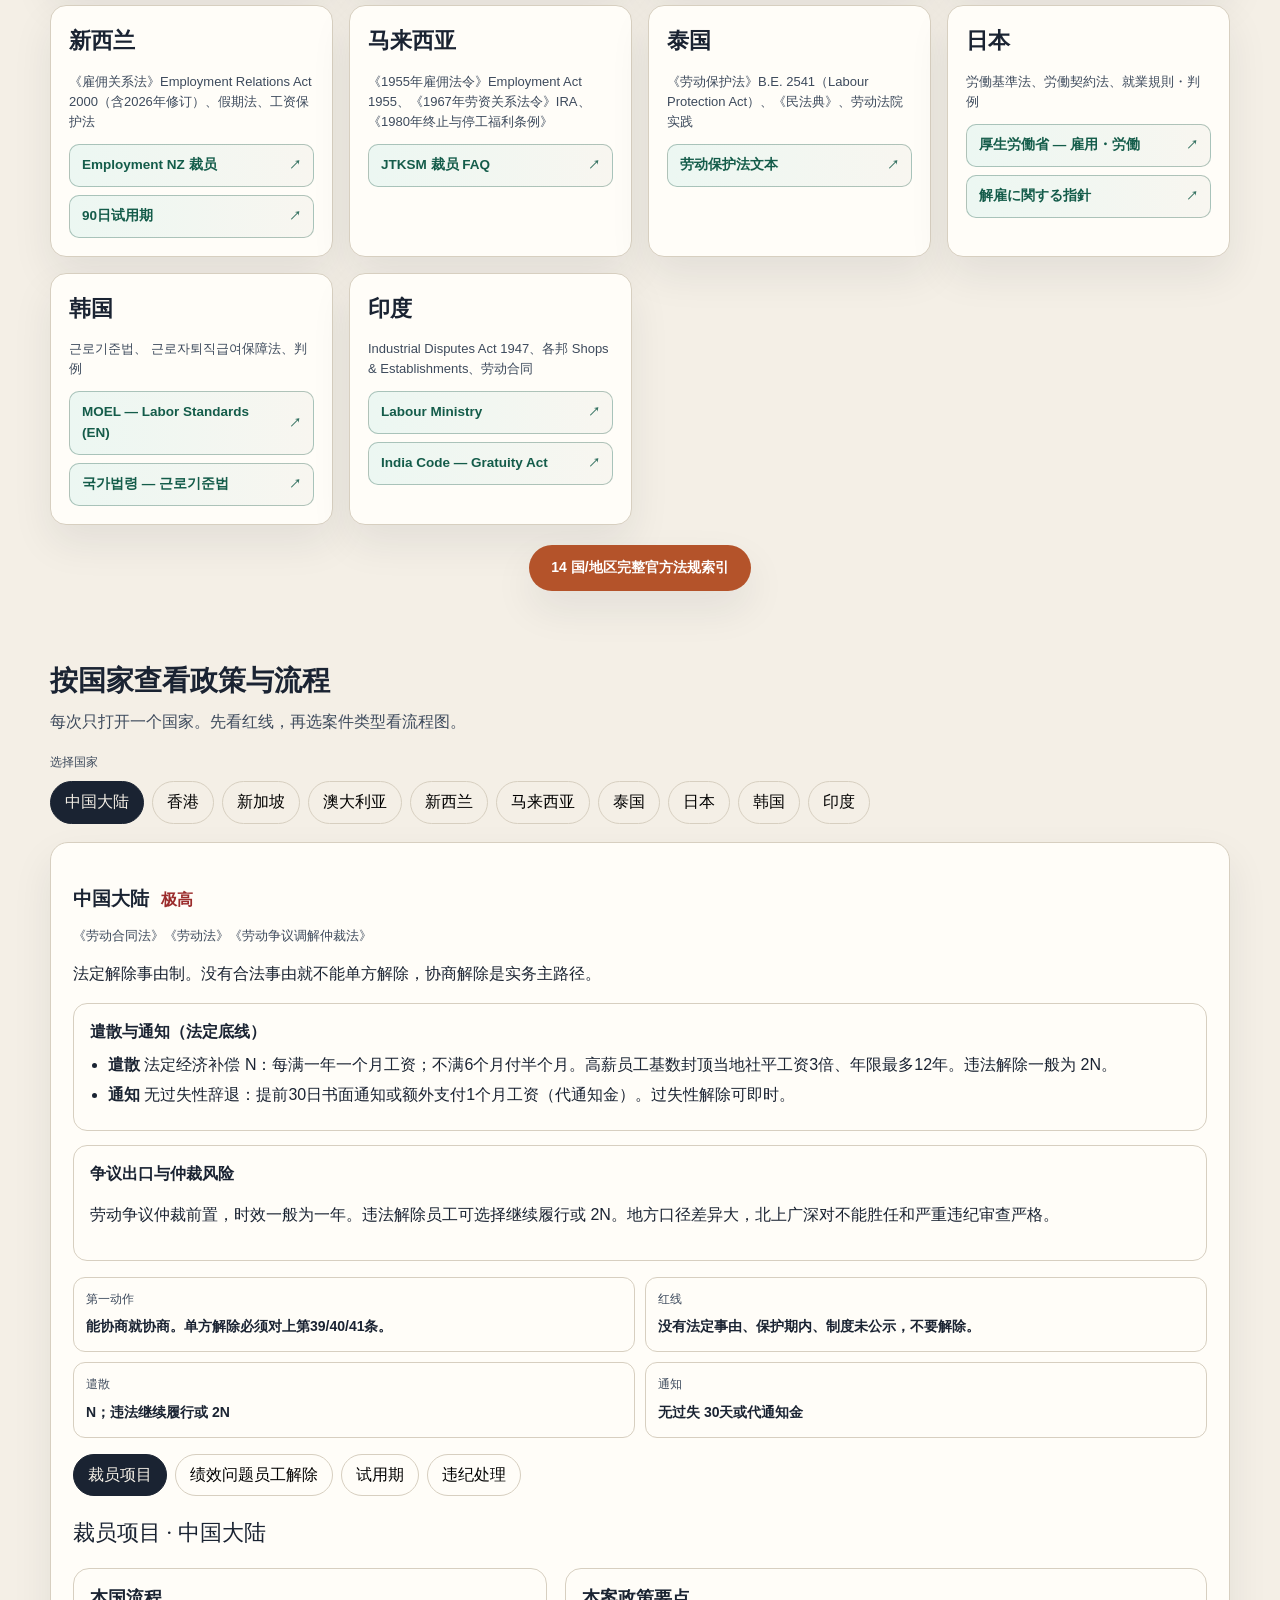
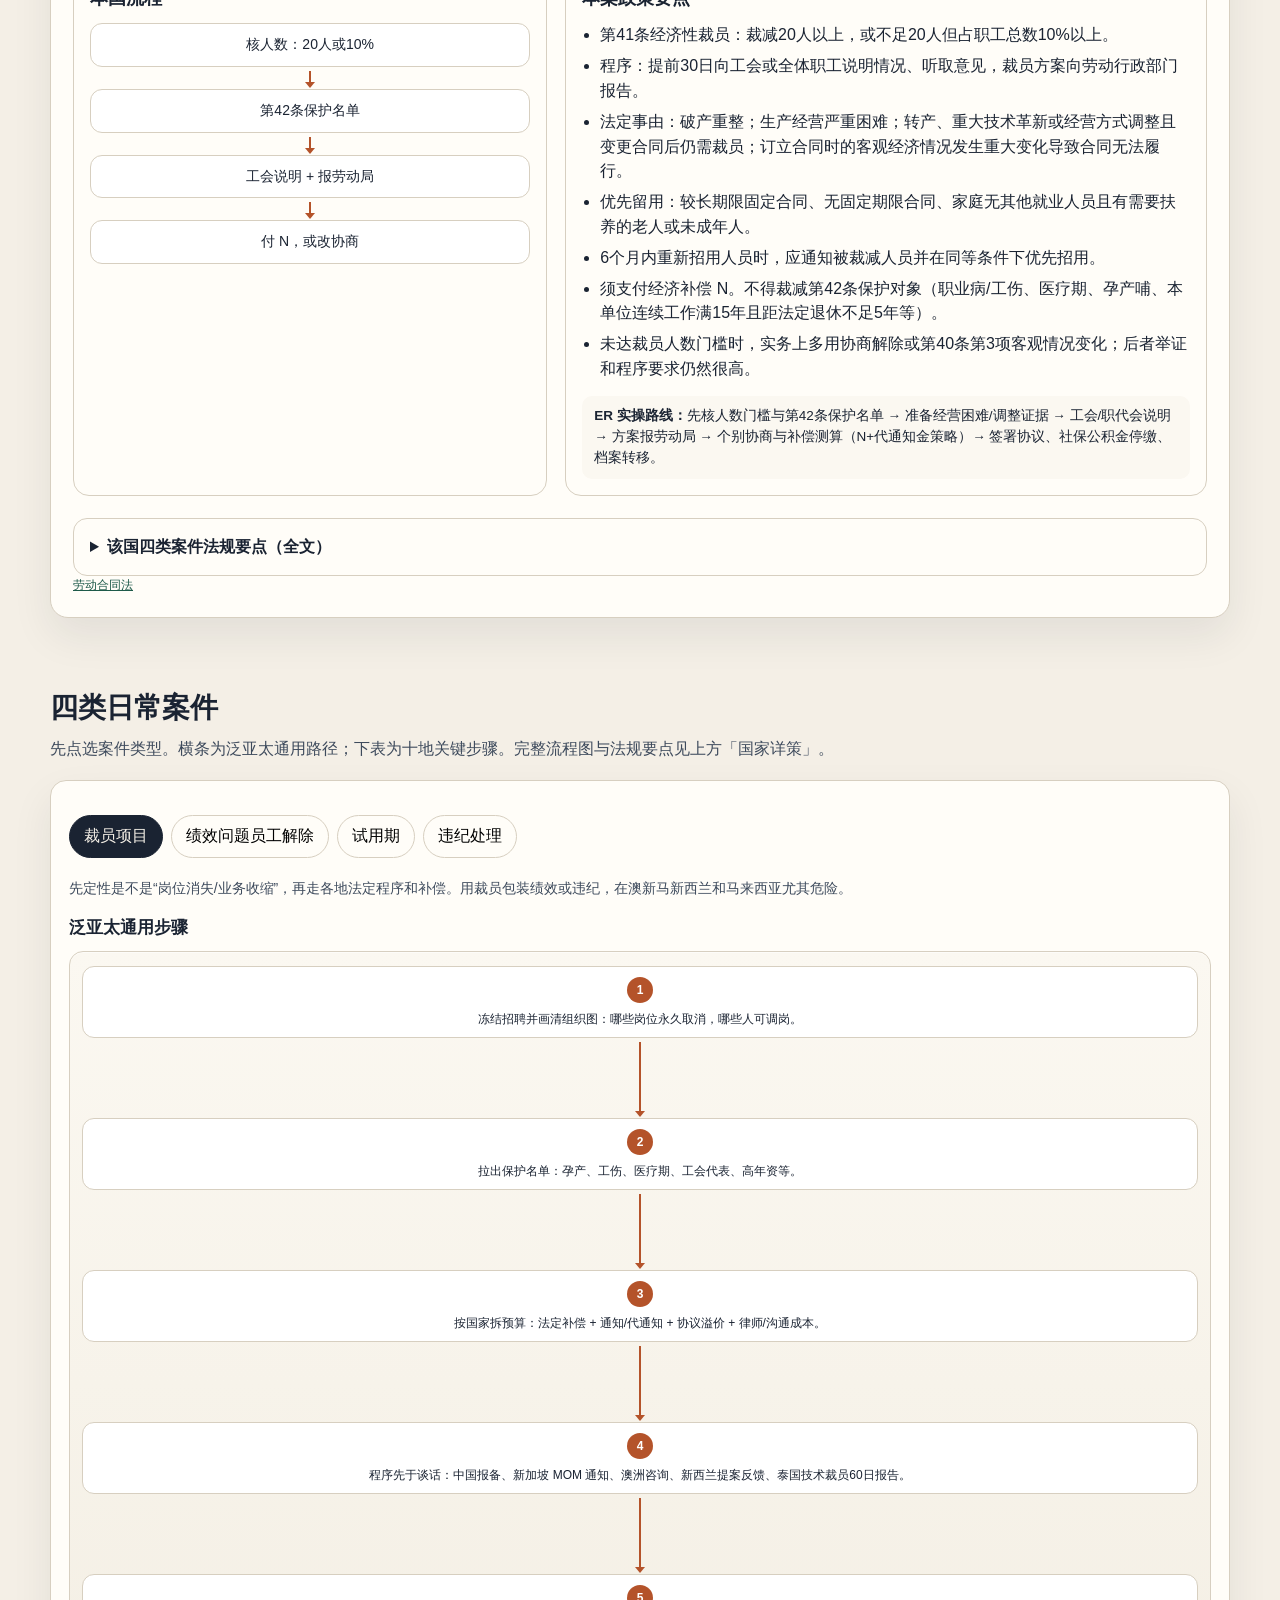
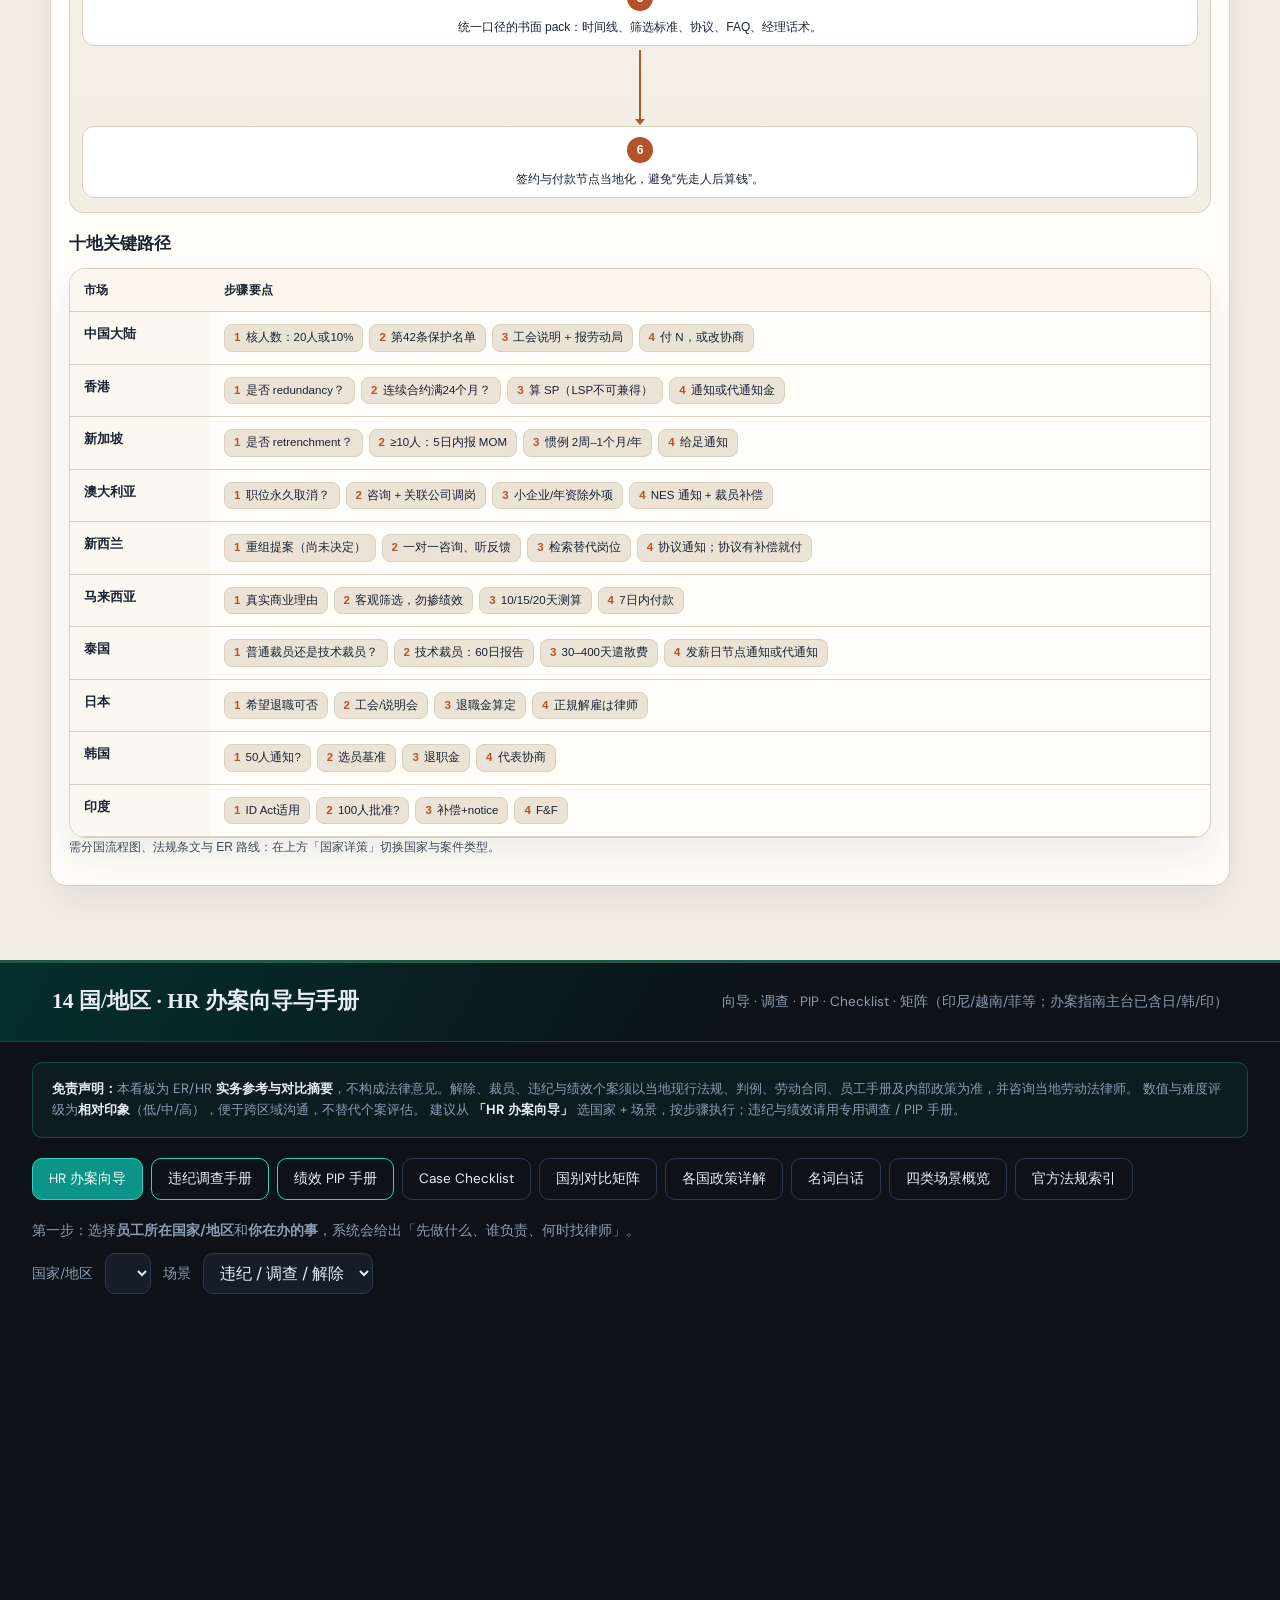
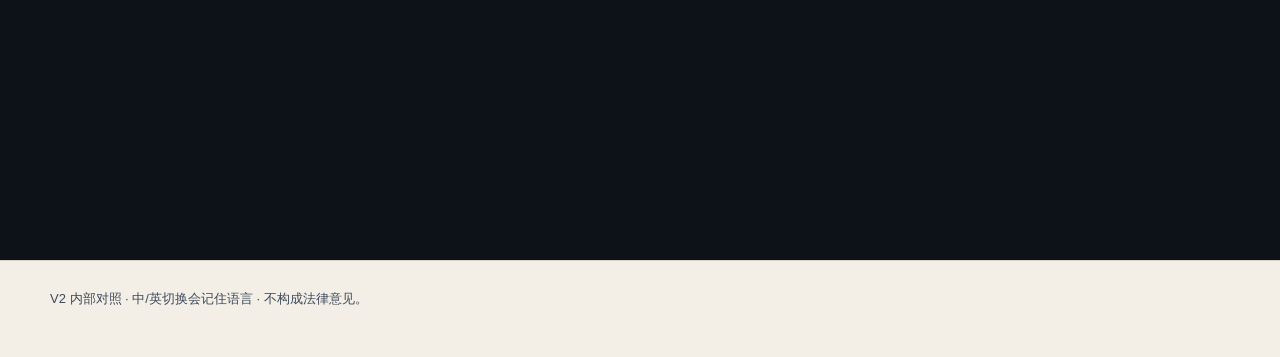
==== commit eef8fb16: "Add Japan Korea India to desk, dashboard hub links across APAC monitors Co-authored-by: Cursor <curs" ====
--- a/web/index.html
+++ b/web/index.html
@@ -15,6 +15,7 @@
       <div class="brand"><span class="mark"></span><span id="ui-brand"></span></div>
       <div class="top-actions">
         <nav class="nav">
+          <a href="#hub" id="ui-nav-hub"></a>
           <a href="#compare" id="ui-nav-compare"></a>
           <a href="#sources" class="nav-sources" id="ui-nav-sources"></a>
           <a href="#countries" id="ui-nav-countries"></a>
@@ -42,6 +43,12 @@
     </section>
 
     <p class="notice wrap" id="ui-notice"></p>
+
+    <section class="section wrap hub-section" id="hub">
+      <h2 id="ui-hub-h2"></h2>
+      <p class="sub" id="ui-hub-sub"></p>
+      <div class="hub-grid" id="hub-grid"></div>
+    </section>
 
     <section class="section wrap" id="compare">
       <h2 id="ui-compare-h2"></h2>
@@ -78,7 +85,7 @@
     <div class="er14-tools-head">
       <div class="er14-tools-head-inner wrap">
         <h2 style="font-size:1.35rem;margin:0;color:#e8edf4">14 国/地区 · HR 办案向导与手册</h2>
-        <p style="margin:0.35rem 0 0;color:#8b9cb3;font-size:0.85rem">向导 · 违纪调查 · PIP · Checklist · 矩阵 · 政策详解（含日韩印印尼越菲）</p>
+        <p style="margin:0.35rem 0 0;color:#8b9cb3;font-size:0.85rem">向导 · 调查 · PIP · Checklist · 矩阵（印尼/越南/菲等；办案指南主台已含日/韩/印）</p>
       </div>
     </div>
     <div class="er14-container">
@@ -182,6 +189,7 @@
   </footer>
   <script src="js/er-data.js"></script>
   <script src="js/er-compact.js"></script>
+  <script src="js/er-extra-markets.js"></script>
   <script src="js/er-app.js"></script>
   <script src="js/tools-app.js"></script>
   <script src="er-playbooks.js"></script>
--- a/web/css/styles.css
+++ b/web/css/styles.css
@@ -205,6 +205,26 @@
 .chip-step b { color: var(--accent); margin-right: 2px; }
 .cases-hint { margin: 12px 0 0; }
 
+.hub-section { padding-top: 8px; }
+.hub-grid {
+  display: grid; gap: 14px;
+  grid-template-columns: repeat(auto-fit, minmax(240px, 1fr));
+}
+.hub-card {
+  display: block; text-decoration: none; color: inherit;
+  transition: border-color 0.15s, transform 0.12s;
+}
+a.hub-card:hover {
+  border-color: var(--accent); transform: translateY(-1px);
+}
+.hub-card h3 {
+  font-size: 18px; display: flex; align-items: center; justify-content: space-between; gap: 8px;
+}
+.hub-card.is-current { border: 2px solid var(--accent); background: #f0faf7; }
+.hub-now {
+  font-size: 11px; font-weight: 700; padding: 2px 8px; border-radius: 999px;
+  background: var(--accent); color: #fff; font-family: system-ui, sans-serif;
+}
 .sources-section { scroll-margin-top: 72px; }
 .nav-sources { font-weight: 700; color: var(--accent) !important; }
 .sources-grid { grid-template-columns: repeat(auto-fit, minmax(260px, 1fr)); }
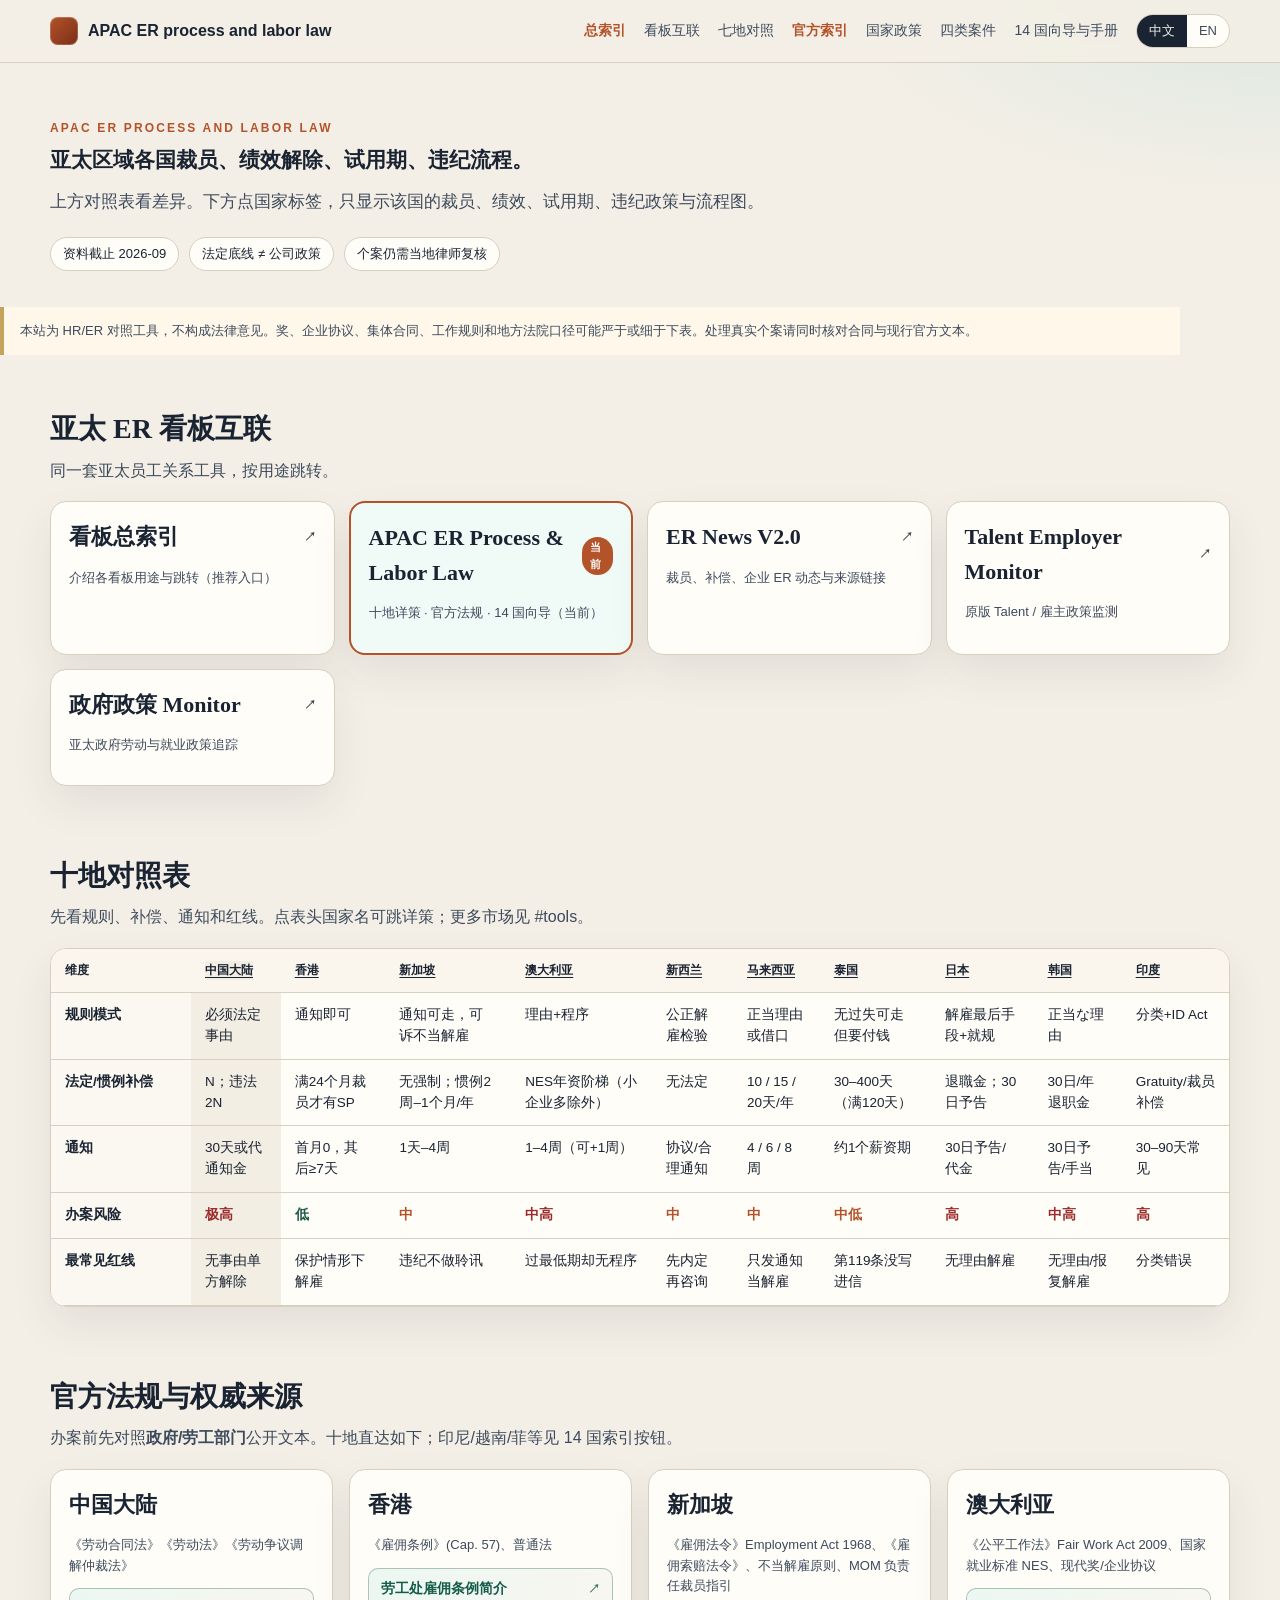
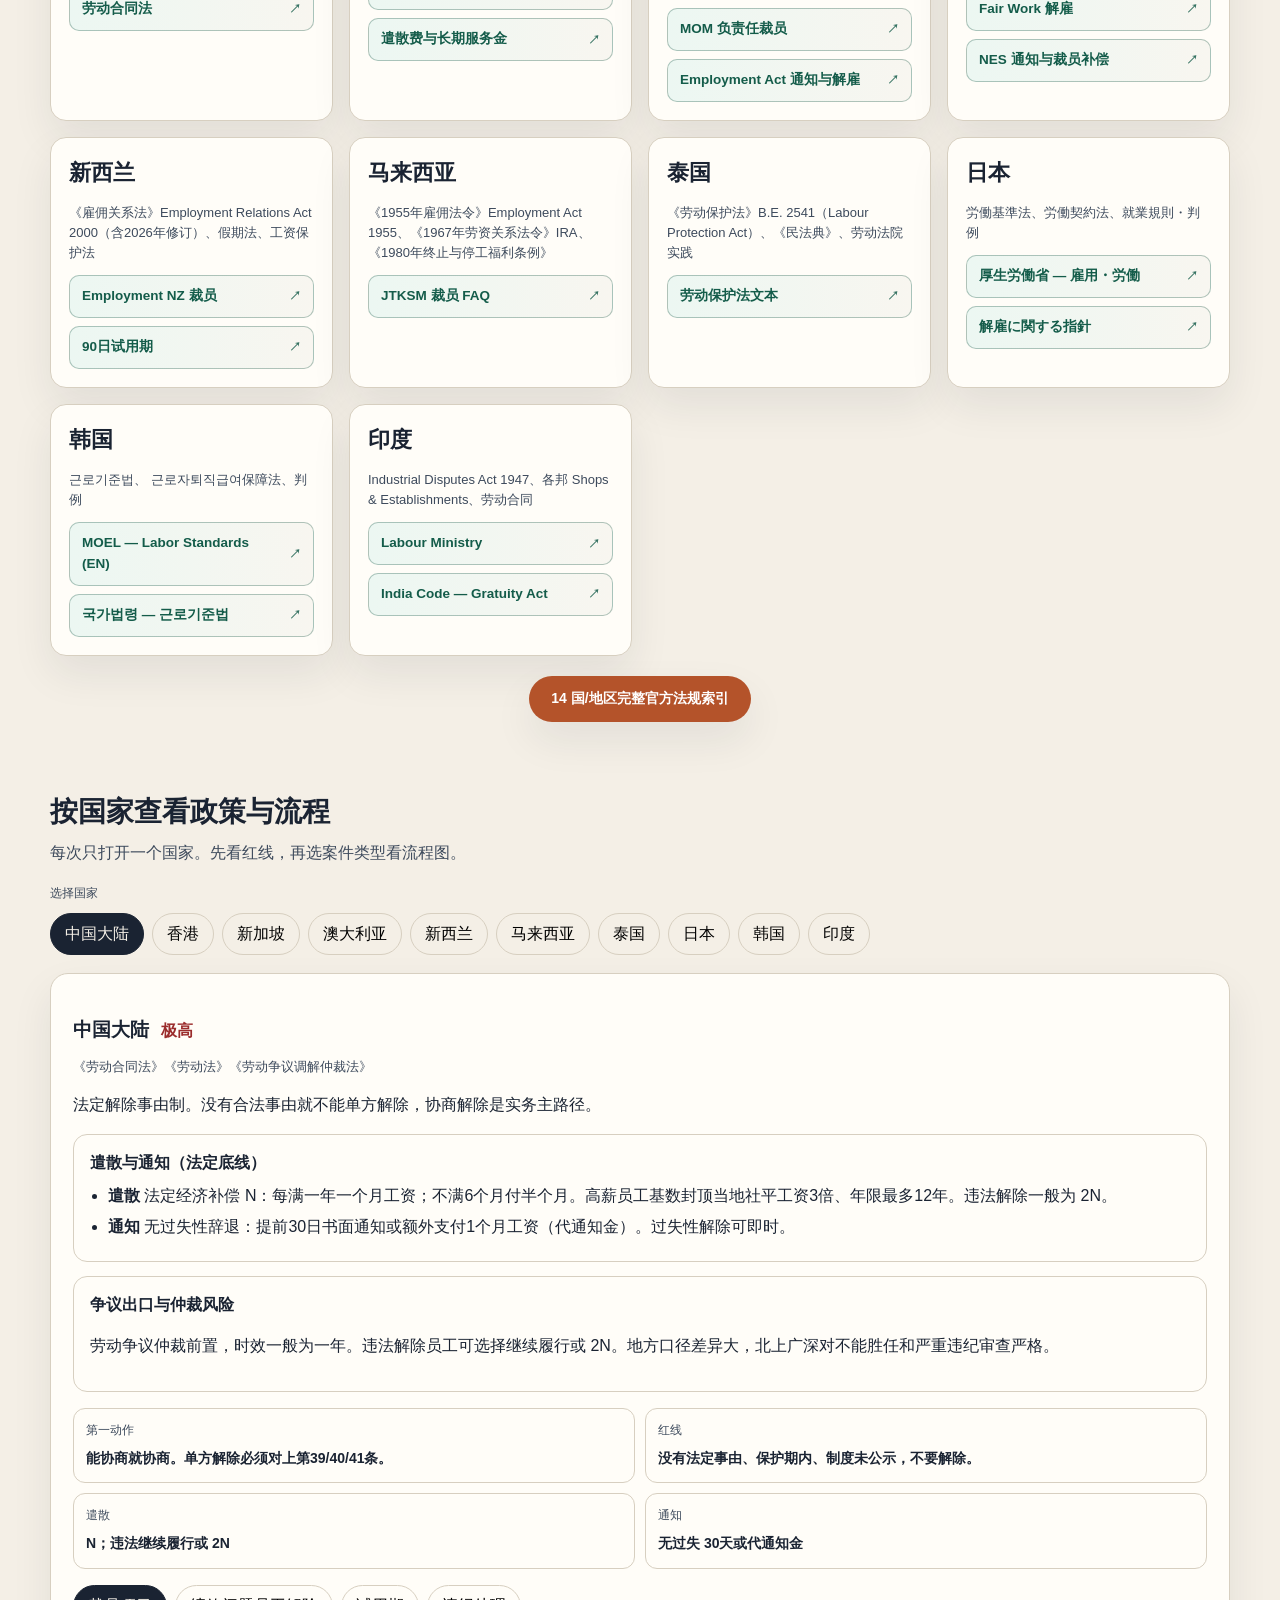
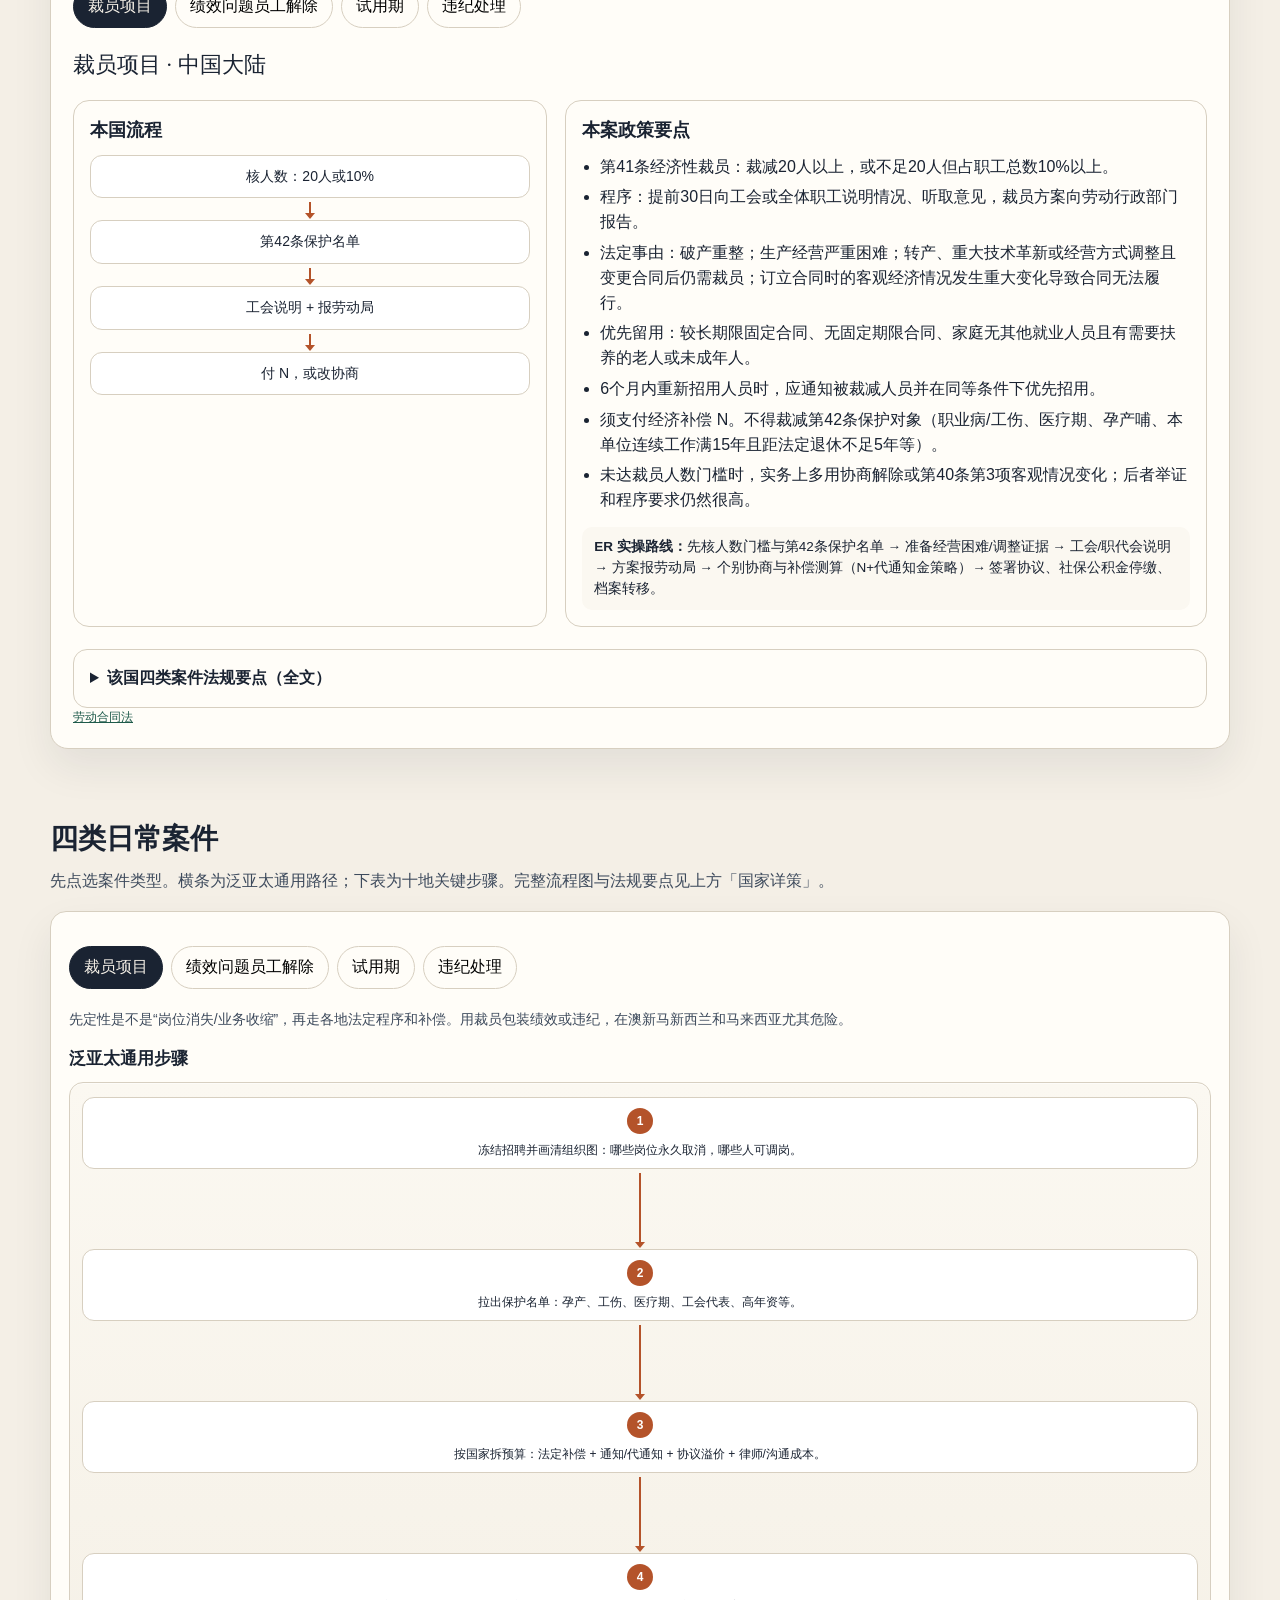
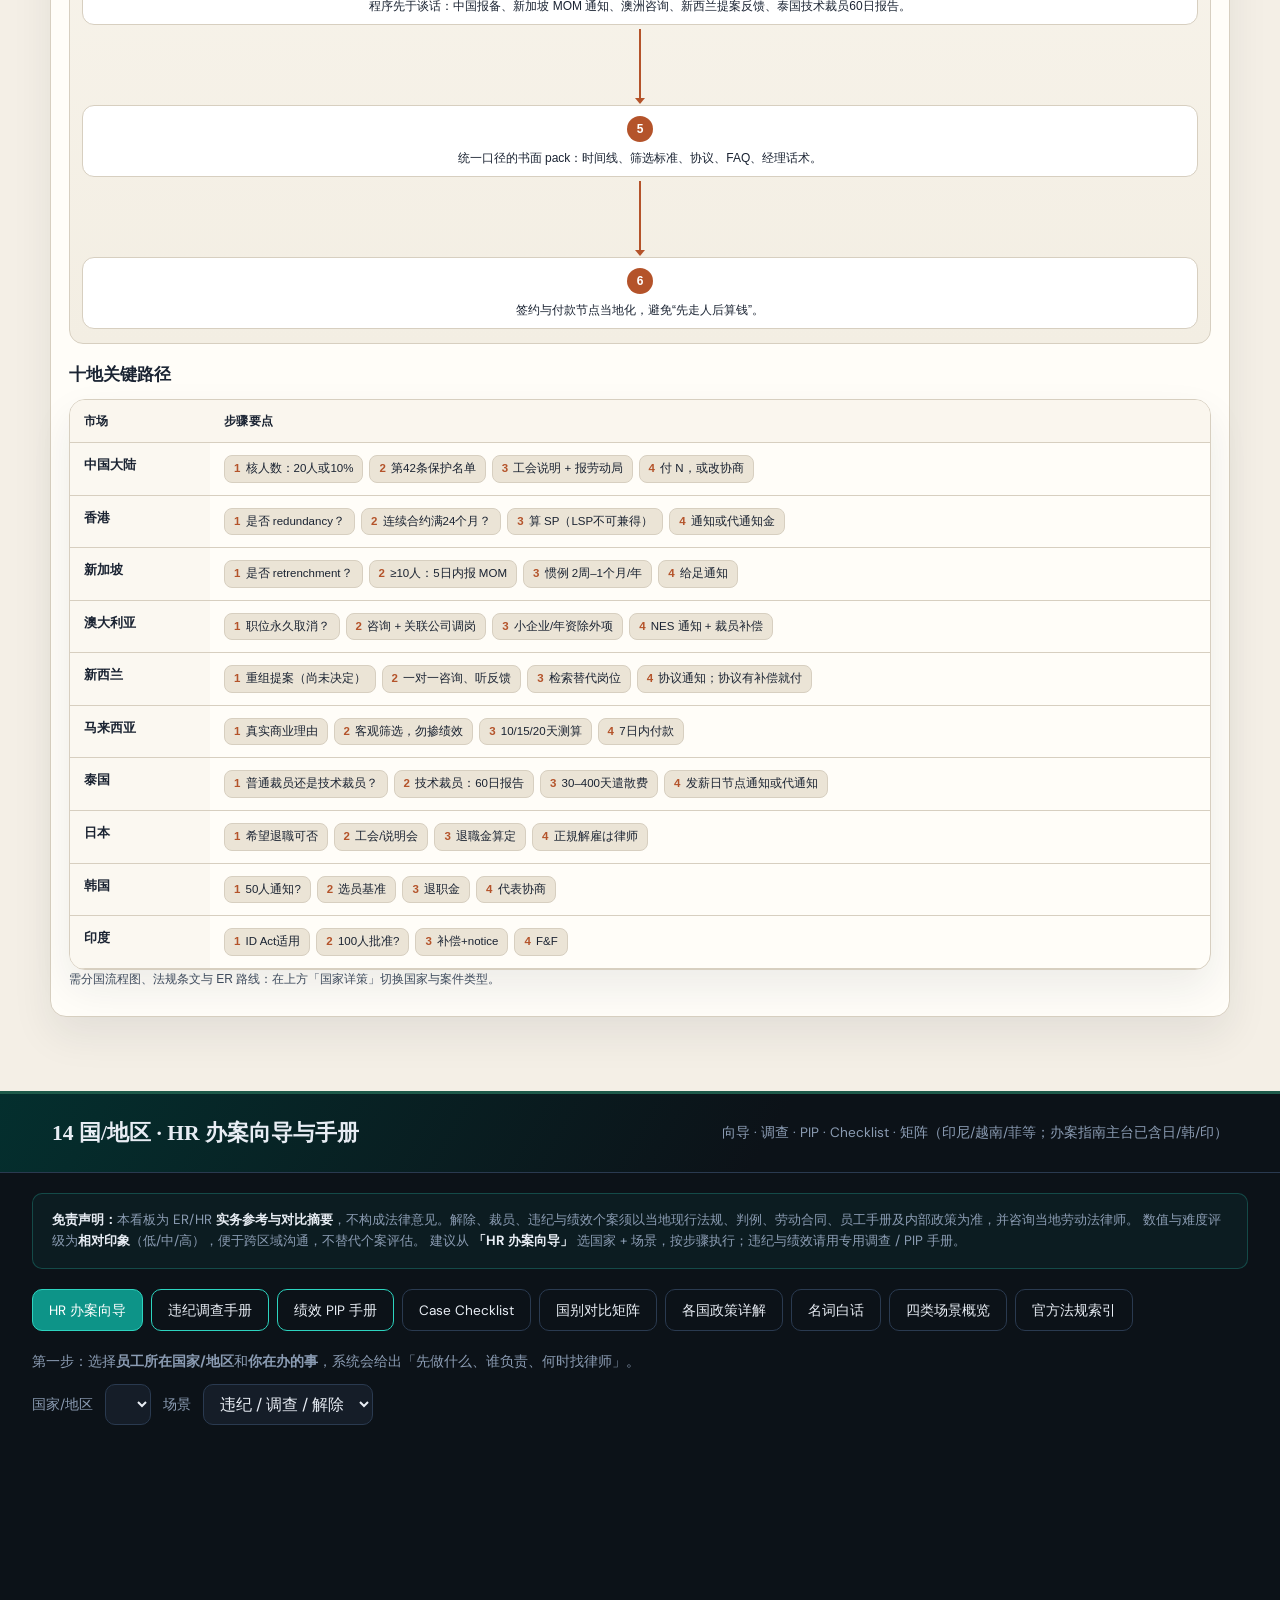
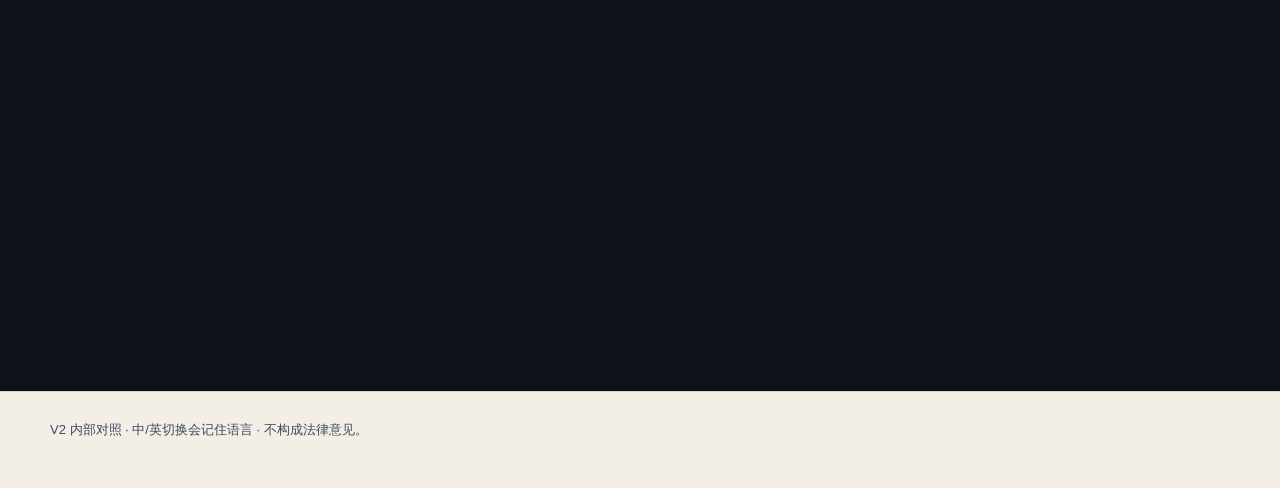
==== commit 11c439cf: "Add standalone APAC ER dashboard index page (er-dashboards.html). Co-authored-by: Cursor <cursoragen" ====
--- a/web/index.html
+++ b/web/index.html
@@ -15,6 +15,7 @@
       <div class="brand"><span class="mark"></span><span id="ui-brand"></span></div>
       <div class="top-actions">
         <nav class="nav">
+          <a href="er-dashboards.html" class="nav-home" id="ui-nav-index"></a>
           <a href="#hub" id="ui-nav-hub"></a>
           <a href="#compare" id="ui-nav-compare"></a>
           <a href="#sources" class="nav-sources" id="ui-nav-sources"></a>
--- a/web/css/styles.css
+++ b/web/css/styles.css
@@ -205,6 +205,10 @@
 .chip-step b { color: var(--accent); margin-right: 2px; }
 .cases-hint { margin: 12px 0 0; }
 
+.nav-home {
+  font-weight: 600;
+  color: var(--accent) !important;
+}
 .hub-section { padding-top: 8px; }
 .hub-grid {
   display: grid; gap: 14px;
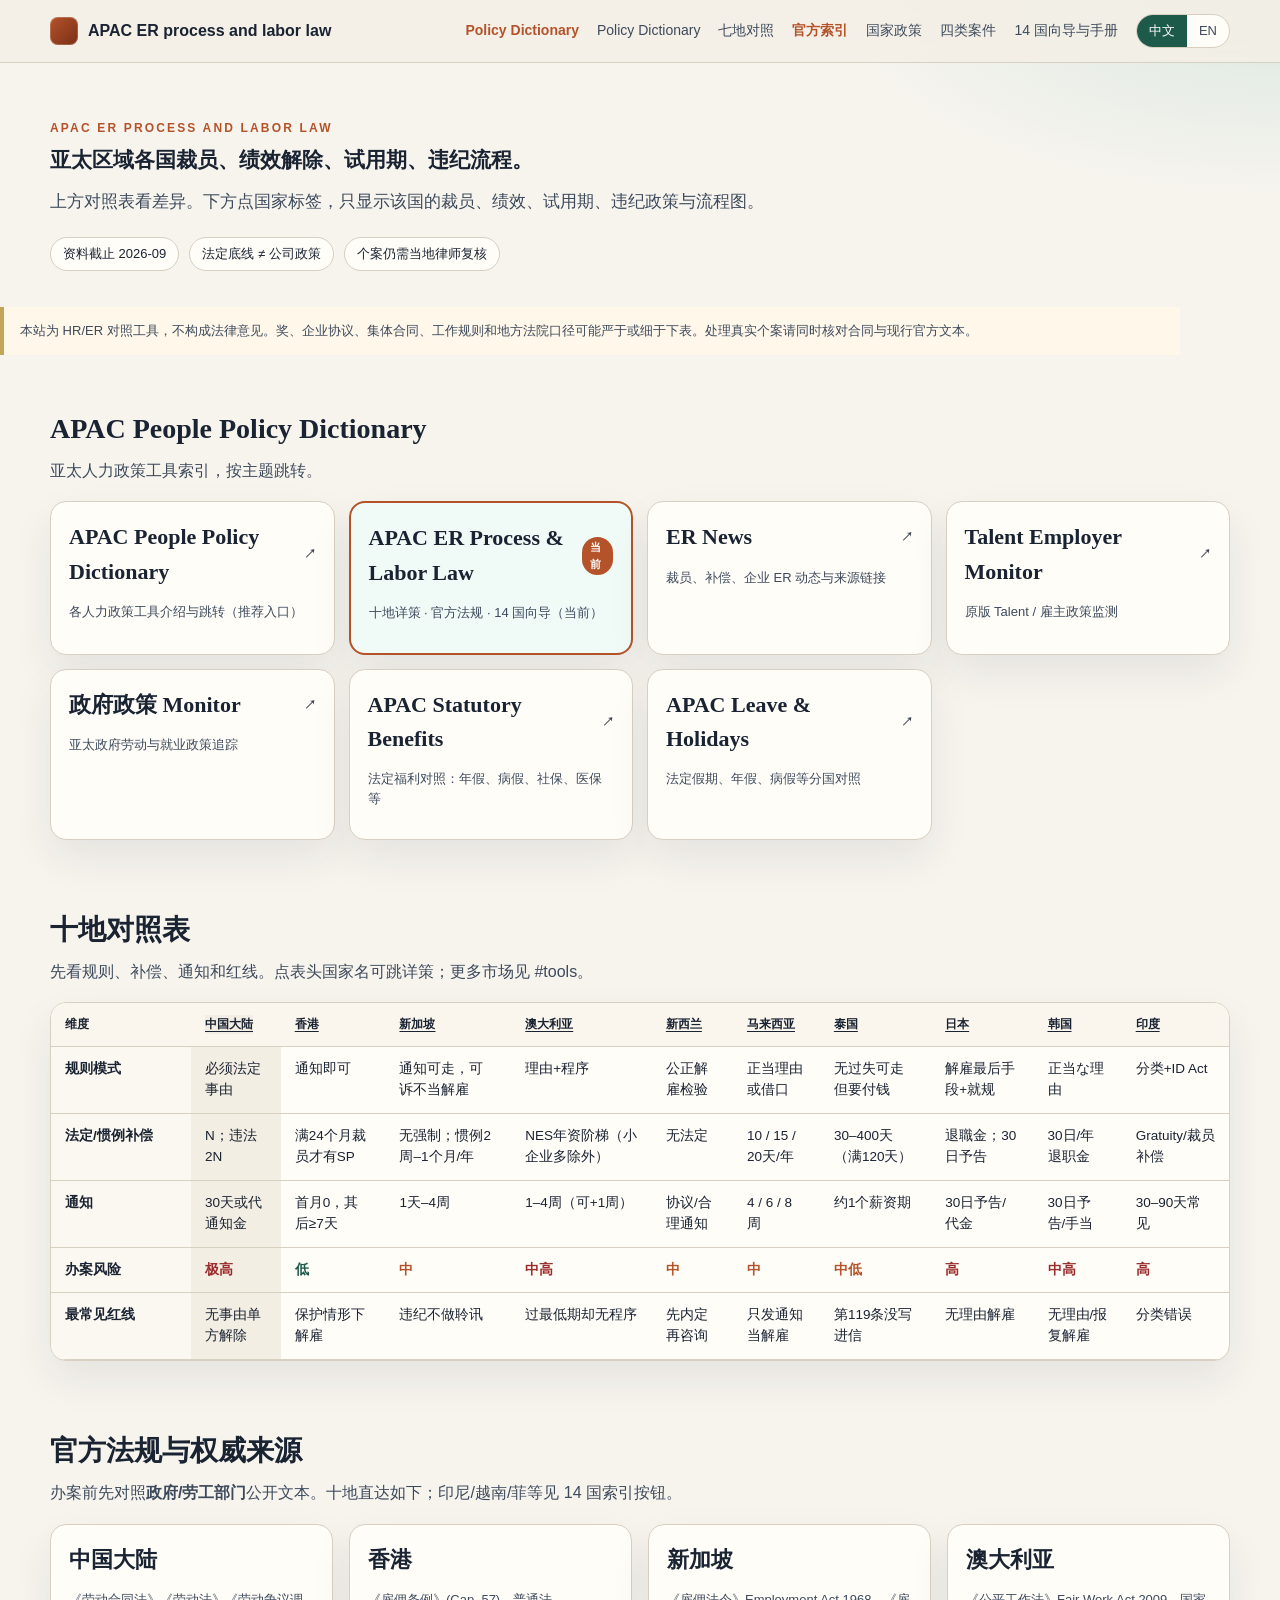
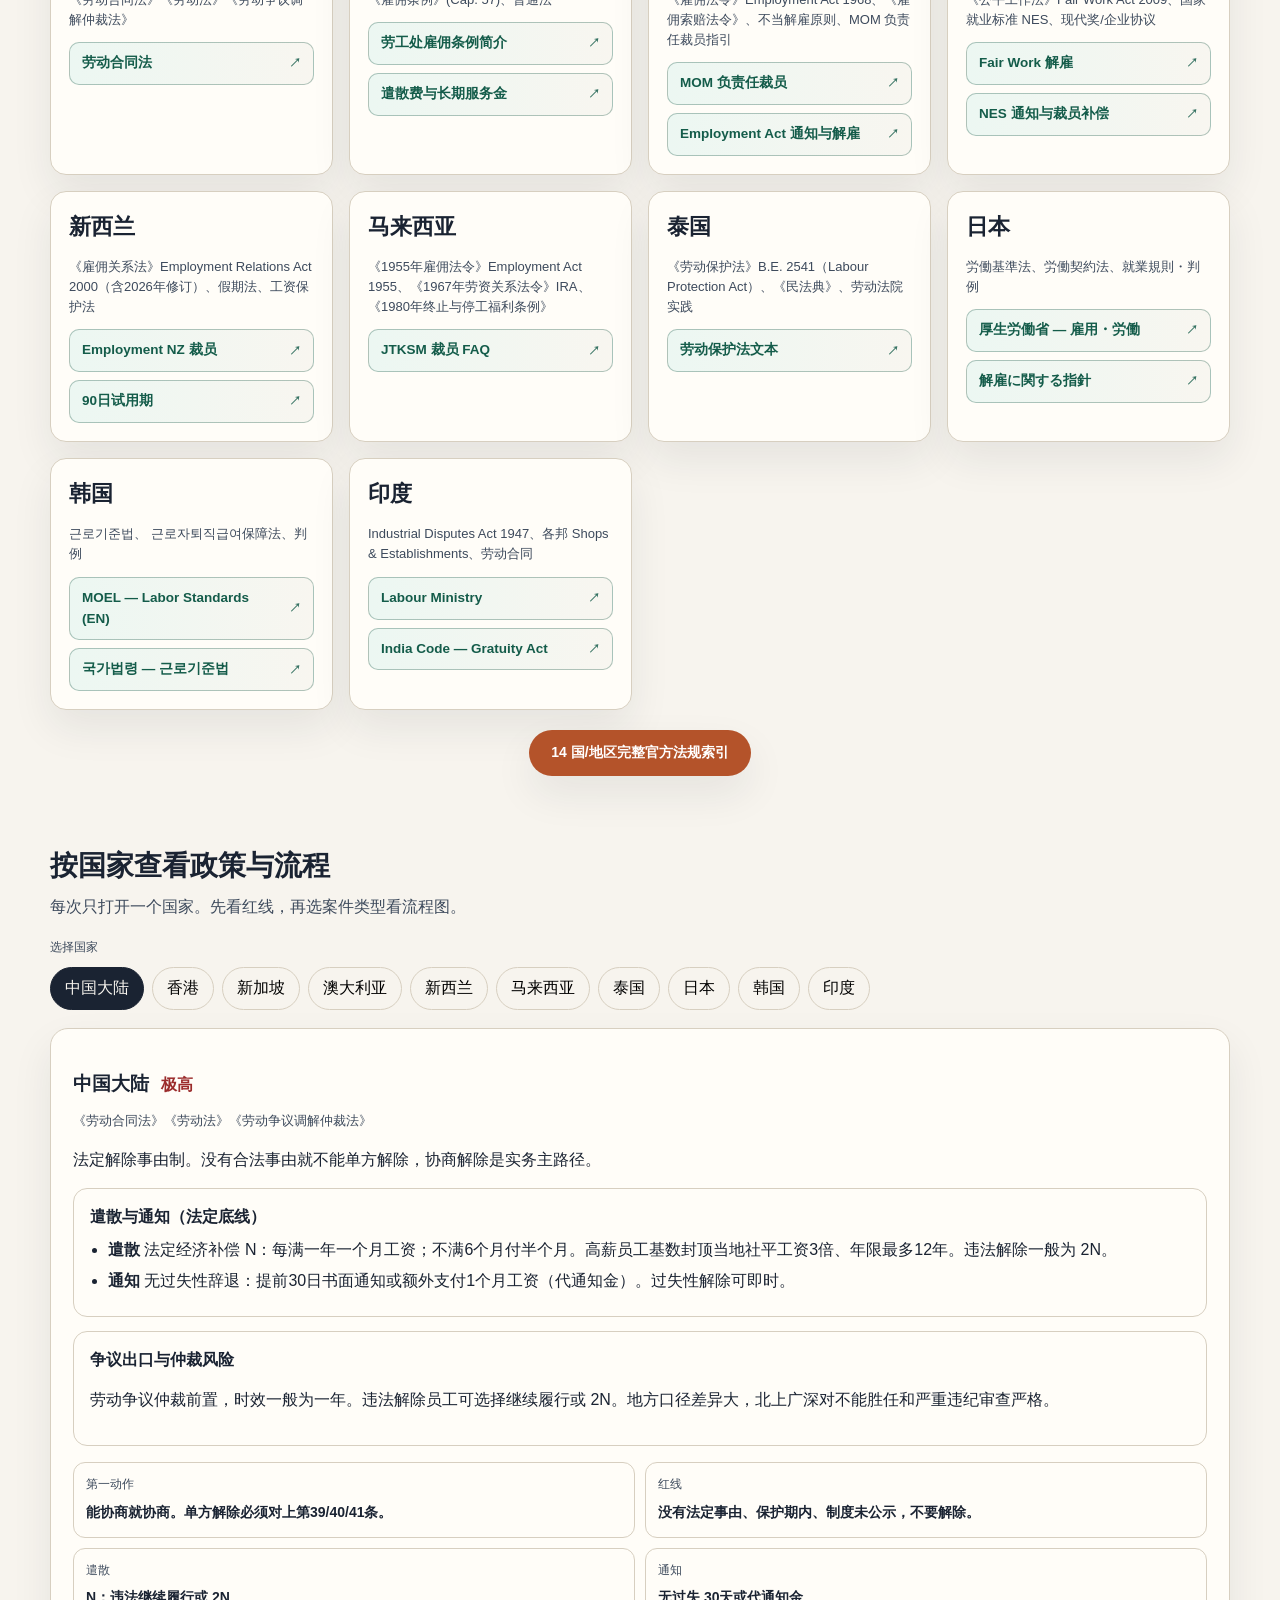
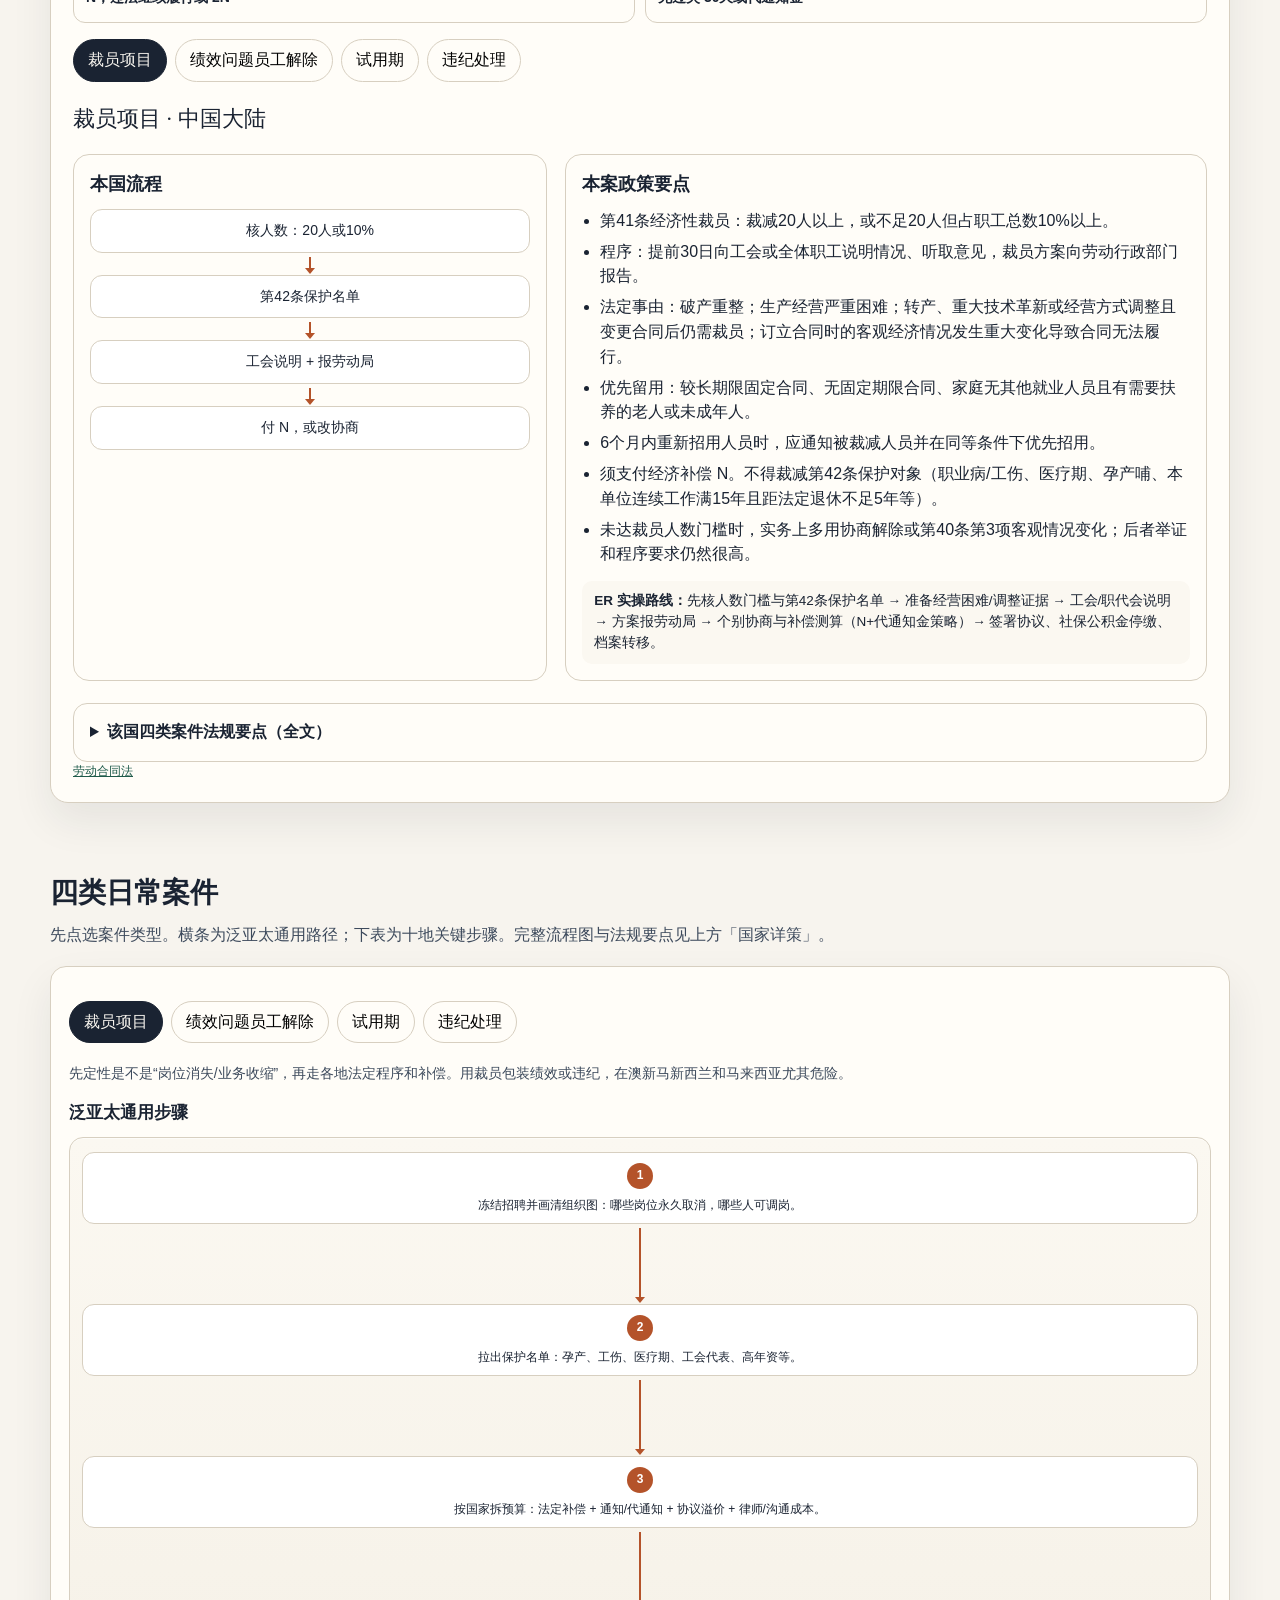
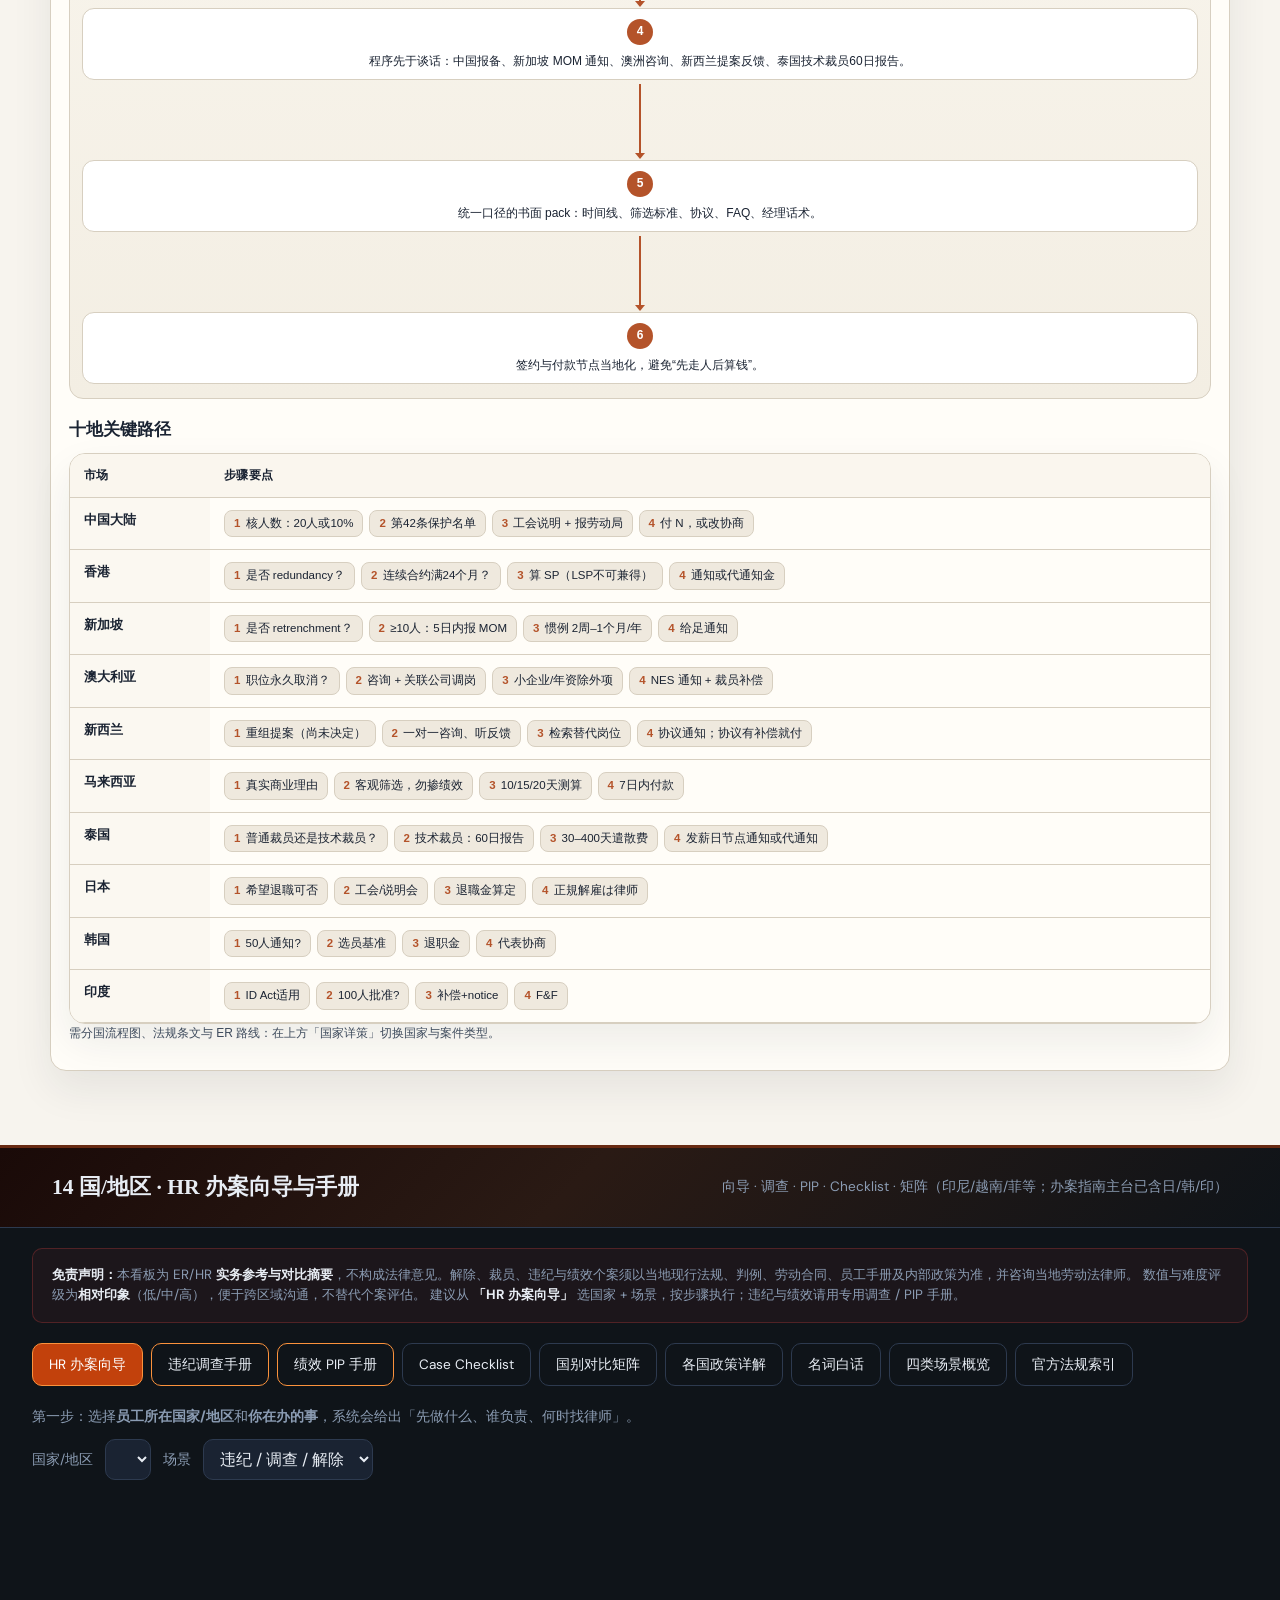
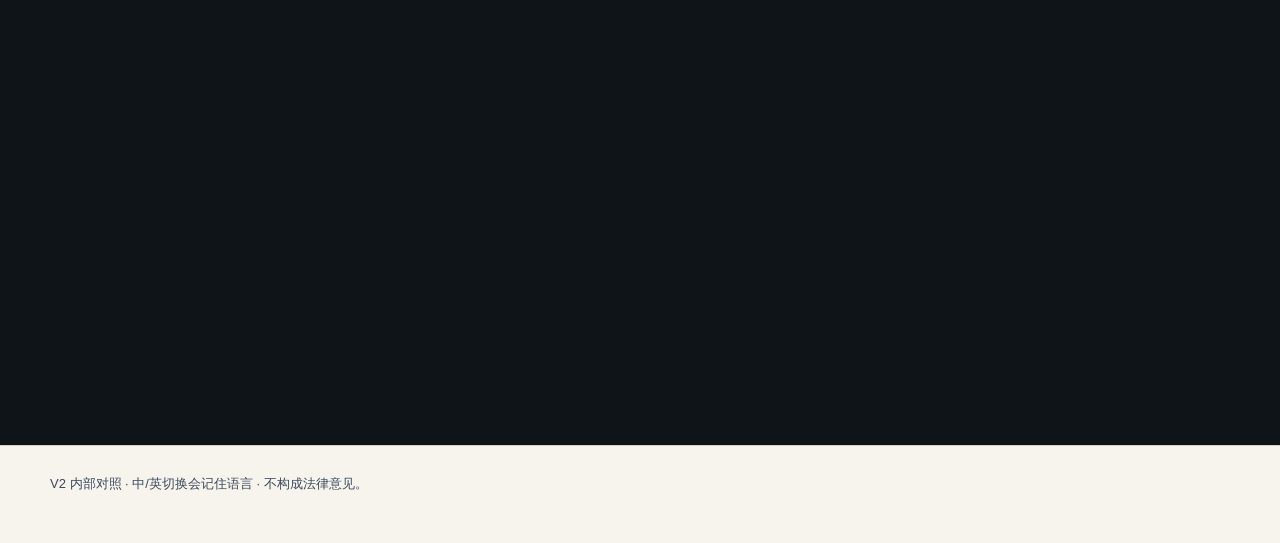
==== commit eab68ab3: "ER News slate theme, compensation tab, hub styling. Align monitors and Policy Dictionary with ER New" ====
--- a/web/index.html
+++ b/web/index.html
@@ -7,7 +7,7 @@
   <link rel="preconnect" href="https://fonts.googleapis.com" />
   <link href="https://fonts.googleapis.com/css2?family=DM+Sans:wght@400;500;600;700&amp;display=swap" rel="stylesheet" />
   <link rel="stylesheet" href="css/styles.css" />
-  <link rel="stylesheet" href="css/tools.css" />
+  <link rel="stylesheet" href="css/tools.css?v=20261126-er-news-tone" />
 </head>
 <body>
   <header class="topbar">
--- a/web/css/styles.css
+++ b/web/css/styles.css
@@ -1,8 +1,8 @@
 :root {
   --ink: #1a2332;
   --ink-soft: #3d4a5c;
-  --paper: #f4efe6;
-  --paper-2: #ebe4d6;
+  --paper: #f7f4ee;
+  --paper-2: #efe9de;
   --card: #fffdf8;
   --line: #d7cfc0;
   --accent: #b4532a;
@@ -61,7 +61,7 @@
   cursor: pointer; font: inherit; font-size: 13px; color: var(--ink-soft);
 }
 .lang-switch button.active {
-  background: var(--ink); color: var(--paper);
+  background: var(--accent-2); color: #fff;
 }
 .tips-title { font-family: var(--serif); margin: 28px 0 12px; }
 
--- a/web/css/tools.css
+++ b/web/css/tools.css
@@ -1,21 +1,21 @@
 #tools-section {
   font-family: "DM Sans", system-ui, sans-serif;
-  background: #0c1218;
+  background: #0f1419;
   color: #e8edf4;
   line-height: 1.55;
-  border-top: 3px solid #1e5a4a;
+  border-top: 3px solid rgba(194, 65, 12, 0.5);
   margin-top: 2rem;
 }
 
     #tools-section {
-      --bg: #0c1218;
-      --surface: #151d28;
-      --surface-2: #1e2a3a;
-      --border: #2a3a50;
+      --bg: #0f1419;
+      --surface: #1a2332;
+      --surface-2: #243044;
+      --border: #2d3a4f;
       --text: #e8edf4;
       --muted: #8b9cb3;
-      --accent: #0d9488;
-      --accent-2: #2dd4bf;
+      --accent: #c2410c;
+      --accent-2: #fb923c;
       --warn: #f59e0b;
       --danger: #ef4444;
       --radius: 10px;
@@ -23,7 +23,7 @@
     #tools-section * { box-sizing: border-box; }
     #tools-section { font-family: "DM Sans", system-ui, sans-serif; background: var(--bg); color: var(--text); line-height: 1.55; min-height: 100vh; }
     .er14-tools-head {
-      background: linear-gradient(120deg, #042f2e 0%, #0c1218 60%);
+      background: linear-gradient(135deg, #1a0a08 0%, #2a1a14 45%, #0f1419 100%);
       border-bottom: 1px solid var(--border);
       padding: 1.4rem 2rem;
       position: sticky; top: 0; z-index: 50; backdrop-filter: blur(10px);
@@ -32,10 +32,10 @@
     h1 { font-size: 1.3rem; } h1 span { color: var(--accent-2); }
     #tools-section .er14-sub { color: var(--muted); font-size: 0.85rem; margin-top: 0.25rem; }
     .badge { font-size: 0.72rem; padding: 0.3rem 0.65rem; border-radius: 999px; border: 1px solid var(--border); color: var(--muted); }
-    .badge.phase { border-color: rgba(45,212,191,0.4); color: var(--accent-2); }
+    .badge.phase { border-color: rgba(251, 146, 60, 0.4); color: var(--accent-2); }
     .er14-container { max-width: 1440px; margin: 0 auto; padding: 1.25rem 2rem 3rem; }
     .er14-banner {
-      background: rgba(13,148,136,0.08); border: 1px solid rgba(45,212,191,0.25);
+      background: rgba(239, 68, 68, 0.06); border: 1px solid rgba(239, 68, 68, 0.25);
       border-radius: var(--radius); padding: 1rem 1.2rem; font-size: 0.84rem; color: var(--muted); margin-bottom: 1.25rem;
     }
   .er14-banner strong { color: var(--text); }
@@ -51,7 +51,7 @@
     #tools-section th, #tools-section td { padding: 0.65rem 0.75rem; border-bottom: 1px solid var(--border); vertical-align: top; text-align: left; }
     #tools-section th { background: var(--surface-2); position: sticky; top: 0; font-size: 0.72rem; text-transform: uppercase; letter-spacing: 0.03em; color: var(--muted); }
     th.country-col { min-width: 118px; }
-    tr.dim-row td:first-child { font-weight: 600; color: var(--accent-2); background: rgba(13,148,136,0.06); position: sticky; left: 0; z-index: 1; }
+    tr.dim-row td:first-child { font-weight: 600; color: var(--accent-2); background: rgba(194, 65, 12, 0.06); position: sticky; left: 0; z-index: 1; }
     .risk-high { color: #fca5a5; font-weight: 600; }
     .risk-mid { color: #fcd34d; }
     .risk-low { color: #86efac; }
@@ -64,7 +64,7 @@
     .er14-country-card li { padding: 0.35rem 0; border-bottom: 1px solid var(--border); }
     .er14-country-card li strong { color: var(--text); display: inline-block; min-width: 7.5rem; }
     .refs { margin-top: 0.75rem; display: flex; flex-direction: column; gap: 0.3rem; }
-    .refs a { font-size: 0.76rem; color: #67e8f9; text-decoration: none; }
+    .refs a { font-size: 0.76rem; color: #fb923c; text-decoration: none; }
     .refs a:hover { text-decoration: underline; }
     .er14-case-grid { display: grid; grid-template-columns: 1fr 1fr; gap: 1rem; }
     @media (max-width: 900px) { .er14-case-grid { grid-template-columns: 1fr; } }
@@ -85,16 +85,15 @@
     @media (max-width: 800px) { .er14-check-grid { grid-template-columns: 1fr; } }
     .er14-check-grid ul { margin-left: 1.1rem; }
     .er14-check-grid li { margin-bottom: 0.25rem; }
-    .er14-hub-links a { color: #67e8f9; margin-right: 0.75rem; font-size: 0.8rem; }
+    .er14-hub-links a { color: #fb923c; margin-right: 0.75rem; font-size: 0.8rem; }
     .er14-plain-intro { font-size: 0.85rem; color: var(--muted); margin-bottom: 0.75rem; line-height: 1.55; }
     .er14-phase-block { background: var(--surface-2); border-radius: 8px; padding: 0.85rem; margin-bottom: 0.65rem; border-left: 3px solid var(--accent); }
     .er14-phase-head { font-size: 0.88rem; margin-bottom: 0.4rem; display: flex; flex-wrap: wrap; gap: 0.5rem; align-items: center; }
     .er14-phase-days { font-size: 0.72rem; color: var(--muted); font-family: "JetBrains Mono", monospace; }
-    .er14-role-tag { font-size: 0.68rem; padding: 0.15rem 0.45rem; border-radius: 4px; background: rgba(13,148,136,0.2); color: var(--accent-2); }
+    .er14-role-tag { font-size: 0.68rem; padding: 0.15rem 0.45rem; border-radius: 4px; background: rgba(194, 65, 12, 0.2); color: var(--accent-2); }
     .er14-warn-box { font-size: 0.78rem; color: #fcd34d; margin-top: 0.4rem; padding: 0.4rem 0.5rem; background: rgba(245,158,11,0.08); border-radius: 6px; }
     .er14-legal-hint { font-size: 0.78rem; color: #fca5a5; margin-top: 0.35rem; }
     .er14-country-addon { margin-top: 1rem; padding-top: 1rem; border-top: 1px dashed var(--border); }
     .er14-big-list { margin-left: 1.2rem; font-size: 0.85rem; color: var(--muted); }
     .er14-big-list li { margin-bottom: 0.35rem; }
-    .er14-tab.highlight { border-color: var(--accent-2); }
-  +    .er14-tab.highlight { border-color: var(--accent-2); }
